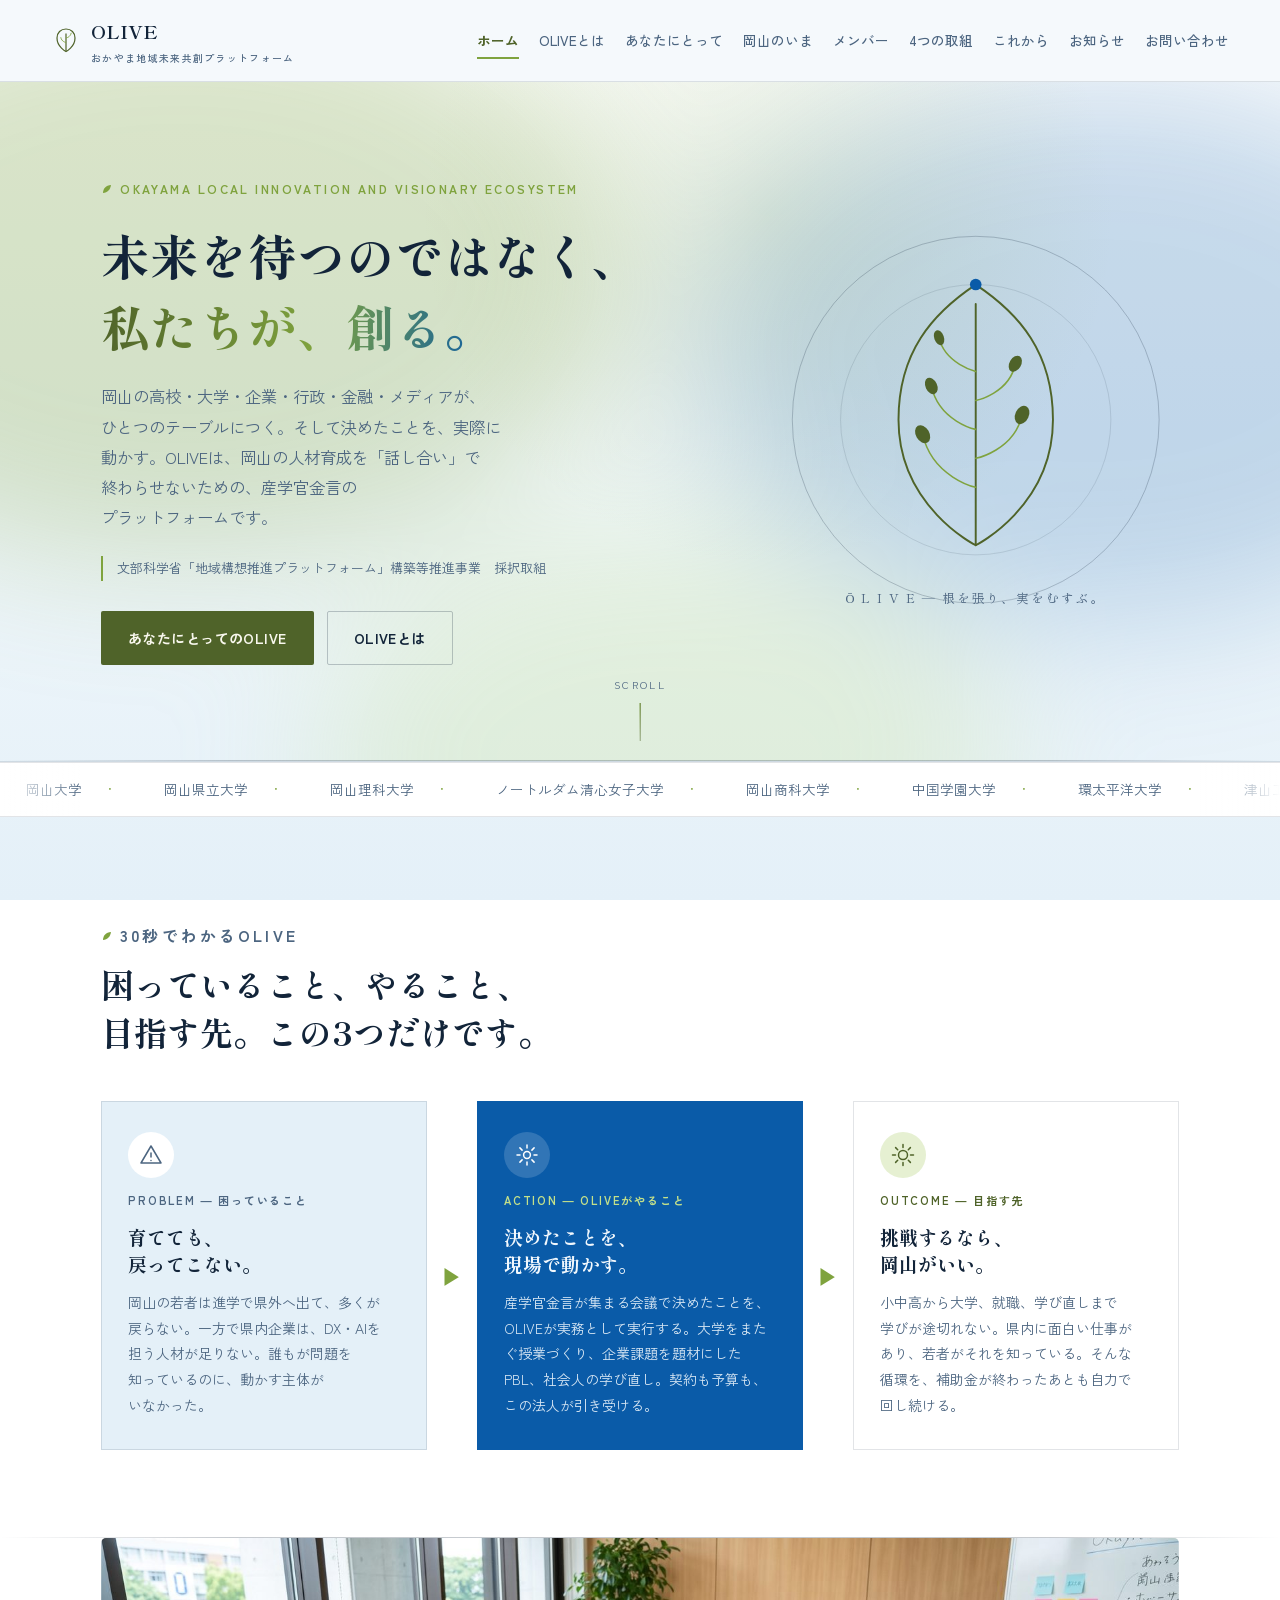
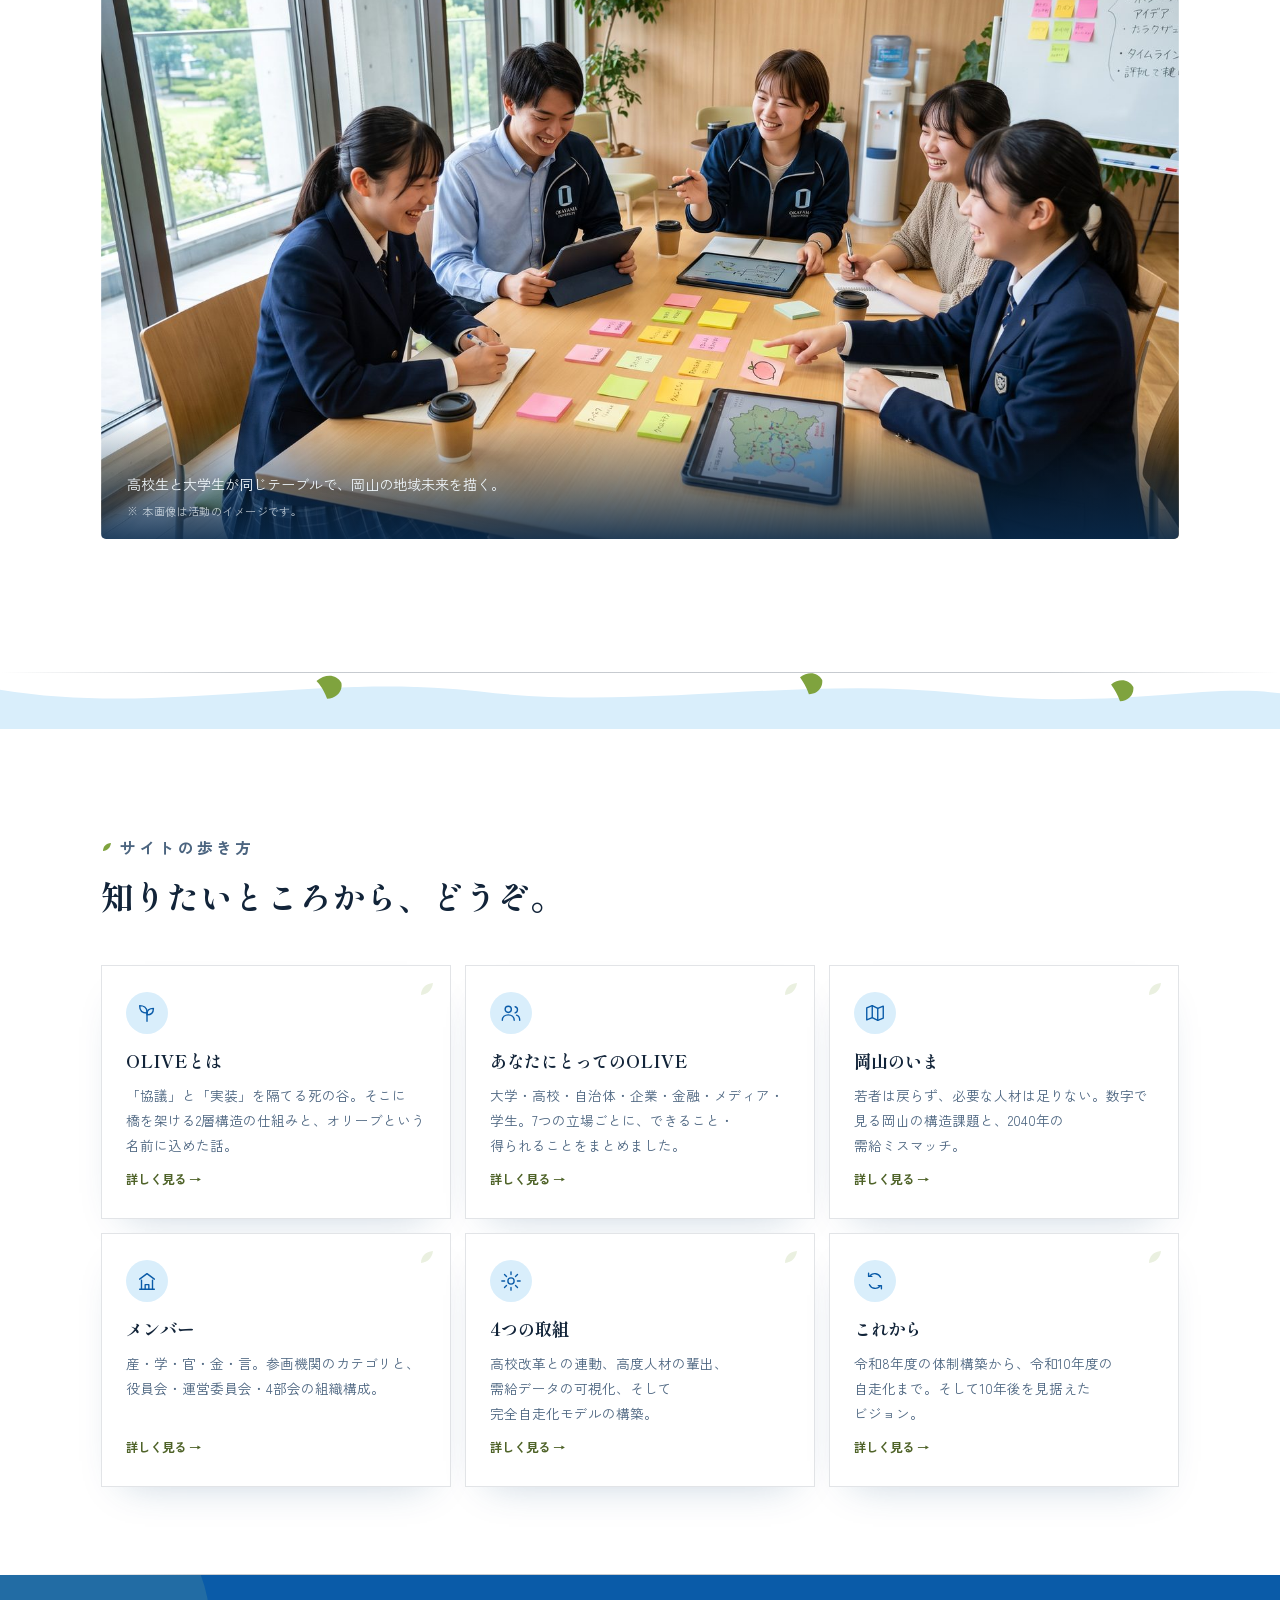
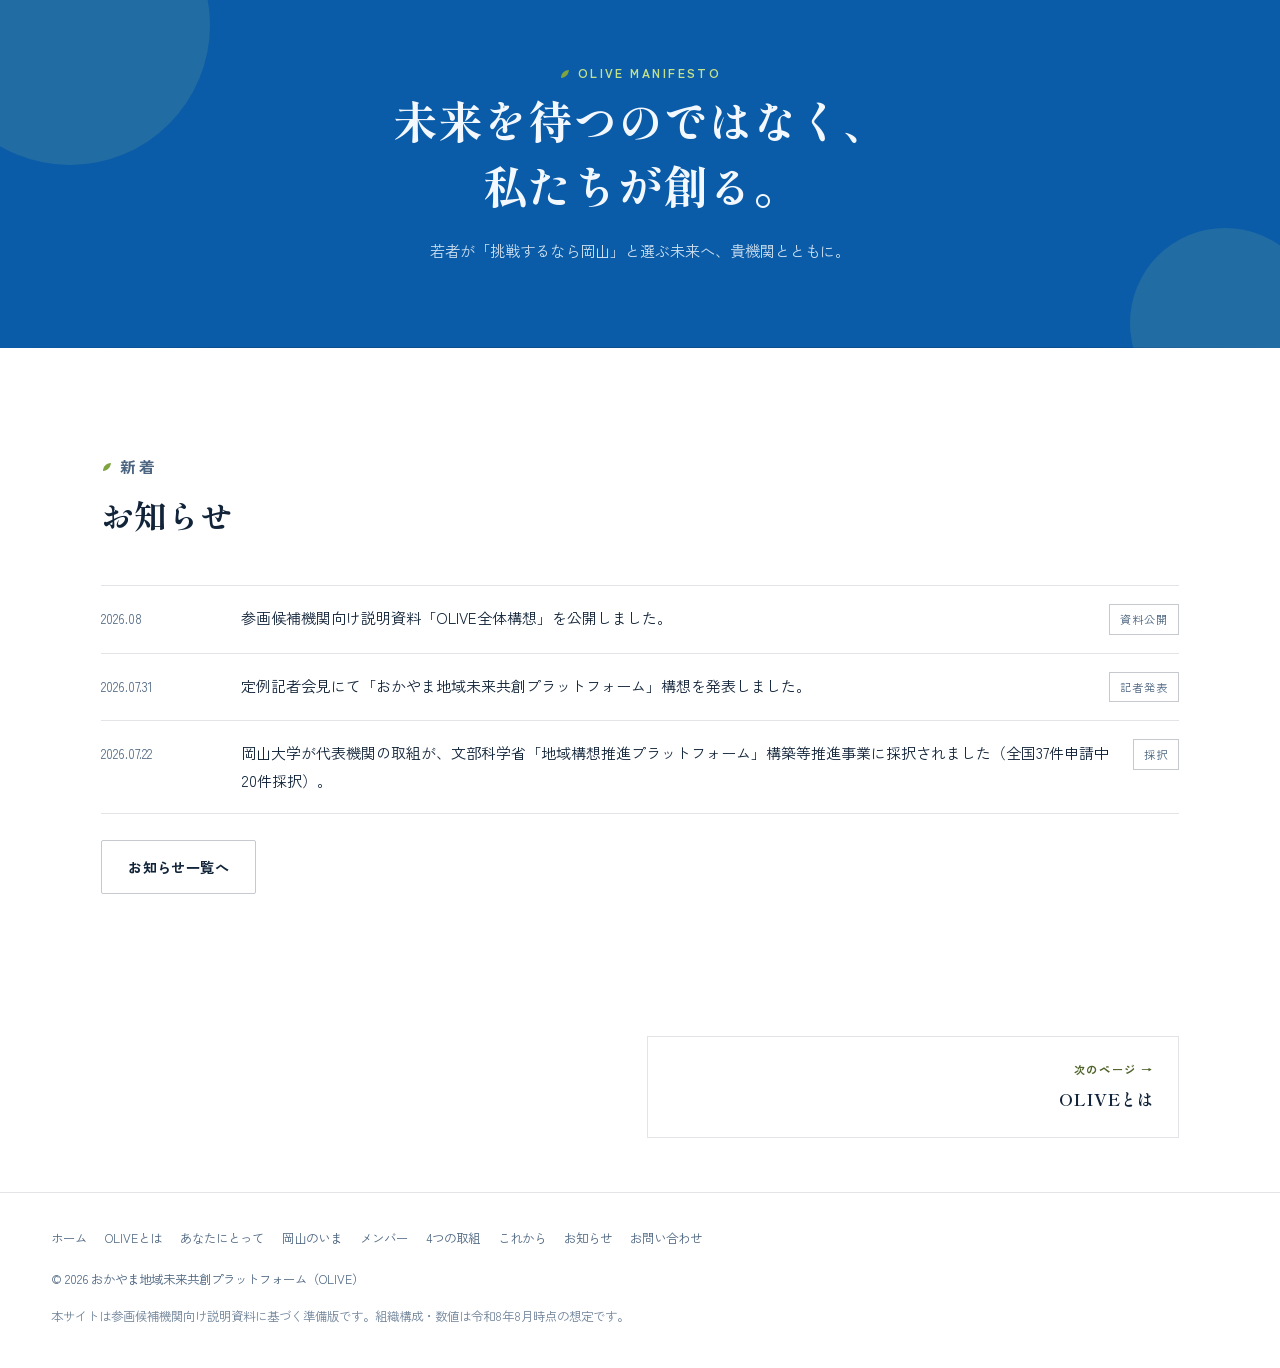
==== index.html @ 31aaec97 "Add files via upload" ====
<!DOCTYPE html>
<html lang="ja" class="no-js">
<head>
<meta charset="UTF-8">
<meta name="viewport" content="width=device-width, initial-scale=1">
<title>ホーム｜OLIVE おかやま地域未来共創プラットフォーム</title>
<meta name="description" content="岡山の高校・大学・企業・行政・金融・メディアが手を組み、人材育成の構想を実行に移す「おかやま地域未来共創プラットフォーム（OLIVE）」の公式サイト。">

<link rel="preconnect" href="https://fonts.googleapis.com">
<link rel="preconnect" href="https://fonts.gstatic.com" crossorigin>
<link href="https://fonts.googleapis.com/css2?family=Shippori+Mincho:wght@500;600;700;800&family=Zen+Kaku+Gothic+New:wght@400;500;700;900&display=swap" rel="stylesheet">
<script>document.documentElement.classList.remove("no-js");</script>
<link rel="icon" href="data:image/svg+xml,%3Csvg xmlns='http://www.w3.org/2000/svg' viewBox='0 0 40 40'%3E%3Cpath d='M20 34C20 34 8 28 8 16C8 9 13 4 20 4C27 4 32 9 32 16C32 28 20 34 20 34Z' fill='none' stroke='%234f6329' stroke-width='2.6'/%3E%3Cpath d='M20 34V10' stroke='%234f6329' stroke-width='2.6'/%3E%3C/svg%3E">
<meta name="theme-color" content="#0a5ba8">
<meta property="og:type" content="website">
<meta property="og:site_name" content="おかやま地域未来共創プラットフォーム（OLIVE）">
<meta property="og:title" content="ホーム｜OLIVE">
<meta property="og:description" content="岡山の高校・大学・企業・行政・金融・メディアが手を組み、人材育成の構想を実行に移す「おかやま地域未来共創プラットフォーム（OLIVE）」の公式サイト。">
<meta property="og:image" content="kodai-workshop.jpg">
<meta name="twitter:card" content="summary_large_image">
<link rel="stylesheet" href="style.css">
</head>
<body>
<a class="skip" href="#main">本文へスキップ</a>
<svg width="0" height="0" style="position:absolute" aria-hidden="true"><defs>
<symbol id="i-academy" viewBox="0 0 24 24"><path d="M3 9l9-5 9 5"/><path d="M4 20h16"/><path d="M6 20V9M10 20V9M14 20V9M18 20V9"/></symbol>
<symbol id="i-seedling" viewBox="0 0 24 24"><path d="M12 21V11"/><path d="M12 11C12 6 8 4 4 4c0 4 2 8 8 8Z"/><path d="M12 13C12 9 15 7 19 7c0 4-2 7-7 7Z"/></symbol>
<symbol id="i-roots" viewBox="0 0 24 24"><path d="M12 2v9"/><path d="M12 11c-3 0-5 3-6 9"/><path d="M12 11c3 0 5 3 6 9"/><path d="M12 11c-1.4 1.5-2 4.5-1.4 9"/><path d="M12 11c1.4 1.5 2 4.5 1.4 9"/></symbol>
<symbol id="i-dove" viewBox="0 0 24 24"><path d="M3 14c4 2.5 8 1.4 10-1.6-3 .2-5-1.6-5-4.6 3 .8 5 2.8 5 5.8 3-.6 5.4-3.4 6-7.4-2.6 3.6-6.4 5-10 5-2 0-4 .8-6 2.8Z"/></symbol>
<symbol id="i-cap" viewBox="0 0 24 24"><path d="M12 4 2 9l10 5 10-5-10-5Z"/><path d="M6 11.5V16c0 1.4 2.8 2.6 6 2.6s6-1.2 6-2.6v-4.5"/><path d="M21 9v5.5"/></symbol>
<symbol id="i-university" viewBox="0 0 24 24"><path d="M4 10l8-6 8 6"/><path d="M4 21h16"/><path d="M6 21V11M18 21V11M10 21v-5h4v5"/></symbol>
<symbol id="i-gov" viewBox="0 0 24 24"><path d="M4 10l8-6 8 6"/><path d="M4 21h16"/><path d="M6 21V11M10 21V11M14 21V11M18 21V11"/><path d="M12 4V1M12 1l3 1-3 1"/></symbol>
<symbol id="i-briefcase" viewBox="0 0 24 24"><rect x="3" y="8" width="18" height="12" rx="1.6"/><path d="M8 8V6a2 2 0 0 1 2-2h4a2 2 0 0 1 2 2v2"/><path d="M3 13.5h18"/></symbol>
<symbol id="i-coins" viewBox="0 0 24 24"><ellipse cx="12" cy="7" rx="7.5" ry="3"/><path d="M4.5 7v10c0 1.7 3.4 3 7.5 3s7.5-1.3 7.5-3V7"/><path d="M4.5 12c0 1.7 3.4 3 7.5 3s7.5-1.3 7.5-3"/></symbol>
<symbol id="i-speech" viewBox="0 0 24 24"><path d="M4 5h16v10H10l-4.5 4v-4H4Z"/><path d="M8 9h8M8 12h5"/></symbol>
<symbol id="i-book" viewBox="0 0 24 24"><path d="M4 5v14l8-3 8 3V5l-8-3-8 3Z"/><path d="M12 2v17"/></symbol>
<symbol id="i-cycle" viewBox="0 0 24 24"><path d="M18 8a7 7 0 0 0-11.3-2"/><path d="M6 16a7 7 0 0 0 11.3 2"/><path d="M5 3.5V7h3.5"/><path d="M19 20.5V17h-3.5"/></symbol>
<symbol id="i-alert" viewBox="0 0 24 24"><path d="M12 3 2 20h20L12 3Z"/><path d="M12 10v4M12 17.5v.01"/></symbol>
<symbol id="i-gear" viewBox="0 0 24 24"><circle cx="12" cy="12" r="3.4"/><path d="M12 2v3M12 19v3M2 12h3M19 12h3M4.9 4.9l2.2 2.2M16.9 16.9l2.2 2.2M19.1 4.9l-2.2 2.2M7.1 16.9l-2.2 2.2"/></symbol>
<symbol id="i-sun" viewBox="0 0 24 24"><circle cx="12" cy="12" r="4.5"/><path d="M12 1.5v3M12 19.5v3M1.5 12h3M19.5 12h3M4.6 4.6l2.1 2.1M17.3 17.3l2.1 2.1M19.4 4.6l-2.1 2.1M6.7 17.3l-2.1 2.1"/></symbol>
<symbol id="i-users" viewBox="0 0 24 24"><circle cx="9" cy="8" r="3.4"/><path d="M2.5 20c0-3.6 2.9-6 6.5-6s6.5 2.4 6.5 6"/><path d="M16.5 5.2a3.4 3.4 0 0 1 0 6.6"/><path d="M18 14.4c2.1.7 3.5 2.6 3.5 5.6"/></symbol>
<symbol id="i-check" viewBox="0 0 24 24"><path d="M4 12.5 9.5 18 20 6.5"/></symbol>
<symbol id="i-map" viewBox="0 0 24 24"><path d="M9 4 3 6.5v13L9 17l6 3 6-2.5v-13L15 7 9 4Z"/><path d="M9 4v13M15 7v13"/></symbol>
</defs></svg>
<div id="scrollProgress"></div>
<header class="site">
  <div class="nav-row">
    <a class="brand" href="index.html">
      <svg class="brand-mark" viewBox="0 0 40 40" fill="none" aria-hidden="true">
        <path d="M20 34C20 34 8 28 8 16C8 9 13 4 20 4C27 4 32 9 32 16C32 28 20 34 20 34Z" stroke="currentColor" stroke-width="1.6" style="color:var(--olive-deep)"/>
        <path d="M20 34V10" stroke="currentColor" stroke-width="1.6" style="color:var(--olive-deep)"/>
        <path d="M20 22C20 22 14 21 13 15" stroke="currentColor" stroke-width="1.2" style="color:var(--olive)"/>
        <path d="M20 16C20 16 26 15 27 9" stroke="currentColor" stroke-width="1.2" style="color:var(--olive)"/>
      </svg>
      <span class="brand-text">OLIVE<small>おかやま地域未来共創プラットフォーム</small></span>
    </a>
    <nav class="links" id="navLinks">
      <a href="index.html" class="active">ホーム</a>
      <a href="about.html">OLIVEとは</a>
      <a href="stakeholders.html">あなたにとって</a>
      <a href="issue.html">岡山のいま</a>
      <a href="members.html">メンバー</a>
      <a href="initiatives.html">4つの取組</a>
      <a href="roadmap.html">これから</a>
      <a href="news.html">お知らせ</a>
      <a href="contact.html">お問い合わせ</a>
    </nav>
    <button class="nav-toggle-btn" id="navToggleBtn" aria-label="メニューを開く" aria-expanded="false" aria-controls="navLinks">
      <svg viewBox="0 0 24 24" fill="none" stroke="currentColor" stroke-width="2" stroke-linecap="round"><path d="M3 6h18M3 12h18M3 18h18"/></svg>
    </button>
  </div>
</header>
<main id="main">
  <section class="hero" id="heroSection" style="padding-top:clamp(52px,8vw,92px);">
    <div class="hero-aurora" aria-hidden="true"><span></span><span></span><span></span></div>
    <div class="hero-glow" id="heroGlow" aria-hidden="true"></div>
    <div class="leaf-fall" aria-hidden="true"><i></i><i></i><i></i><i></i><i></i></div>
    <div class="wrap hero-grid">
      <div class="page-enter">
        <p class="eyebrow">Okayama Local Innovation and Visionary Ecosystem</p>
        <h1 class="hero-title"><span class="ln"><span>未来を待つのではなく、</span></span><span class="ln"><span><em>私たちが、創る。</em></span></span></h1>
        <p class="hero-lede">岡山の高校・大学・企業・行政・金融・メディアが、ひとつのテーブルにつく。そして決めたことを、実際に動かす。OLIVEは、岡山の人材育成を「話し合い」で終わらせないための、産学官金言のプラットフォームです。</p>
        <p class="hero-formal">文部科学省「地域構想推進プラットフォーム」構築等推進事業　採択取組</p>
        <div class="hero-cta">
          <a class="btn btn-primary" href="stakeholders.html">あなたにとってのOLIVE</a>
          <a class="btn btn-ghost" href="about.html">OLIVEとは</a>
        </div>
      </div>
      <div class="hero-tilt" id="heroTilt">
        <div class="hero-art float-slow" aria-hidden="true"><svg viewBox="0 0 420 420" width="100%" height="100%">
  <circle cx="210" cy="210" r="190" fill="none" stroke="var(--line-strong)" stroke-width="1"/>
  <circle cx="210" cy="210" r="140" fill="none" stroke="var(--line)" stroke-width="1"/>
  <g stroke="var(--olive-deep)" stroke-width="2" fill="none" stroke-linecap="round">
    <path d="M210 340C210 340 130 300 130 210C130 140 165 100 210 70C255 100 290 140 290 210C290 300 210 340 210 340Z"/>
    <path d="M210 340V90"/>
  </g>
  <g stroke="var(--olive)" stroke-width="1.6" fill="none" stroke-linecap="round">
    <path d="M210 280C210 280 165 270 155 225"/><path d="M210 250C210 250 250 242 258 205"/>
    <path d="M210 220C210 220 172 212 164 175"/><path d="M210 190C210 190 245 183 251 152"/>
    <path d="M210 160C210 160 178 152 172 125"/>
  </g>
  <g fill="var(--olive-deep)" class="float-fast">
    <ellipse cx="155" cy="225" rx="7" ry="10" transform="rotate(-30 155 225)"/>
    <ellipse cx="258" cy="205" rx="7" ry="10" transform="rotate(25 258 205)"/>
    <ellipse cx="164" cy="175" rx="6" ry="9" transform="rotate(-25 164 175)"/>
    <ellipse cx="251" cy="152" rx="6" ry="9" transform="rotate(30 251 152)"/>
    <ellipse cx="172" cy="125" rx="5" ry="8" transform="rotate(-20 172 125)"/>
  </g>
  <circle cx="210" cy="70" r="6" fill="var(--navy)"/>
  <text x="210" y="400" text-anchor="middle" font-family="var(--serif)" font-size="13" fill="var(--ink-soft)" letter-spacing="2">Ō L I V E — 根を張り、実をむすぶ。</text>
</svg></div>
      </div>
    </div>
    <div class="scroll-cue" aria-hidden="true"><span>Scroll</span><i></i></div>
  </section>

  <div class="marquee" aria-hidden="true"><div class="marquee-track">
<span>岡山大学</span><span>岡山県立大学</span><span>岡山理科大学</span><span>ノートルダム清心女子大学</span><span>岡山商科大学</span><span>中国学園大学</span><span>環太平洋大学</span><span>津山工業高等専門学校</span><span>岡山県</span><span>岡山市</span><span>倉敷市</span><span>真庭市</span><span>岡山経済同友会</span><span>岡山県商工会議所連合会</span><span>岡山県銀行協会</span><span>山陽新聞社</span><span>テレビせとうち</span><span>大学コンソーシアム岡山</span><span>OI-Start</span>
<span>岡山大学</span><span>岡山県立大学</span><span>岡山理科大学</span><span>ノートルダム清心女子大学</span><span>岡山商科大学</span><span>中国学園大学</span><span>環太平洋大学</span><span>津山工業高等専門学校</span><span>岡山県</span><span>岡山市</span><span>倉敷市</span><span>真庭市</span><span>岡山経済同友会</span><span>岡山県商工会議所連合会</span><span>岡山県銀行協会</span><span>山陽新聞社</span><span>テレビせとうち</span><span>大学コンソーシアム岡山</span><span>OI-Start</span>
</div></div>

  <section id="overview">
    <div class="wrap">
      <div class="section-head reveal">
        <p class="eyebrow">30秒でわかるOLIVE</p>
        <h2>困っていること、やること、目指す先。この3つだけです。</h2>
      </div>
      <div class="steps3 stagger">
        <div class="step3 s-problem">
          <div class="s3-ic"><svg class="ico"><use href="#i-alert"/></svg></div>
          <div class="lbl">Problem ― 困っていること</div>
          <h3>育てても、<br>戻ってこない。</h3>
          <p>岡山の若者は進学で県外へ出て、多くが戻らない。一方で県内企業は、DX・AIを担う人材が足りない。誰もが問題を知っているのに、動かす主体がいなかった。</p>
        </div>
        <div class="step3-arrow" aria-hidden="true">▶</div>
        <div class="step3 s-olive">
          <div class="s3-ic"><svg class="ico"><use href="#i-gear"/></svg></div>
          <div class="lbl">Action ― OLIVEがやること</div>
          <h3>決めたことを、<br>現場で動かす。</h3>
          <p>産学官金言が集まる会議で決めたことを、OLIVEが実務として実行する。大学をまたぐ授業づくり、企業課題を題材にしたPBL、社会人の学び直し。契約も予算も、この法人が引き受ける。</p>
        </div>
        <div class="step3-arrow" aria-hidden="true">▶</div>
        <div class="step3 s-future">
          <div class="s3-ic"><svg class="ico"><use href="#i-sun"/></svg></div>
          <div class="lbl">Outcome ― 目指す先</div>
          <h3>挑戦するなら、<br>岡山がいい。</h3>
          <p>小中高から大学、就職、学び直しまで学びが途切れない。県内に面白い仕事があり、若者がそれを知っている。そんな循環を、補助金が終わったあとも自力で回し続ける。</p>
        </div>
      </div>
    </div>
  </section>

  <section id="photo-kodai" style="padding-top:0; border-bottom:none;">
    <div class="wrap">
      <figure class="photo-band reveal wipe"><img src="kodai-workshop.jpg" alt="高校生と大学生・大学職員が付箋を使って岡山の地域課題を話し合っている様子" loading="lazy" decoding="async" width="1600" height="893"><figcaption>高校生と大学生が同じテーブルで、岡山の地域未来を描く。<span class="cap-note">※ 本画像は活動のイメージです。</span></figcaption></figure>
    </div>
  </section>

  <div class="sea-band" aria-hidden="true"><svg viewBox="0 0 1440 64" preserveAspectRatio="none">
<path d="M0 20 C 180 50, 360 0, 540 22 C 720 44, 900 4, 1080 24 C 1260 44, 1350 12, 1440 24 L1440 64 L0 64 Z" fill="var(--sea-pale)"/>
<g fill="var(--olive)"><path d="M356 10c10-8 22-8 28 2 2 10-6 18-16 18-4-10-8-16-12-20z"/><path d="M900 6c9-7 20-6 25 3 1 9-6 16-15 16-3-9-7-14-10-19z"/><path d="M1250 14c9-7 20-6 25 3 1 9-6 16-15 16-3-9-7-14-10-19z"/></g>
</svg></div>

  <section id="gates">
    <div class="wrap">
      <div class="section-head reveal">
        <p class="eyebrow">サイトの歩き方</p>
        <h2>知りたいところから、どうぞ。</h2>
      </div>
      <div class="gate-grid stagger">
        <a class="gate tilt-card" href="about.html">
          <div class="g-ic"><svg class="ico"><use href="#i-seedling"/></svg></div>
          <h3>OLIVEとは</h3>
          <p>「協議」と「実装」を隔てる死の谷。そこに橋を架ける2層構造の仕組みと、オリーブという名前に込めた話。</p>
          <span class="go">詳しく見る →</span>
        </a>
<a class="gate tilt-card" href="stakeholders.html">
          <div class="g-ic"><svg class="ico"><use href="#i-users"/></svg></div>
          <h3>あなたにとってのOLIVE</h3>
          <p>大学・高校・自治体・企業・金融・メディア・学生。7つの立場ごとに、できること・得られることをまとめました。</p>
          <span class="go">詳しく見る →</span>
        </a>
<a class="gate tilt-card" href="issue.html">
          <div class="g-ic"><svg class="ico"><use href="#i-map"/></svg></div>
          <h3>岡山のいま</h3>
          <p>若者は戻らず、必要な人材は足りない。数字で見る岡山の構造課題と、2040年の需給ミスマッチ。</p>
          <span class="go">詳しく見る →</span>
        </a>
<a class="gate tilt-card" href="members.html">
          <div class="g-ic"><svg class="ico"><use href="#i-university"/></svg></div>
          <h3>メンバー</h3>
          <p>産・学・官・金・言。参画機関のカテゴリと、役員会・運営委員会・4部会の組織構成。</p>
          <span class="go">詳しく見る →</span>
        </a>
<a class="gate tilt-card" href="initiatives.html">
          <div class="g-ic"><svg class="ico"><use href="#i-gear"/></svg></div>
          <h3>4つの取組</h3>
          <p>高校改革との連動、高度人材の輩出、需給データの可視化、そして完全自走化モデルの構築。</p>
          <span class="go">詳しく見る →</span>
        </a>
<a class="gate tilt-card" href="roadmap.html">
          <div class="g-ic"><svg class="ico"><use href="#i-cycle"/></svg></div>
          <h3>これから</h3>
          <p>令和8年度の体制構築から、令和10年度の自走化まで。そして10年後を見据えたビジョン。</p>
          <span class="go">詳しく見る →</span>
        </a>
      </div>
    </div>
  </section>

  <section style="border-bottom:none; padding-top:0; padding-bottom:0;">
    <div class="quote-band">
      <div class="orb float-slow" style="width:280px; height:280px; top:-90px; left:-70px;"></div>
      <div class="orb float-fast" style="width:190px; height:190px; bottom:-70px; right:-40px;"></div>
      <p class="eyebrow" style="color:var(--olive-light); position:relative; z-index:1;">OLIVE Manifesto</p>
      <h2>未来を待つのではなく、<br>私たちが創る。</h2>
      <p class="sub">若者が「挑戦するなら岡山」と選ぶ未来へ、貴機関とともに。</p>
    </div>
  </section>

  <section id="latest">
    <div class="wrap">
      <div class="section-head reveal">
        <p class="eyebrow">新着</p>
        <h2>お知らせ</h2>
      </div>
      <div class="news-list stagger" id="newsList" data-limit="3"></div>
      <noscript><p style="padding:18px 0; color:var(--ink-soft); font-size:.9rem;">お知らせの一覧を表示するにはJavaScriptを有効にしてください。</p></noscript>
      <div style="margin-top:26px;"><a class="btn btn-ghost" href="news.html">お知らせ一覧へ</a></div>
    </div>
  </section>

</main>
<div class="wrap"><div class="pager">
<a class="next" href="about.html"><span class="dir">次のページ →</span><span class="ttl">OLIVEとは</span></a>
</div></div>
<footer>
  <span>© 2026 おかやま地域未来共創プラットフォーム（OLIVE）</span>
  <span class="fnav"><a href="index.html">ホーム</a> <a href="about.html">OLIVEとは</a> <a href="stakeholders.html">あなたにとって</a> <a href="issue.html">岡山のいま</a> <a href="members.html">メンバー</a> <a href="initiatives.html">4つの取組</a> <a href="roadmap.html">これから</a> <a href="news.html">お知らせ</a> <a href="contact.html">お問い合わせ</a></span>
  <span class="f-note">本サイトは参画候補機関向け説明資料に基づく準備版です。組織構成・数値は令和8年8月時点の想定です。</span>
</footer>
<button class="back-to-top" id="backToTop" aria-label="ページ上部へ戻る">↑</button>
<script src="news.js"></script>
<script src="site.js"></script>

</body>
</html>
---- style.css ----
:root{
  --ink:#122439; --ink-soft:#4c6580;
  --paper:#f4f9fc; --paper-raise:#e4f0f8;
  --navy:#0a5ba8; --navy-soft:#3f93c9;
  --sea-pale:#d9eefb; --sea-deep:#082a4d;
  --olive:#7fa33e; --olive-deep:#4f6329; --olive-light:#c3e08a; --olive-pale:#e6f0d2;
  --line:rgba(18,36,57,0.12); --line-strong:rgba(18,36,57,0.24);
  --card:#ffffff;
  --shadow:0 18px 40px -24px rgba(14,67,114,0.28);
  --rock:#d6e5f2; --rock-2:#bed4e7; --rock-line:#a6c1d7; --bark:#7d7159; --bark-2:#584f3e; --bark-3:#94886d;
  --serif:"Shippori Mincho","Hiragino Mincho ProN","Yu Mincho",serif;
  --sans:"Zen Kaku Gothic New","Hiragino Sans","Yu Gothic",sans-serif;
}
@media (prefers-color-scheme: dark){
  :root:not([data-theme="light"]){
    --ink:#e7f0f7; --ink-soft:#a9c1d6;
    --paper:#0a1926; --paper-raise:#102232;
    --navy:#79b3dd; --navy-soft:#4f89ac;
    --sea-pale:#132c40; --sea-deep:#061523;
    --olive:#a9c374; --olive-deep:#c3d998; --olive-light:#7c9a4a; --olive-pale:#1f2a1a;
    --line:rgba(231,240,247,0.14); --line-strong:rgba(231,240,247,0.26);
      --rock:#17293a; --rock-2:#0e1e2c; --rock-line:#2a4459; --bark:#8b7d61; --bark-2:#635a45; --bark-3:#a2957a;
  --card:#0f2130; --shadow:0 18px 44px -22px rgba(0,0,0,0.65);
  }
}
:root[data-theme="dark"]{
  --ink:#e7f0f7; --ink-soft:#a9c1d6;
  --paper:#0a1926; --paper-raise:#102232;
  --navy:#79b3dd; --navy-soft:#4f89ac;
  --sea-pale:#132c40; --sea-deep:#061523;
  --olive:#a9c374; --olive-deep:#c3d998; --olive-light:#7c9a4a; --olive-pale:#1f2a1a;
  --line:rgba(231,240,247,0.14); --line-strong:rgba(231,240,247,0.26);
    --rock:#17293a; --rock-2:#0e1e2c; --rock-line:#2a4459; --bark:#8b7d61; --bark-2:#635a45; --bark-3:#a2957a;
  --card:#0f2130; --shadow:0 18px 44px -22px rgba(0,0,0,0.65);
}

*{box-sizing:border-box;}
html{scroll-behavior:smooth;}
body{
  margin:0;
  background:linear-gradient(180deg,#ffffff 0%,var(--paper) 40%,var(--paper-raise) 100%);
  background-attachment:fixed;
  color:var(--ink); font-family:var(--sans); line-height:1.85;
  -webkit-font-smoothing:antialiased;
}
@media (prefers-color-scheme: dark){
  :root:not([data-theme="light"]) body{ background:linear-gradient(180deg,#0d1f2e 0%,var(--paper) 45%,#071420 100%); background-attachment:fixed; }
}
:root[data-theme="dark"] body{ background:linear-gradient(180deg,#0d1f2e 0%,var(--paper) 45%,#071420 100%); background-attachment:fixed; }

::selection{ background:var(--olive-pale); color:var(--olive-deep); }
a{ color:inherit; }
img,svg{ display:block; max-width:100%; }
p{ margin:0; }
h1,h2,h3,h4{ font-family:var(--serif); font-weight:700; line-height:1.45; margin:0; text-wrap:balance; word-break:auto-phrase; line-break:strict; }
.wrap{ max-width:1180px; margin:0 auto; padding:0 clamp(20px,4vw,56px); }

.eyebrow{
  font-family:var(--sans); font-weight:700; font-size:0.76rem;
  letter-spacing:0.2em; color:var(--olive); text-transform:uppercase;
  display:inline-flex; align-items:center; gap:7px;
}
.eyebrow::before{
  content:""; width:12px; height:12px; flex:none; background:var(--olive);
  -webkit-mask:url("data:image/svg+xml,%3Csvg xmlns='http://www.w3.org/2000/svg' viewBox='0 0 24 24'%3E%3Cpath d='M4 20C4 11 10 5 20 4C19 13 13 19 4 20Z'/%3E%3C/svg%3E") center/contain no-repeat;
  mask:url("data:image/svg+xml,%3Csvg xmlns='http://www.w3.org/2000/svg' viewBox='0 0 24 24'%3E%3Cpath d='M4 20C4 11 10 5 20 4C19 13 13 19 4 20Z'/%3E%3C/svg%3E") center/contain no-repeat;
}
.ico{ width:22px; height:22px; stroke:currentColor; fill:none; stroke-width:1.5; stroke-linecap:round; stroke-linejoin:round; flex:none; }
.art-ico{ stroke:var(--olive-deep); fill:none; stroke-width:1.6; stroke-linecap:round; stroke-linejoin:round; }
.hub-ico{ stroke:var(--navy); fill:none; stroke-width:1.6; stroke-linecap:round; stroke-linejoin:round; }

@keyframes riseIn{ from{opacity:0; transform:translateY(20px);} to{opacity:1; transform:none;} }
@keyframes drawIn{ to{ stroke-dashoffset:0; } }
@keyframes march{ to{ stroke-dashoffset:-24; } }
@keyframes drift{ 0%,100%{transform:translateY(0) rotate(0);} 50%{transform:translateY(-10px) rotate(1.2deg);} }
@keyframes bob{ 0%,100%{transform:translateY(0);} 50%{transform:translateY(-6px);} }
@keyframes scrollX{ from{transform:translateX(0);} to{transform:translateX(-50%);} }
.float-slow{ animation:drift 7s ease-in-out infinite; }
.float-fast{ animation:bob 4.2s ease-in-out infinite; }

.reveal{ opacity:0; transform:translateY(18px); transition:opacity .7s cubic-bezier(.2,.7,.3,1), transform .7s cubic-bezier(.2,.7,.3,1); }
.reveal.in{ opacity:1; transform:none; }
.stagger > *{ opacity:0; transform:translateY(20px); }
.stagger.in > *{ animation:riseIn .65s cubic-bezier(.2,.7,.3,1) forwards; }
.stagger.in > *:nth-child(1){animation-delay:0s}
.stagger.in > *:nth-child(2){animation-delay:.07s}
.stagger.in > *:nth-child(3){animation-delay:.14s}
.stagger.in > *:nth-child(4){animation-delay:.21s}
.stagger.in > *:nth-child(5){animation-delay:.28s}
.stagger.in > *:nth-child(6){animation-delay:.35s}
.stagger.in > *:nth-child(7){animation-delay:.42s}
.stagger.in > *:nth-child(8){animation-delay:.49s}
.draw [pathLength]{ stroke-dasharray:1; stroke-dashoffset:1; }
.draw.in [pathLength]{ animation:drawIn 1.5s cubic-bezier(.4,.1,.2,1) forwards; }
.fade-late{ opacity:0; transition:opacity .8s ease .7s; }
.draw.in .fade-late, .reveal.in .fade-late{ opacity:1; }
.page-enter > *{ opacity:0; animation:riseIn .8s cubic-bezier(.2,.7,.3,1) forwards; }
.page-enter > *:nth-child(1){animation-delay:.05s}
.page-enter > *:nth-child(2){animation-delay:.16s}
.page-enter > *:nth-child(3){animation-delay:.3s}
.page-enter > *:nth-child(4){animation-delay:.42s}
.page-enter > *:nth-child(5){animation-delay:.54s}

@media (prefers-reduced-motion: reduce){
  html{scroll-behavior:auto;}
  *,*::before,*::after{ animation-duration:.001ms !important; animation-delay:0ms !important; transition-duration:.001ms !important; }
  .stagger > *, .page-enter > *{ opacity:1; transform:none; }
  .draw [pathLength]{ stroke-dashoffset:0; }
  .fade-late{ opacity:1; }
}

#scrollProgress{ position:fixed; top:0; left:0; height:3px; width:0%; background:linear-gradient(90deg,var(--olive),var(--navy)); z-index:200; transition:width .08s linear; }

header.site{ position:sticky; top:0; z-index:50; background:color-mix(in srgb,var(--paper) 88%,transparent); backdrop-filter:blur(10px); border-bottom:1px solid var(--line); }
.nav-row{ display:flex; align-items:center; justify-content:space-between; padding:14px clamp(20px,4vw,56px); gap:20px; position:relative; }
.brand{ display:flex; align-items:center; gap:10px; text-decoration:none; }
.brand-mark{ width:30px; height:30px; flex:none; transition:transform .35s ease; }
.brand:hover .brand-mark{ transform:rotate(-8deg) scale(1.08); }
.brand-text{ font-family:var(--serif); font-weight:700; font-size:1.15rem; }
.brand-text small{ display:block; font-family:var(--sans); font-weight:500; font-size:.62rem; letter-spacing:.13em; color:var(--ink-soft); margin-top:1px; }
nav.links{ display:flex; gap:20px; font-size:.85rem; font-weight:500; }
nav.links a{ text-decoration:none; color:var(--ink-soft); position:relative; padding:4px 0; white-space:nowrap; }
nav.links a::after{ content:""; position:absolute; left:0; right:0; bottom:-2px; height:2px; background:var(--olive); transform:scaleX(0); transform-origin:left; transition:transform .28s ease; }
nav.links a:hover{ color:var(--olive-deep); }
nav.links a:hover::after, nav.links a.active::after{ transform:scaleX(1); }
nav.links a.active{ color:var(--olive-deep); font-weight:700; }
a:focus-visible, button:focus-visible{ outline:2px solid var(--olive); outline-offset:3px; }
.nav-toggle-btn{ display:none; background:none; border:none; cursor:pointer; padding:8px; color:var(--ink); }
.nav-toggle-btn svg{ width:22px; height:22px; display:block; }
@media (max-width:1080px){
  nav.links{ display:none; position:absolute; top:100%; left:0; right:0; flex-direction:column; gap:2px; background:var(--card); border-bottom:1px solid var(--line); padding:10px clamp(20px,4vw,56px) 18px; box-shadow:var(--shadow); }
  nav.links.open{ display:flex; }
  nav.links a{ padding:11px 0; border-bottom:1px solid var(--line); }
  nav.links a::after{ display:none; }
  .nav-toggle-btn{ display:inline-flex; }
}
.back-to-top{ position:fixed; right:22px; bottom:22px; z-index:60; width:46px; height:46px; border-radius:50%; background:var(--navy); color:#fff; border:none; cursor:pointer; font-size:1.15rem; line-height:1; box-shadow:var(--shadow); opacity:0; transform:translateY(12px) scale(.9); pointer-events:none; transition:opacity .3s ease, transform .3s ease, background .2s ease; }
.back-to-top.show{ opacity:1; transform:none; pointer-events:auto; }
.back-to-top:hover{ background:var(--olive-deep); }

.hero{ position:relative; padding:clamp(56px,8.5vw,100px) 0 clamp(64px,8vw,96px); overflow:hidden; border-bottom:1px solid var(--line); }
.hero-glow{ position:absolute; inset:0; pointer-events:none; z-index:0; background:radial-gradient(560px circle at var(--mx,60%) var(--my,20%), rgba(127,163,62,.16), transparent 62%); transition:background .15s ease; }
.hero-grid{ display:grid; grid-template-columns:1.2fr .8fr; gap:clamp(30px,5vw,64px); align-items:center; position:relative; z-index:1; }
@media (max-width:900px){ .hero-grid{ grid-template-columns:1fr; } }
.hero h1{ font-size:clamp(1.95rem,4.05vw,3.05rem); margin-top:16px; }
.hero h1 em{ font-style:normal; color:var(--olive-deep); }
.hero-lede{ margin-top:20px; font-size:1.02rem; color:var(--ink-soft); max-width:50ch; }
.hero-formal{ margin-top:24px; font-size:.81rem; color:var(--ink-soft); border-left:2px solid var(--olive); padding-left:14px; line-height:1.9; }
.hero-cta{ display:flex; gap:13px; margin-top:30px; flex-wrap:wrap; }
.hero-tilt{ perspective:1000px; transition:transform .3s ease-out; will-change:transform; }
.hero-art{ position:relative; aspect-ratio:1/1; max-width:520px; margin:0 auto; }
.hero-art svg{ overflow:visible; }

.page-head-band{ position:relative; overflow:hidden; padding:clamp(46px,6.5vw,80px) 0 clamp(34px,4.5vw,52px); border-bottom:1px solid var(--line); background:linear-gradient(180deg, color-mix(in srgb,var(--sea-pale) 55%,transparent), transparent); }
.page-head-band .ph-inner{ max-width:66ch; position:relative; z-index:1; }
.page-head-band h1{ font-size:clamp(1.75rem,3.6vw,2.7rem); margin-top:12px; }
.page-head-band .ph-lede{ margin-top:16px; color:var(--ink-soft); font-size:1rem; }
.ph-deco{ position:absolute; right:-40px; top:-20px; width:min(300px,32vw); opacity:.22; pointer-events:none; }
@media (max-width:760px){ .ph-deco{ display:none; } }

.btn{ display:inline-flex; align-items:center; gap:8px; padding:13px 26px; font-family:var(--sans); font-weight:700; font-size:.88rem; letter-spacing:.03em; text-decoration:none; border-radius:2px; border:1px solid transparent; cursor:pointer; transition:transform .18s ease, background .22s ease, color .22s ease, border-color .22s ease, box-shadow .22s ease; }
.btn-primary{ background:var(--olive-deep); color:#f9f8ee; }
.btn-primary:hover{ background:var(--olive); transform:translateY(-2px); box-shadow:0 14px 26px -14px rgba(79,99,41,.7); }
.btn-ghost{ border-color:var(--line-strong); color:var(--ink); }
.btn-ghost:hover{ border-color:var(--olive-deep); color:var(--olive-deep); transform:translateY(-2px); }

section{ padding:clamp(50px,7vw,88px) 0; border-bottom:1px solid var(--line); }
section:last-of-type{ border-bottom:none; }
.section-head{ max-width:62ch; margin-bottom:clamp(28px,4.2vw,46px); }
.section-head h2{ font-size:clamp(1.45rem,2.9vw,2.05rem); margin-top:10px; }
.section-head p{ margin-top:16px; color:var(--ink-soft); font-size:.98rem; }
.sea-band{ line-height:0; margin-top:-1px; }
.sea-band svg{ display:block; width:100%; height:auto; }
.section-art{ margin:0 auto clamp(26px,4vw,42px); }
.section-art svg{ display:block; width:100%; height:auto; }
.art-wide{ max-width:880px; }
.art-narrow{ max-width:390px; }

.steps3{ display:grid; grid-template-columns:1fr auto 1fr auto 1fr; align-items:stretch; }
@media (max-width:900px){ .steps3{ grid-template-columns:1fr; } }
.step3{ background:var(--card); border:1px solid var(--line); padding:30px 26px; display:flex; flex-direction:column; gap:12px; transition:transform .3s cubic-bezier(.2,.8,.2,1), box-shadow .3s ease; }
.step3:hover{ transform:translateY(-6px); box-shadow:0 22px 44px -22px rgba(10,91,168,.35); }
.step3 .s3-ic{ width:46px; height:46px; border-radius:50%; display:flex; align-items:center; justify-content:center; }
.step3 .s3-ic .ico{ width:24px; height:24px; }
.step3 .lbl{ font-size:.7rem; letter-spacing:.16em; text-transform:uppercase; font-weight:700; }
.step3 h3{ font-size:1.18rem; }
.step3 p{ font-size:.87rem; color:var(--ink-soft); }
.step3.s-problem{ background:var(--paper-raise); }
.step3.s-problem .s3-ic{ background:var(--card); color:var(--ink-soft); }
.step3.s-problem .lbl{ color:var(--ink-soft); }
.step3.s-olive{ background:var(--navy); border-color:var(--navy); }
.step3.s-olive .s3-ic{ background:rgba(255,255,255,.16); color:#fff; }
.step3.s-olive .lbl{ color:var(--olive-light); }
.step3.s-olive h3{ color:#f2f8fd; }
.step3.s-olive p{ color:#d8e7f4; }
.step3.s-future .s3-ic{ background:var(--olive-pale); color:var(--olive-deep); }
.step3.s-future .lbl{ color:var(--olive-deep); }
.step3-arrow{ display:flex; align-items:center; justify-content:center; padding:0 14px; color:var(--olive); font-size:1.4rem; }
@media (max-width:900px){ .step3-arrow{ padding:10px 0; transform:rotate(90deg); } }

.gate-grid{ display:grid; grid-template-columns:repeat(3,1fr); gap:14px; }
@media (max-width:900px){ .gate-grid{ grid-template-columns:repeat(2,1fr); } }
@media (max-width:560px){ .gate-grid{ grid-template-columns:1fr; } }
.gate{ display:flex; flex-direction:column; gap:10px; background:var(--card); border:1px solid var(--line); padding:26px 24px; text-decoration:none; box-shadow:var(--shadow); position:relative; overflow:hidden; transition:transform .3s cubic-bezier(.2,.8,.2,1), box-shadow .3s ease; }
.gate::before{ content:""; position:absolute; left:0; top:0; bottom:0; width:3px; background:var(--olive); transform:scaleY(0); transform-origin:top; transition:transform .35s ease; }
.gate:hover{ transform:translateY(-6px); box-shadow:0 24px 44px -22px rgba(10,91,168,.35); }
.gate:hover::before{ transform:scaleY(1); }
.gate .g-ic{ width:42px; height:42px; border-radius:50%; background:var(--sea-pale); color:var(--navy); display:flex; align-items:center; justify-content:center; }
.gate h3{ font-size:1.08rem; margin-top:4px; }
.gate p{ font-size:.85rem; color:var(--ink-soft); flex:1; }
.gate .go{ font-size:.78rem; font-weight:700; color:var(--olive-deep); display:inline-flex; align-items:center; gap:6px; transition:gap .25s ease; }
.gate:hover .go{ gap:12px; }

.tabs-bar{ display:flex; flex-wrap:wrap; gap:8px; margin-bottom:26px; }
.tab-btn{ display:inline-flex; align-items:center; gap:8px; padding:11px 20px; border-radius:999px; cursor:pointer; font-family:var(--sans); font-size:.87rem; font-weight:700; background:var(--card); color:var(--ink-soft); border:1px solid var(--line-strong); transition:all .25s cubic-bezier(.2,.8,.2,1); }
.tab-btn .ico{ width:17px; height:17px; }
.tab-btn:hover{ transform:translateY(-2px); border-color:var(--olive); color:var(--olive-deep); }
.tab-btn[aria-selected="true"]{ background:var(--navy); border-color:var(--navy); color:#fff; box-shadow:0 12px 24px -14px rgba(10,91,168,.8); }
.tab-panel{ display:none; }
.tab-panel.active{ display:block; animation:riseIn .5s cubic-bezier(.2,.7,.3,1) both; }
.panel-card{ background:var(--card); border:1px solid var(--line); border-left:4px solid var(--olive); box-shadow:var(--shadow); padding:clamp(26px,3.6vw,40px); display:grid; grid-template-columns:1fr 1fr; gap:clamp(22px,3vw,40px); }
@media (max-width:800px){ .panel-card{ grid-template-columns:1fr; } }
.panel-card h3{ font-size:1.32rem; }
.panel-card .who{ font-size:.72rem; letter-spacing:.14em; text-transform:uppercase; color:var(--olive-deep); font-weight:700; }
.panel-card .say{ margin-top:14px; font-size:.95rem; color:var(--ink-soft); }
.panel-list{ display:flex; flex-direction:column; gap:14px; margin:0; padding:0; list-style:none; }
.panel-list li{ display:flex; gap:12px; align-items:flex-start; font-size:.9rem; }
.panel-list .chk{ flex:none; width:22px; height:22px; border-radius:50%; margin-top:3px; background:var(--olive-pale); color:var(--olive-deep); display:flex; align-items:center; justify-content:center; }
.panel-list .chk svg{ width:12px; height:12px; stroke:currentColor; fill:none; stroke-width:3; stroke-linecap:round; stroke-linejoin:round; }
.panel-list b{ display:block; color:var(--ink); }
.panel-list span.d{ color:var(--ink-soft); font-size:.85rem; }

.benefit-grid{ display:grid; grid-template-columns:repeat(3,1fr); gap:14px; }
@media (max-width:900px){ .benefit-grid{ grid-template-columns:repeat(2,1fr); } }
@media (max-width:560px){ .benefit-grid{ grid-template-columns:1fr; } }
.benefit{ background:var(--card); border:1px solid var(--line); padding:26px 24px; box-shadow:var(--shadow); position:relative; overflow:hidden; transition:transform .3s cubic-bezier(.2,.8,.2,1), box-shadow .3s ease; }
.benefit::before{ content:""; position:absolute; left:0; top:0; bottom:0; width:3px; background:var(--olive); transform:scaleY(0); transform-origin:top; transition:transform .35s ease; }
.benefit:hover{ transform:translateY(-6px); box-shadow:0 24px 44px -22px rgba(10,91,168,.35); }
.benefit:hover::before{ transform:scaleY(1); }
.benefit .bn{ font-family:var(--serif); font-weight:800; font-size:1.5rem; color:var(--olive-pale); -webkit-text-stroke:1.4px var(--olive); line-height:1; }
.benefit h4{ font-size:1.02rem; margin-top:12px; }
.benefit p{ margin-top:9px; font-size:.85rem; color:var(--ink-soft); }

.marquee{ overflow:hidden; position:relative; padding:14px 0; border-block:1px solid var(--line); background:var(--card); }
.marquee::before,.marquee::after{ content:""; position:absolute; top:0; bottom:0; width:80px; z-index:2; pointer-events:none; }
.marquee::before{ left:0; background:linear-gradient(90deg,var(--card),transparent); }
.marquee::after{ right:0; background:linear-gradient(270deg,var(--card),transparent); }
.marquee-track{ display:flex; width:max-content; animation:scrollX 46s linear infinite; }
.marquee:hover .marquee-track{ animation-play-state:paused; }
.marquee-track span{ padding:0 26px; font-size:.85rem; color:var(--ink-soft); white-space:nowrap; }
.marquee-track span::after{ content:"·"; margin-left:26px; color:var(--olive); }

.trivia-strip{ display:grid; grid-template-columns:repeat(4,1fr); gap:1px; background:var(--line); border:1px solid var(--line); border-radius:4px; overflow:hidden; }
@media (max-width:860px){ .trivia-strip{ grid-template-columns:repeat(2,1fr); } }
@media (max-width:480px){ .trivia-strip{ grid-template-columns:1fr; } }
.trivia-card{ background:var(--card); padding:26px 22px; display:flex; flex-direction:column; gap:10px; transition:background .3s ease; }
.trivia-card:hover{ background:var(--paper-raise); }
.trivia-card .ic{ line-height:1; color:var(--olive-deep); }
.trivia-card .ic .ico{ width:26px; height:26px; }
.trivia-card .tt{ font-family:var(--serif); font-weight:700; font-size:.98rem; }
.trivia-card .tx{ font-size:.82rem; color:var(--ink-soft); }

.quote-band{ background:var(--navy); color:#f2f8fd; padding:clamp(48px,7vw,84px) clamp(20px,4vw,56px); text-align:center; position:relative; overflow:hidden; }
.quote-band h2{ color:#f2f8fd; font-size:clamp(1.7rem,3.8vw,2.8rem); max-width:20ch; margin:0 auto; position:relative; z-index:1; }
.quote-band .sub{ margin-top:18px; font-size:.95rem; opacity:.85; position:relative; z-index:1; }
.quote-band .orb{ position:absolute; border-radius:50%; opacity:.13; background:var(--olive-light); }

.stat-grid{ display:grid; grid-template-columns:repeat(3,1fr); gap:1px; background:var(--line); border:1px solid var(--line); }
@media (max-width:760px){ .stat-grid{ grid-template-columns:1fr; } }
.stat-cell{ background:var(--paper); padding:32px 28px; transition:background .3s ease; }
.stat-cell:hover{ background:var(--card); }
.stat-num{ font-family:var(--serif); font-weight:800; font-size:clamp(2.2rem,4vw,2.8rem); color:var(--navy); font-variant-numeric:tabular-nums; line-height:1.1; }
.stat-num span{ font-size:.45em; font-weight:700; margin-left:2px; }
.stat-label{ margin-top:12px; font-size:.88rem; color:var(--ink-soft); }
.stat-cell:nth-child(2) .stat-num{ color:var(--navy-soft); }
.stat-cell:nth-child(3) .stat-num{ color:var(--olive-deep); }
.qs-grid{ display:grid; grid-template-columns:repeat(4,1fr); gap:14px; }
@media (max-width:900px){ .qs-grid{ grid-template-columns:repeat(2,1fr); } }
@media (max-width:520px){ .qs-grid{ grid-template-columns:1fr; } }
.qs{ padding:24px 20px; background:var(--card); border-left:3px solid var(--olive); box-shadow:var(--shadow); transition:transform .28s ease; }
.qs:hover{ transform:translateY(-5px); }
.qs .yr{ font-size:.7rem; letter-spacing:.1em; color:var(--ink-soft); text-transform:uppercase; }
.qs .val{ font-family:var(--serif); font-weight:800; font-size:1.55rem; color:var(--navy); margin-top:6px; font-variant-numeric:tabular-nums; }
.qs .lbl{ font-size:.82rem; color:var(--ink-soft); margin-top:8px; }
.qs.warm{ border-left-color:var(--navy-soft); }
.qs.warm .val{ color:var(--olive-deep); }

.valley{ display:grid; grid-template-columns:1fr 1.1fr 1fr; border:1px solid var(--line-strong); }
@media (max-width:760px){ .valley{ grid-template-columns:1fr; } }
.valley > div{ padding:30px 26px; }
.valley .discuss{ background:var(--paper-raise); }
.valley .gap{ background:var(--sea-deep); color:#eaf4fb; text-align:center; display:flex; flex-direction:column; justify-content:center; gap:6px; }
.valley .gap small{ letter-spacing:.18em; font-size:.68rem; opacity:.7; text-transform:uppercase; }
.valley .gap strong{ font-family:var(--serif); font-size:1.5rem; }
.valley .impl{ background:var(--sea-pale); }
.valley h4{ font-size:.95rem; margin-bottom:8px; }
.valley p{ font-size:.86rem; color:var(--ink-soft); }
.valley-conclusion{ margin-top:20px; padding:18px 24px; background:var(--navy); color:#f3f6fa; font-size:.92rem; font-weight:500; display:flex; gap:12px; align-items:baseline; }
.valley-conclusion b{ font-family:var(--serif); font-weight:700; flex:none; }
.layers{ display:flex; flex-direction:column; margin-top:38px; }
.layer{ border:1px solid var(--line-strong); padding:26px 30px; display:grid; grid-template-columns:220px 1fr; gap:24px; align-items:center; }
@media (max-width:700px){ .layer{ grid-template-columns:1fr; } }
.layer.upper{ background:var(--navy); color:#f3f6fa; }
.layer.lower{ background:var(--navy-soft); color:#f6f9fb; margin-top:-1px; }
.layer.lower .tag{ color:var(--olive-light); opacity:1; }
.layer .tag{ font-size:.68rem; letter-spacing:.16em; text-transform:uppercase; opacity:.75; }
.layer .name{ font-family:var(--serif); font-weight:700; font-size:1.2rem; margin-top:6px; }
.layer .desc{ font-size:.9rem; opacity:.92; }
.layer-arrow{ text-align:center; font-size:.78rem; color:var(--ink-soft); padding:8px 0; }

.flow-stages{ display:flex; flex-wrap:wrap; }
.flow-stage{ flex:1 1 180px; background:var(--card); border:1px solid var(--line); padding:22px 18px; transition:transform .28s ease, box-shadow .28s ease; }
.flow-stage:hover{ transform:translateY(-5px); box-shadow:var(--shadow); }
.flow-stage .fi{ width:34px; height:34px; border-radius:50%; background:var(--sea-pale); color:var(--navy); display:flex; align-items:center; justify-content:center; margin-bottom:10px; }
.flow-stage .fi .ico{ width:18px; height:18px; }
.flow-stage .n{ font-family:var(--serif); font-weight:800; color:var(--navy); font-size:1.3rem; }
.flow-stage h4{ font-size:.92rem; margin-top:6px; }
.flow-stage p{ font-size:.78rem; color:var(--ink-soft); margin-top:8px; }
.flow-stage .link{ font-size:.7rem; color:var(--olive-deep); margin-top:10px; }
.flow-loop{ text-align:center; margin-top:18px; font-size:.82rem; color:var(--olive-deep); font-weight:700; }

.body-grid{ display:grid; grid-template-columns:repeat(4,1fr); gap:14px; }
@media (max-width:900px){ .body-grid{ grid-template-columns:repeat(2,1fr); } }
@media (max-width:520px){ .body-grid{ grid-template-columns:1fr; } }
.body-card{ background:var(--card); border:1px solid var(--line); padding:22px 20px; box-shadow:var(--shadow); transition:transform .28s cubic-bezier(.2,.8,.2,1), box-shadow .28s ease; }
.body-card:hover{ transform:translateY(-5px); box-shadow:0 22px 38px -20px rgba(10,91,168,.34); }
.body-card .k{ font-size:.68rem; letter-spacing:.14em; color:var(--navy-soft); font-weight:700; text-transform:uppercase; }
.body-card h4{ font-size:1rem; margin-top:8px; }
.body-card p{ margin-top:10px; font-size:.83rem; color:var(--ink-soft); }
.hub-illustration{ max-width:460px; margin:0 auto clamp(34px,5vw,50px); }
.hub-link{ stroke-dasharray:4 8; animation:march 2.6s linear infinite; }
@media (prefers-reduced-motion: reduce){ .hub-link{ animation:none; } }
.committee-band{ margin-top:16px; display:flex; flex-wrap:wrap; gap:10px; }
.pill{ border:1px solid var(--line-strong); padding:8px 16px; font-size:.82rem; border-radius:999px; background:var(--paper-raise); transition:transform .22s ease, border-color .22s ease; }
.pill:hover{ transform:translateY(-2px); border-color:var(--olive); }

.init-list{ display:flex; flex-direction:column; }
.init{ display:grid; grid-template-columns:120px 1fr; gap:26px; padding:28px 0; border-top:1px solid var(--line); transition:transform .28s ease; }
.init:last-child{ border-bottom:1px solid var(--line); }
@media (max-width:700px){ .init{ grid-template-columns:1fr; gap:10px; } }
.init:hover{ transform:translateX(7px); }
.init:hover .init-num{ -webkit-text-stroke:1.5px var(--navy); }
.init-num{ font-family:var(--serif); font-weight:800; font-size:2.4rem; color:var(--olive-pale); -webkit-text-stroke:1.5px var(--olive); line-height:1; transition:all .28s ease; }
.init h3{ font-size:1.12rem; }
.init p{ margin-top:10px; color:var(--ink-soft); font-size:.92rem; max-width:68ch; }
.init .sub{ margin-top:12px; display:flex; flex-wrap:wrap; gap:8px; }
.init .sub span{ font-size:.74rem; padding:5px 12px; border-radius:999px; background:var(--sea-pale); color:var(--navy); border:1px solid var(--line); }

.road-wrap{ position:relative; padding-left:26px; }
.road-rail{ position:absolute; left:0; top:4px; bottom:4px; width:2px; background:var(--line-strong); }
.road-fill{ position:absolute; left:0; top:4px; width:2px; height:0; background:linear-gradient(180deg,var(--olive),var(--navy)); transition:height .15s linear; }
.road{ display:flex; flex-direction:column; gap:44px; }
.road-item{ position:relative; }
.road-item::before{ content:""; position:absolute; left:-32px; top:5px; width:12px; height:12px; border-radius:50%; background:var(--paper); border:2px solid var(--olive-deep); transition:transform .28s ease, background .28s ease; }
.road-item:hover::before{ transform:scale(1.4); background:var(--olive); }
.road-item .yr{ font-family:var(--serif); font-weight:700; font-size:1.3rem; color:var(--olive-deep); }
.road-item .ttl{ font-weight:700; margin-top:2px; font-size:.95rem; color:var(--ink-soft); }
.road-item ul{ margin:14px 0 0; padding-left:1.1em; font-size:.9rem; color:var(--ink-soft); display:flex; flex-direction:column; gap:8px; }
.phase-grid{ display:grid; grid-template-columns:repeat(3,1fr); gap:14px; }
@media (max-width:800px){ .phase-grid{ grid-template-columns:1fr; } }
.phase-card{ background:var(--card); border:1px solid var(--line); border-top:4px solid var(--olive); padding:26px 22px; transition:transform .28s ease; }
.phase-card:hover{ transform:translateY(-6px); }
.phase-card:nth-child(2){ border-top-color:var(--navy-soft); }
.phase-card:nth-child(3){ border-top-color:var(--navy); background:var(--sea-deep); }
.phase-card:nth-child(3) *{ color:#eef5fa !important; }
.phase-card .pn{ font-size:.72rem; letter-spacing:.1em; color:var(--ink-soft); text-transform:uppercase; }
.phase-card .py{ font-family:var(--serif); font-weight:700; font-size:1.05rem; margin-top:4px; }
.phase-card h4{ font-size:1.1rem; margin-top:10px; }
.phase-card p{ font-size:.85rem; color:var(--ink-soft); margin-top:8px; }

.news-list{ display:flex; flex-direction:column; }
.news-item{ display:grid; grid-template-columns:120px 1fr auto; gap:20px; align-items:baseline; padding:18px 0; border-top:1px solid var(--line); text-decoration:none; color:inherit; transition:padding-left .25s ease; }
.news-item:hover{ padding-left:8px; }
.news-item:hover .news-title{ color:var(--olive-deep); }
.news-list > :last-child{ border-bottom:1px solid var(--line); }
@media (max-width:640px){ .news-item{ grid-template-columns:1fr; gap:6px; } .news-item .tag{ order:-1; } }
.news-item .date{ font-size:.82rem; color:var(--ink-soft); font-variant-numeric:tabular-nums; }
.news-title{ font-size:.94rem; transition:color .25s ease; }
.news-item .tag{ font-size:.7rem; letter-spacing:.08em; padding:4px 10px; border:1px solid var(--line-strong); color:var(--ink-soft); white-space:nowrap; height:fit-content; }

.ask-grid{ display:grid; grid-template-columns:repeat(3,1fr); gap:14px; }
@media (max-width:860px){ .ask-grid{ grid-template-columns:1fr; } }
.ask{ background:var(--olive-pale); border:1px solid var(--olive); padding:26px 24px; transition:transform .3s cubic-bezier(.2,.8,.2,1), box-shadow .3s ease; }
.ask:hover{ transform:translateY(-6px); box-shadow:0 22px 40px -22px rgba(79,99,41,.55); }
.ask .an{ width:30px; height:30px; border-radius:50%; background:var(--olive-deep); color:#f7faef; display:flex; align-items:center; justify-content:center; font-weight:700; font-size:.85rem; }
.ask h4{ font-size:1.05rem; margin-top:14px; color:var(--ink); }
.ask p{ margin-top:9px; font-size:.86rem; color:var(--ink-soft); }
.contact-panel{ background:var(--sea-deep); color:#eef5fa; padding:clamp(40px,6vw,64px); display:grid; grid-template-columns:1.2fr 1fr; gap:40px; }
@media (max-width:800px){ .contact-panel{ grid-template-columns:1fr; } }
.contact-panel h2{ color:#eef5fa; font-size:1.6rem; }
.contact-panel .note{ margin-top:16px; font-size:.9rem; opacity:.88; max-width:52ch; }
.contact-facts{ display:flex; flex-direction:column; gap:16px; font-size:.88rem; }
.contact-facts dt{ font-size:.7rem; letter-spacing:.1em; text-transform:uppercase; opacity:.65; }
.contact-facts dd{ margin:4px 0 0; }
.contact-art{ max-width:260px; margin-top:26px; }

.pager{ display:grid; grid-template-columns:1fr 1fr; gap:14px; padding:clamp(34px,5vw,54px) 0; }
@media (max-width:640px){ .pager{ grid-template-columns:1fr; } }
.pager a{ display:flex; flex-direction:column; gap:4px; padding:22px 24px; background:var(--card); border:1px solid var(--line); text-decoration:none; transition:transform .28s ease, border-color .28s ease; }
.pager a:hover{ transform:translateY(-4px); border-color:var(--olive); }
.pager .dir{ font-size:.7rem; letter-spacing:.14em; text-transform:uppercase; color:var(--olive-deep); font-weight:700; }
.pager .ttl{ font-family:var(--serif); font-weight:700; font-size:1.05rem; }
.pager .next{ text-align:right; }
.pager .next:only-child{ grid-column:2; }
@media (max-width:640px){ .pager .next:only-child{ grid-column:1; } .pager .next{ text-align:left; } }

footer{ padding:30px clamp(20px,4vw,56px); display:flex; justify-content:space-between; align-items:center; gap:16px; font-size:.78rem; color:var(--ink-soft); flex-wrap:wrap; border-top:1px solid var(--line); }
footer .fnav{ display:flex; gap:16px; flex-wrap:wrap; }
footer a{ text-decoration:none; }
footer a:hover{ color:var(--olive-deep); }

.photo-band{ margin:0 0 clamp(28px,4vw,46px); position:relative; overflow:hidden; border-radius:5px; box-shadow:var(--shadow); }
.photo-band img{ width:100%; height:auto; display:block; transition:transform 1.3s cubic-bezier(.2,.7,.3,1); }
.photo-band:hover img{ transform:scale(1.035); }
.photo-band figcaption{ position:absolute; left:0; right:0; bottom:0; padding:52px 26px 18px; background:linear-gradient(transparent, rgba(8,42,77,.88)); color:#eef5fa; font-size:.88rem; line-height:1.7; }
.photo-band figcaption .cap-note{ display:block; margin-top:5px; font-size:.7rem; opacity:.72; letter-spacing:.04em; }
@media (prefers-color-scheme: dark){ :root:not([data-theme="light"]) .photo-band img{ filter:brightness(.88); } }
:root[data-theme="dark"] .photo-band img{ filter:brightness(.88); }
@media (prefers-reduced-motion: reduce){ .photo-band:hover img, .photo-split .ps-img:hover img{ transform:none; } }

.photo-plain{ margin:0 auto clamp(28px,4vw,46px); max-width:780px; }
.photo-plain img{ width:100%; height:auto; display:block; border-radius:5px; background:#fff; }
.photo-plain figcaption{ margin-top:12px; font-size:.8rem; color:var(--ink-soft); text-align:center; }

.photo-split{ display:grid; grid-template-columns:1.02fr .98fr; gap:clamp(24px,3.6vw,48px); align-items:center; }
@media (max-width:840px){ .photo-split{ grid-template-columns:1fr; } }
.photo-split .ps-img{ margin:0; overflow:hidden; border-radius:5px; box-shadow:var(--shadow); }
.photo-split .ps-img img{ width:100%; height:auto; display:block; transition:transform 1.3s cubic-bezier(.2,.7,.3,1); }
.photo-split .ps-img:hover img{ transform:scale(1.035); }
.photo-split h3{ font-size:clamp(1.3rem,2.4vw,1.75rem); }
.photo-split p{ margin-top:14px; color:var(--ink-soft); font-size:.95rem; }
.photo-split .ps-note{ margin-top:14px; font-size:.72rem; color:var(--ink-soft); opacity:.8; }

/* ===== hero aurora ===== */
.hero-aurora{ position:absolute; inset:-25%; z-index:0; pointer-events:none; filter:blur(70px); opacity:.5; }
.hero-aurora span{ position:absolute; display:block; border-radius:50%; }
.hero-aurora span:nth-child(1){ width:46%; height:58%; left:3%;  top:6%;    background:rgba(127,163,62,.55); animation:aurA 19s ease-in-out infinite; }
.hero-aurora span:nth-child(2){ width:42%; height:54%; right:5%; top:16%;   background:rgba(10,91,168,.42);  animation:aurB 23s ease-in-out infinite; }
.hero-aurora span:nth-child(3){ width:36%; height:46%; left:33%; bottom:-6%;background:rgba(195,224,138,.5); animation:aurC 27s ease-in-out infinite; }
@keyframes aurA{ 0%,100%{transform:translate(0,0) scale(1)} 50%{transform:translate(8%,6%) scale(1.16)} }
@keyframes aurB{ 0%,100%{transform:translate(0,0) scale(1)} 50%{transform:translate(-7%,9%) scale(1.12)} }
@keyframes aurC{ 0%,100%{transform:translate(0,0) scale(1)} 50%{transform:translate(5%,-8%) scale(1.2)} }
@media (prefers-color-scheme: dark){ :root:not([data-theme="light"]) .hero-aurora{ opacity:.32; } }
:root[data-theme="dark"] .hero-aurora{ opacity:.32; }
@media (prefers-reduced-motion: reduce){ .hero-aurora span{ animation:none; } }

/* ===== primary button shine ===== */
.btn-primary{ position:relative; overflow:hidden; }
.btn-primary > *{ position:relative; z-index:1; }
.btn-primary::after{
  content:""; position:absolute; top:0; left:-130%; width:55%; height:100%;
  background:linear-gradient(100deg, transparent, rgba(255,255,255,.38), transparent);
  transform:skewX(-18deg); transition:left .65s cubic-bezier(.3,.7,.3,1);
}
.btn-primary:hover::after{ left:140%; }

/* ===== clip-path wipe reveal (photos) ===== */
.wipe{ clip-path:inset(0 100% 0 0); transition:clip-path 1.05s cubic-bezier(.5,.05,.2,1); }
.reveal.wipe{ transition:opacity .7s cubic-bezier(.2,.7,.3,1), transform .7s cubic-bezier(.2,.7,.3,1), clip-path 1.05s cubic-bezier(.5,.05,.2,1); }
.wipe.in{ clip-path:inset(0 0 0 0); }
@media (prefers-reduced-motion: reduce){ .wipe{ clip-path:none !important; transition:none; } }

/* ===== 3D tilt cards ===== */
.tilt-card{ transform-style:preserve-3d; will-change:transform; transition:transform .35s cubic-bezier(.2,.8,.2,1), box-shadow .35s ease; }
.tilt-card > *{ transform:translateZ(18px); }
@media (prefers-reduced-motion: reduce){ .tilt-card{ transform:none !important; } }

/* ===== eyebrow leaf pulse ===== */
.eyebrow::before{ transition:transform .5s cubic-bezier(.2,.8,.2,1); }
.section-head:hover .eyebrow::before{ transform:rotate(-18deg) scale(1.18); }

/* ===== page transition ===== */
body{ transition:opacity .26s ease; }
body.leaving{ opacity:0; }

/* ===== skip link ===== */
.skip{ position:absolute; left:-9999px; top:0; z-index:300; background:var(--navy); color:#fff; padding:10px 18px; font-size:.85rem; font-weight:700; text-decoration:none; border-radius:0 0 3px 0; }
.skip:focus{ left:0; }

/* ===== nav underline sweep for brand ===== */
.brand-text{ background-image:linear-gradient(var(--olive), var(--olive)); background-repeat:no-repeat; background-size:0% 2px; background-position:0 100%; transition:background-size .35s ease; }
.brand:hover .brand-text{ background-size:100% 2px; }

/* ===== no-JS safety: never hide content ===== */
.no-js .reveal, .no-js .stagger > *, .no-js .draw [pathLength], .no-js .fade-late, .no-js .page-enter > *{ opacity:1 !important; transform:none !important; }
.no-js .wipe{ clip-path:none !important; }
.no-js .draw [pathLength]{ stroke-dashoffset:0 !important; }

/* ===== hero scroll cue ===== */
.scroll-cue{ position:absolute; left:50%; bottom:20px; transform:translateX(-50%); z-index:2; display:flex; flex-direction:column; align-items:center; gap:8px; color:var(--ink-soft); font-size:.64rem; letter-spacing:.24em; text-transform:uppercase; }
.scroll-cue i{ display:block; width:1px; height:38px; background:linear-gradient(var(--olive), transparent); position:relative; overflow:hidden; }
.scroll-cue i::after{ content:""; position:absolute; inset:0; background:var(--olive-deep); animation:cueRun 2.1s ease-in-out infinite; }
@keyframes cueRun{ 0%{ transform:translateY(-100%);} 60%,100%{ transform:translateY(100%);} }
@media (prefers-reduced-motion: reduce){ .scroll-cue i::after{ animation:none; } }
@media (max-width:900px){ .scroll-cue{ display:none; } }

/* ===== gradient accent on hero emphasis ===== */
.hero h1 em{ background:linear-gradient(96deg, var(--olive-deep) 0%, var(--olive) 55%, var(--navy) 100%); -webkit-background-clip:text; background-clip:text; color:transparent; }

/* ===== section divider as gradient hairline ===== */
section{ border-bottom:none; position:relative; }
section:not(:last-of-type)::after{ content:""; position:absolute; left:0; right:0; bottom:0; height:1px; background:linear-gradient(90deg, transparent, var(--line-strong) 18%, var(--line-strong) 82%, transparent); }

/* ===== gate card leaf corner ===== */
.gate{ position:relative; }
.gate::after{
  content:""; position:absolute; right:14px; top:14px; width:18px; height:18px; opacity:.16;
  background:var(--olive);
  -webkit-mask:url("data:image/svg+xml,%3Csvg xmlns='http://www.w3.org/2000/svg' viewBox='0 0 24 24'%3E%3Cpath d='M4 20C4 11 10 5 20 4C19 13 13 19 4 20Z'/%3E%3C/svg%3E") center/contain no-repeat;
  mask:url("data:image/svg+xml,%3Csvg xmlns='http://www.w3.org/2000/svg' viewBox='0 0 24 24'%3E%3Cpath d='M4 20C4 11 10 5 20 4C19 13 13 19 4 20Z'/%3E%3C/svg%3E") center/contain no-repeat;
  transition:transform .4s cubic-bezier(.2,.8,.2,1), opacity .4s ease;
}
.gate:hover::after{ transform:rotate(-16deg) scale(1.25); opacity:.4; }

/* ===== news item arrow ===== */
.news-item{ position:relative; }
a.news-item .news-title::after{ content:"→"; margin-left:10px; opacity:0; color:var(--olive-deep); transition:opacity .28s ease, margin-left .28s ease; }
a.news-item:hover .news-title::after{ opacity:1; margin-left:16px; }
div.news-item{ cursor:default; }
div.news-item:hover{ padding-left:0; }

/* ===== footer layout ===== */
footer{ display:grid; grid-template-columns:1fr; gap:14px; align-items:start; border-top:1px solid var(--line); padding:34px clamp(20px,4vw,56px) 40px; }
footer .fnav{ display:flex; gap:18px; flex-wrap:wrap; order:-1; padding-bottom:4px; }
footer .fnav a{ color:var(--ink-soft); }
footer .fnav a:hover{ color:var(--olive-deep); }
footer .f-note{ opacity:.8; }

.in-fast{ transition:none !important; }
.in-fast > *{ animation-duration:.001ms !important; animation-delay:0ms !important; }

/* ===== circular ecosystem ===== */
.eco-ring{ max-width:560px; margin:0 auto clamp(26px,4vw,42px); }
.eco-ring svg{ display:block; width:100%; height:auto; overflow:visible; }
.eco-node{ transform-box:fill-box; transform-origin:center; transition:transform .35s cubic-bezier(.2,.8,.2,1); cursor:default; }
.eco-node circle{ transition:stroke .3s ease, fill .3s ease; }
.eco-node:hover, .eco-node.hot{ transform:scale(1.08); }
.eco-node:hover circle, .eco-node.hot circle{ stroke:var(--olive); fill:var(--olive-pale); }
@media (prefers-reduced-motion: reduce){ .eco-node{ transition:none; } }

.eco-grid{ display:grid; grid-template-columns:repeat(auto-fit, minmax(230px,1fr)); gap:14px; }
.eco-card{ background:var(--card); border:1px solid var(--line); border-top:3px solid var(--olive); padding:22px 20px; transition:transform .3s cubic-bezier(.2,.8,.2,1), box-shadow .3s ease; }
.eco-card:hover{ transform:translateY(-5px); box-shadow:var(--shadow); }
.eco-card .n{ font-family:var(--serif); font-weight:800; color:var(--navy); font-size:1.2rem; }
.eco-card h4{ font-size:.96rem; margin-top:4px; }
.eco-card p{ font-size:.8rem; color:var(--ink-soft); margin-top:8px; }
.eco-card .link{ font-size:.7rem; color:var(--olive-deep); margin-top:10px; }
.eco-loop{ text-align:center; margin-top:20px; font-size:.84rem; color:var(--olive-deep); font-weight:700; }

/* 日本語の折り返しを文節単位に */
.hero-lede, .ph-lede, .section-head p, .step3 p, .gate p, .panel-card .say, .benefit p, .trivia-card .tx, .eco-card p, .init p, .ask p{ word-break:auto-phrase; line-break:strict; }

/* ===== bridging branch grows across the chasm ===== */
.bridge-art svg{ overflow:visible; }
.bridge-grow{ transform-box:view-box; transform-origin:200px 160px; transform:scaleX(.04); opacity:.35; transition:transform 1.5s cubic-bezier(.25,.8,.25,1), opacity .9s ease; }
.draw.in .bridge-grow{ transform:scaleX(1); opacity:1; }
@media (prefers-reduced-motion: reduce){ .bridge-grow{ transform:none; opacity:1; transition:none; } }
.no-js .bridge-grow{ transform:none; opacity:1; }

/* ===== hero title: line-by-line mask reveal ===== */
.hero-title .ln{ display:block; overflow:hidden; padding-bottom:.14em; margin-bottom:-.14em; }
.hero-title .ln > span{ display:block; transform:translateY(106%); animation:lineUp 1s cubic-bezier(.2,.85,.25,1) forwards; }
.hero-title .ln:nth-child(1) > span{ animation-delay:.18s; }
.hero-title .ln:nth-child(2) > span{ animation-delay:.32s; }
@keyframes lineUp{ to{ transform:none; } }
@media (prefers-reduced-motion: reduce){ .hero-title .ln > span{ transform:none; animation:none; } }

/* ===== anchor offset under the sticky header ===== */
section, [id]{ scroll-margin-top:86px; }

/* ===== print ===== */
@media print{
  header.site, .back-to-top, #scrollProgress, .marquee, .pager, .scroll-cue, .hero-aurora, .hero-glow{ display:none !important; }
  body{ background:#fff !important; color:#000; }
  .reveal,.stagger>*,.wipe,.fade-late,.page-enter>*{ opacity:1 !important; transform:none !important; clip-path:none !important; }
  section{ page-break-inside:avoid; border:none; }
  a{ text-decoration:none; color:#000; }
}

/* ===== drifting olive leaves in the hero ===== */
.leaf-fall{ position:absolute; inset:0; z-index:1; pointer-events:none; overflow:hidden; }
.leaf-fall i{
  position:absolute; top:-8%; display:block; width:18px; height:7px; border-radius:60% 12% 60% 12%;
  background:var(--olive); opacity:0; transform-origin:center;
  animation:leafDrift linear infinite;
}
.leaf-fall i:nth-child(1){ left:12%; animation-duration:19s; animation-delay:0s;   background:var(--olive-light); }
.leaf-fall i:nth-child(2){ left:31%; animation-duration:24s; animation-delay:-6s;  width:14px; height:6px; }
.leaf-fall i:nth-child(3){ left:54%; animation-duration:21s; animation-delay:-12s; background:var(--olive-deep); }
.leaf-fall i:nth-child(4){ left:73%; animation-duration:27s; animation-delay:-3s;  width:16px; height:6px; background:var(--olive-light); }
.leaf-fall i:nth-child(5){ left:88%; animation-duration:23s; animation-delay:-16s; width:13px; height:5px; }
@keyframes leafDrift{
  0%   { opacity:0;   transform:translate3d(0,0,0) rotate(0deg); }
  8%   { opacity:.5; }
  50%  { transform:translate3d(-46px,52vh,0) rotate(220deg); }
  85%  { opacity:.42; }
  100% { opacity:0;   transform:translate3d(28px,108vh,0) rotate(430deg); }
}
@media (prefers-reduced-motion: reduce){ .leaf-fall{ display:none; } }
@media (max-width:760px){ .leaf-fall i:nth-child(n+4){ display:none; } }

/* ===== 記事ページ ===== */
.article-head{ max-width:74ch; margin:0 auto; }
.article-meta{ display:flex; gap:14px; align-items:center; flex-wrap:wrap; margin-bottom:14px; }
.article-meta .date{ font-size:.84rem; color:var(--ink-soft); font-variant-numeric:tabular-nums; }
.article-meta .tag{ font-size:.7rem; letter-spacing:.08em; padding:4px 12px; border-radius:999px; background:var(--sea-pale); color:var(--navy); font-weight:700; }
.article-head h1{ font-size:clamp(1.6rem,3.2vw,2.35rem); }

.article-body{ max-width:74ch; margin:clamp(28px,4vw,44px) auto 0; font-size:1rem; line-height:2.05; word-break:auto-phrase; line-break:strict; }
.article-body > * + *{ margin-top:1.25em; }
.article-body h2{ font-size:1.32rem; margin-top:2.4em; padding-bottom:.4em; border-bottom:1px solid var(--line); }
.article-body h3{ font-size:1.12rem; margin-top:2em; color:var(--olive-deep); }
.article-body h4{ font-size:1rem; margin-top:1.8em; }
.article-body p{ color:var(--ink); }
.article-body a{ color:var(--navy); text-underline-offset:3px; }
.article-body a:hover{ color:var(--olive-deep); }
.article-body ul, .article-body ol{ padding-left:1.4em; display:flex; flex-direction:column; gap:.5em; }
.article-body li{ color:var(--ink); }
.article-body img{ width:100%; height:auto; border-radius:4px; box-shadow:var(--shadow); margin-top:1.6em; }
.article-body blockquote{ margin:1.6em 0; padding:16px 22px; border-left:3px solid var(--olive); background:var(--paper-raise); font-size:.94rem; color:var(--ink-soft); }
.article-body blockquote p{ color:inherit; }
.article-body strong{ font-weight:700; }
.article-body table{ width:100%; border-collapse:collapse; font-size:.9rem; }
.article-body th, .article-body td{ border:1px solid var(--line); padding:10px 12px; text-align:left; }
.article-body th{ background:var(--paper-raise); font-weight:700; }
.article-table-wrap{ overflow-x:auto; }
.article-body hr{ border:none; border-top:1px solid var(--line); margin:2.4em 0; }

.article-back{ max-width:74ch; margin:clamp(36px,5vw,56px) auto 0; }

/* ===== 変換ツール ===== */
.conv-wrap{ max-width:960px; margin:0 auto; }
.dropzone{ border:2px dashed var(--line-strong); border-radius:6px; padding:clamp(34px,6vw,64px) 24px; text-align:center; background:var(--card); transition:border-color .25s ease, background .25s ease; cursor:pointer; }
.dropzone:hover, .dropzone.over{ border-color:var(--olive); background:var(--olive-pale); }
.dropzone .dz-ic{ font-size:2rem; }
.dropzone h3{ font-size:1.1rem; margin-top:10px; }
.dropzone p{ font-size:.85rem; color:var(--ink-soft); margin-top:8px; }
.conv-fields{ display:grid; grid-template-columns:170px 170px 1fr; gap:12px; margin-top:22px; }
@media (max-width:700px){ .conv-fields{ grid-template-columns:1fr; } }
.conv-fields label{ display:flex; flex-direction:column; gap:6px; font-size:.76rem; font-weight:700; color:var(--ink-soft); letter-spacing:.06em; }
.conv-fields input{ font-family:var(--sans); font-size:.95rem; padding:11px 13px; border:1px solid var(--line-strong); border-radius:3px; background:var(--card); color:var(--ink); }
.conv-fields input:focus{ outline:2px solid var(--olive); outline-offset:1px; }
.conv-actions{ display:flex; gap:12px; flex-wrap:wrap; margin-top:20px; align-items:center; }
.conv-snippet{ margin-top:26px; }
.conv-snippet pre{ background:var(--sea-deep); color:#dbe9f5; padding:18px 20px; border-radius:4px; overflow-x:auto; font-size:.82rem; line-height:1.7; margin-top:10px; }
.conv-preview{ margin-top:26px; border:1px solid var(--line); border-radius:6px; padding:clamp(20px,3vw,36px); background:var(--card); }
.conv-note{ font-size:.84rem; color:var(--ink-soft); margin-top:8px; }
.conv-msg{ margin-top:14px; font-size:.88rem; padding:12px 16px; border-radius:3px; display:none; }
.conv-msg.err{ display:block; background:#fdeaea; color:#8a2020; border:1px solid #e6b3b3; }
.conv-msg.ok{ display:block; background:var(--olive-pale); color:var(--olive-deep); border:1px solid var(--olive); }
.hidden{ display:none !important; }
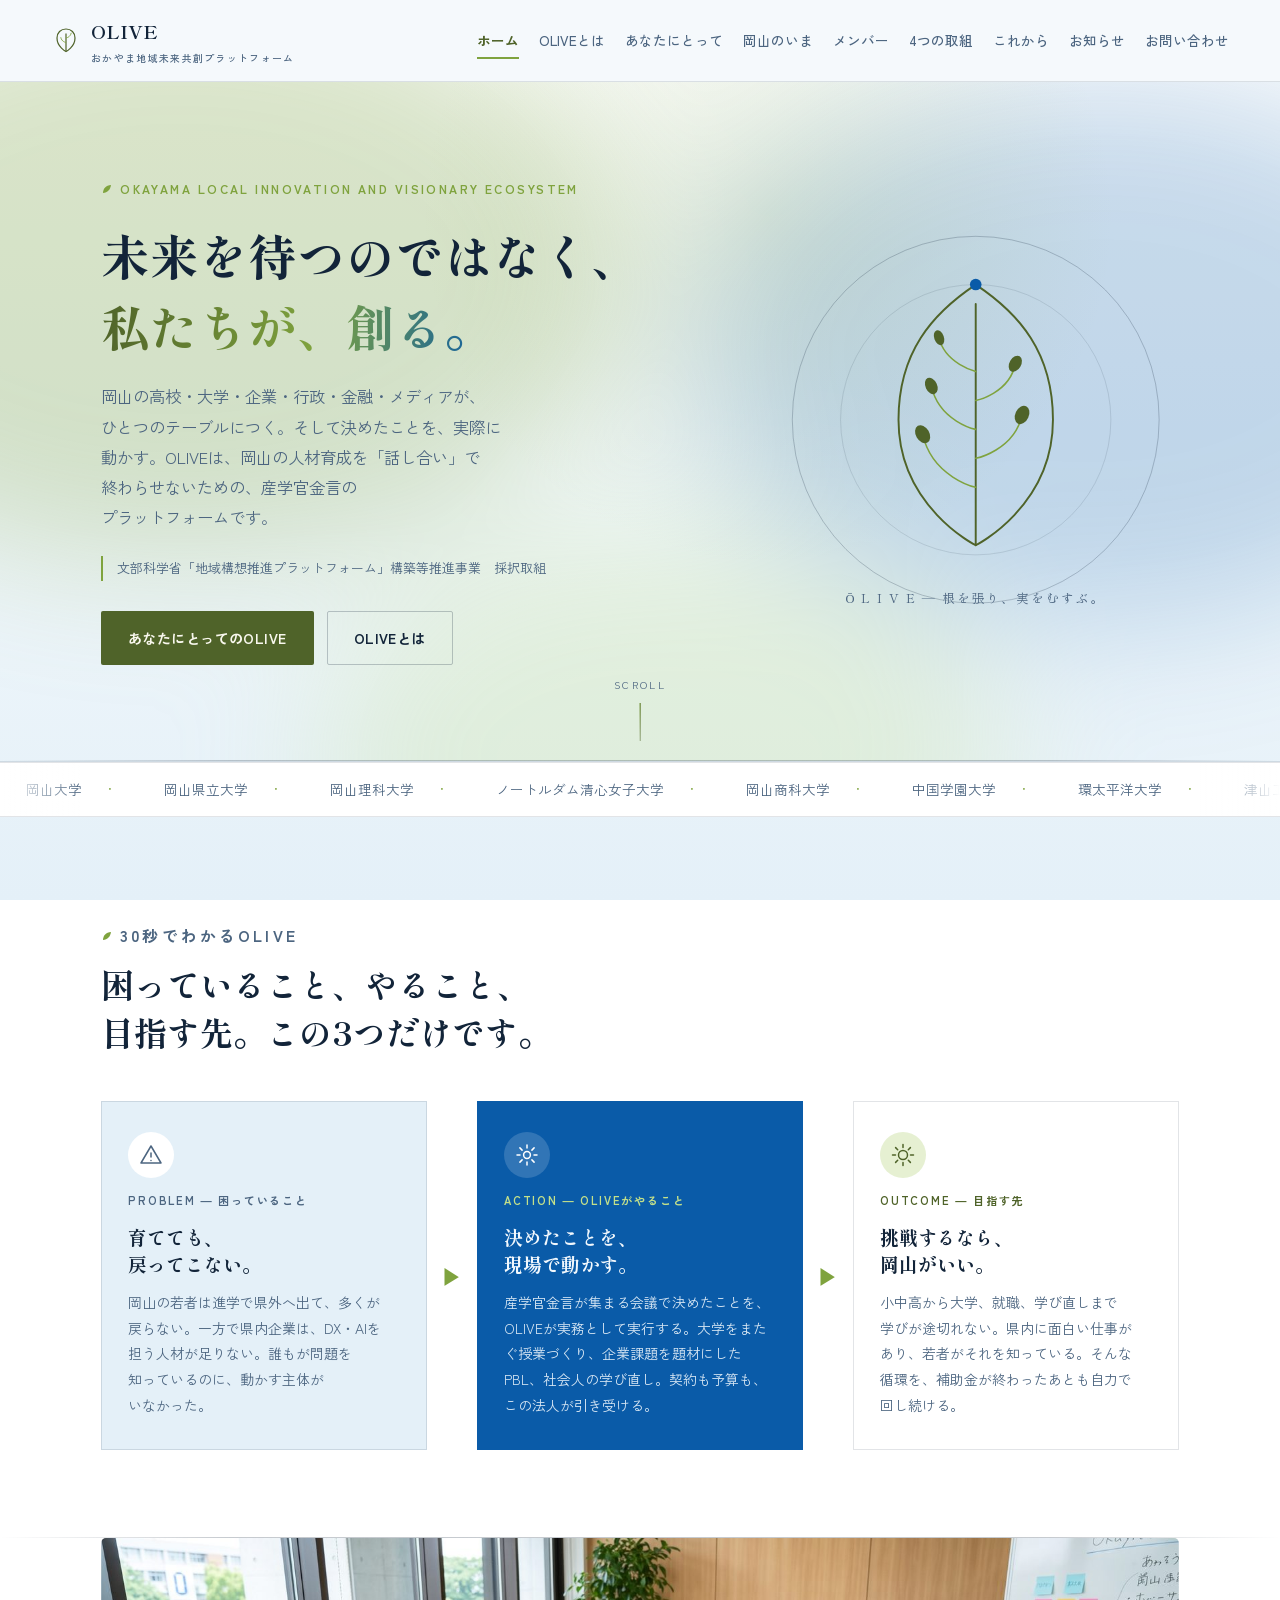
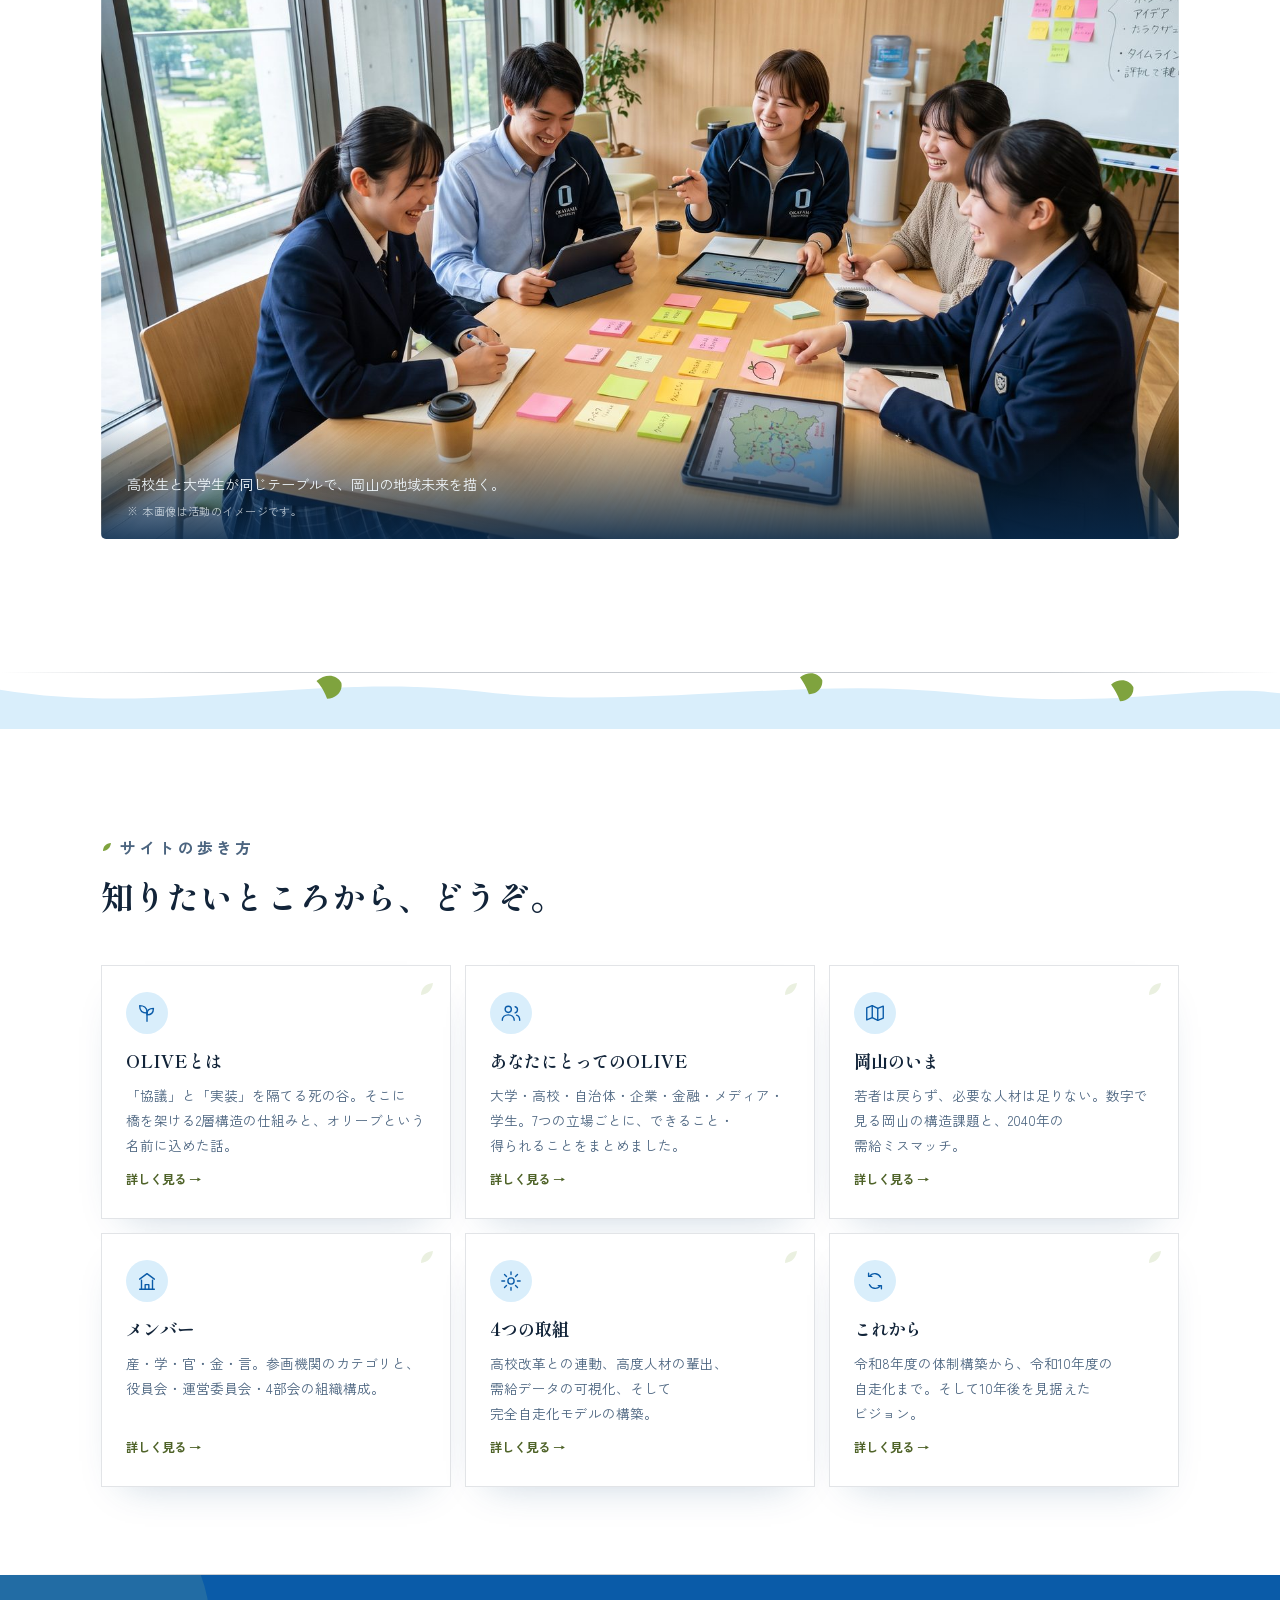
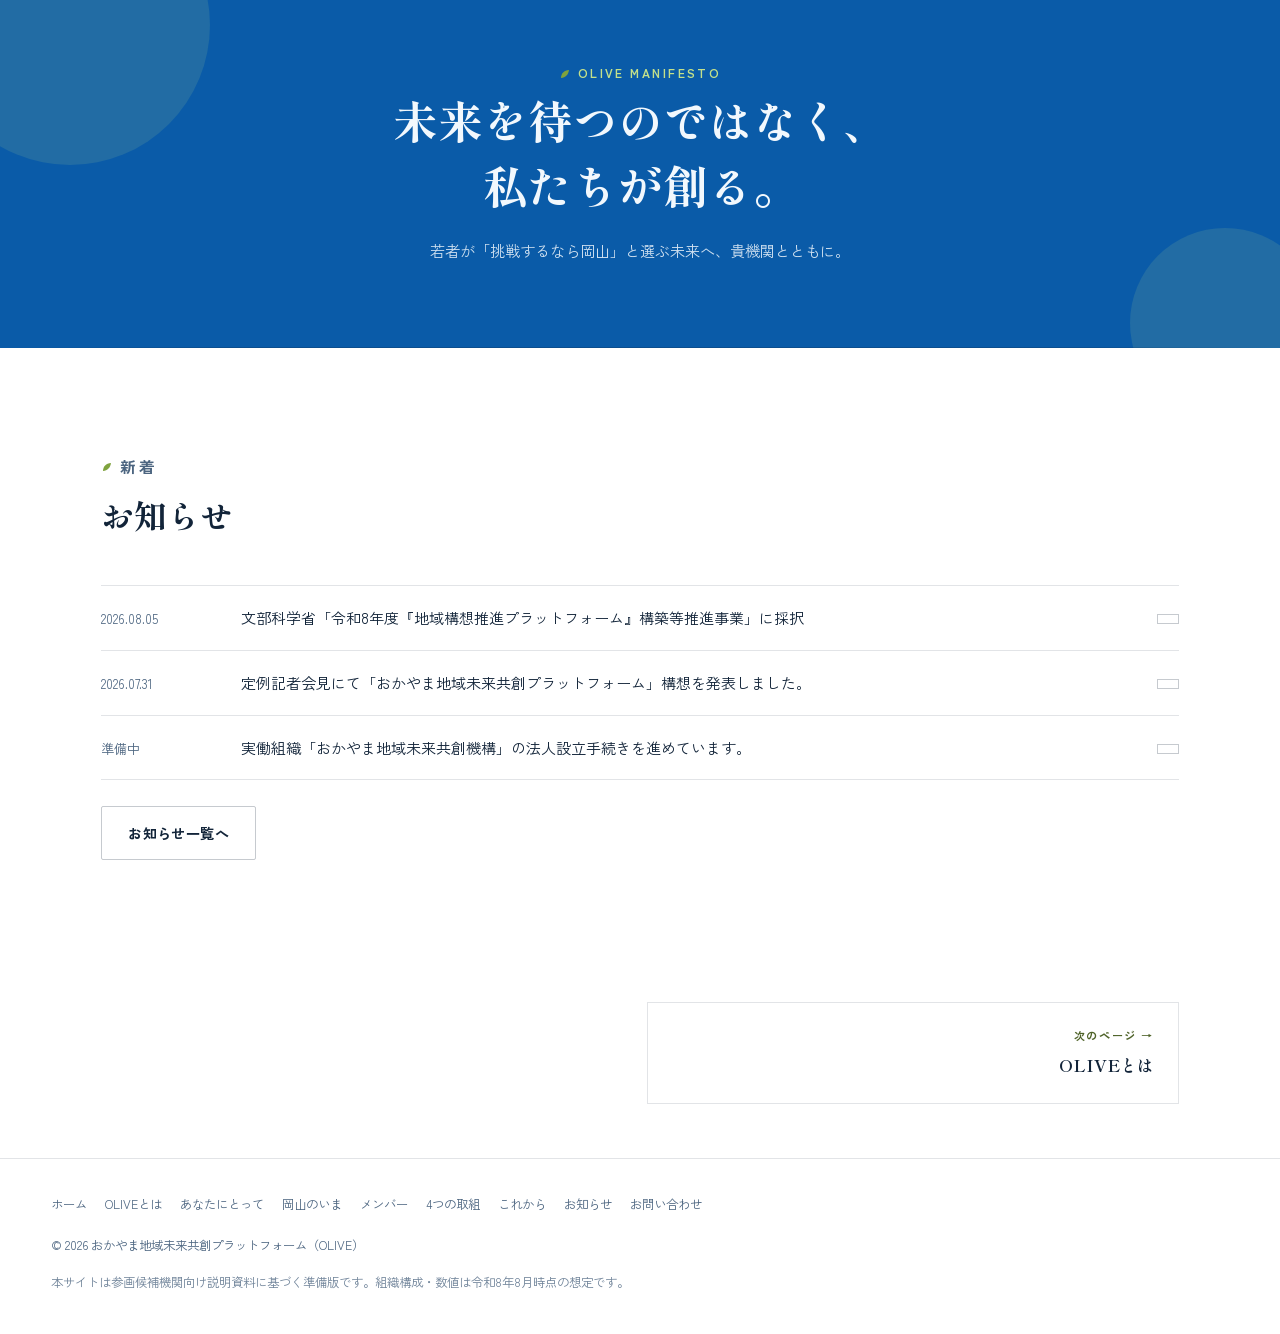
==== commit bf64f71a: "Update index.html" ====
--- a/index.html
+++ b/index.html
@@ -15,7 +15,7 @@
 <meta property="og:type" content="website">
 <meta property="og:site_name" content="おかやま地域未来共創プラットフォーム（OLIVE）">
 <meta property="og:title" content="ホーム｜OLIVE">
-<meta property="og:description" content="岡山の高校・大学・企業・行政・金融・メディアが手を組み、人材育成の構想を実行に移す「おかやま地域未来共創プラットフォーム（OLIVE）」の公式サイト。">
+<meta property="og:description" content="岡山の高校・高専・大学・企業・行政・金融・メディアが手を組み、人材育成の構想を実行に移す「おかやま地域未来共創プラットフォーム（OLIVE）」の公式サイト。">
 <meta property="og:image" content="kodai-workshop.jpg">
 <meta name="twitter:card" content="summary_large_image">
 <link rel="stylesheet" href="style.css">
--- a/style.css
+++ b/style.css
@@ -395,6 +395,8 @@
 .contact-facts dd{ margin:4px 0 0; }
 .contact-art{ max-width:260px; margin-top:26px; }
 
+.contact-form-btn{ display:inline-flex; margin-top:28px; }
+
 .pager{ display:grid; grid-template-columns:1fr 1fr; gap:14px; padding:clamp(34px,5vw,54px) 0; }
 @media (max-width:640px){ .pager{ grid-template-columns:1fr; } }
 .pager a{ display:flex; flex-direction:column; gap:4px; padding:22px 24px; background:var(--card); border:1px solid var(--line); text-decoration:none; transition:transform .28s ease, border-color .28s ease; }
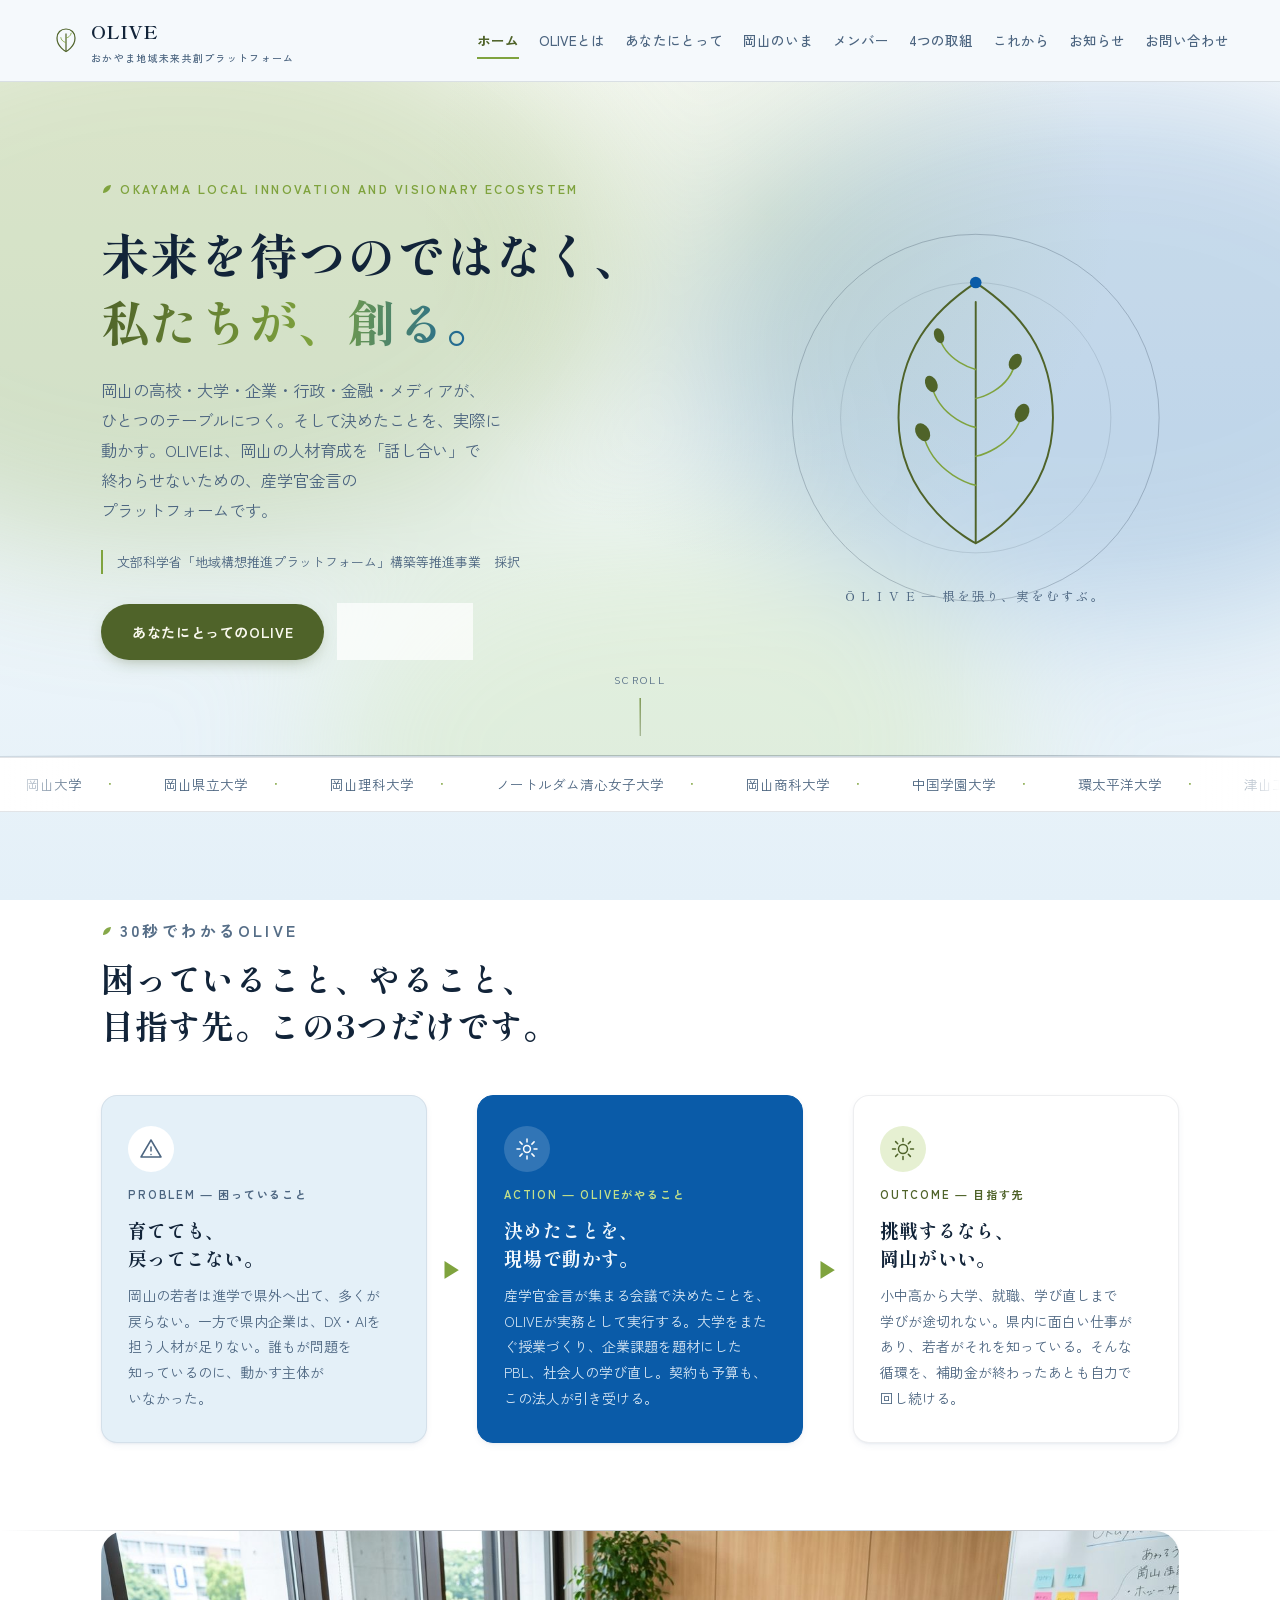
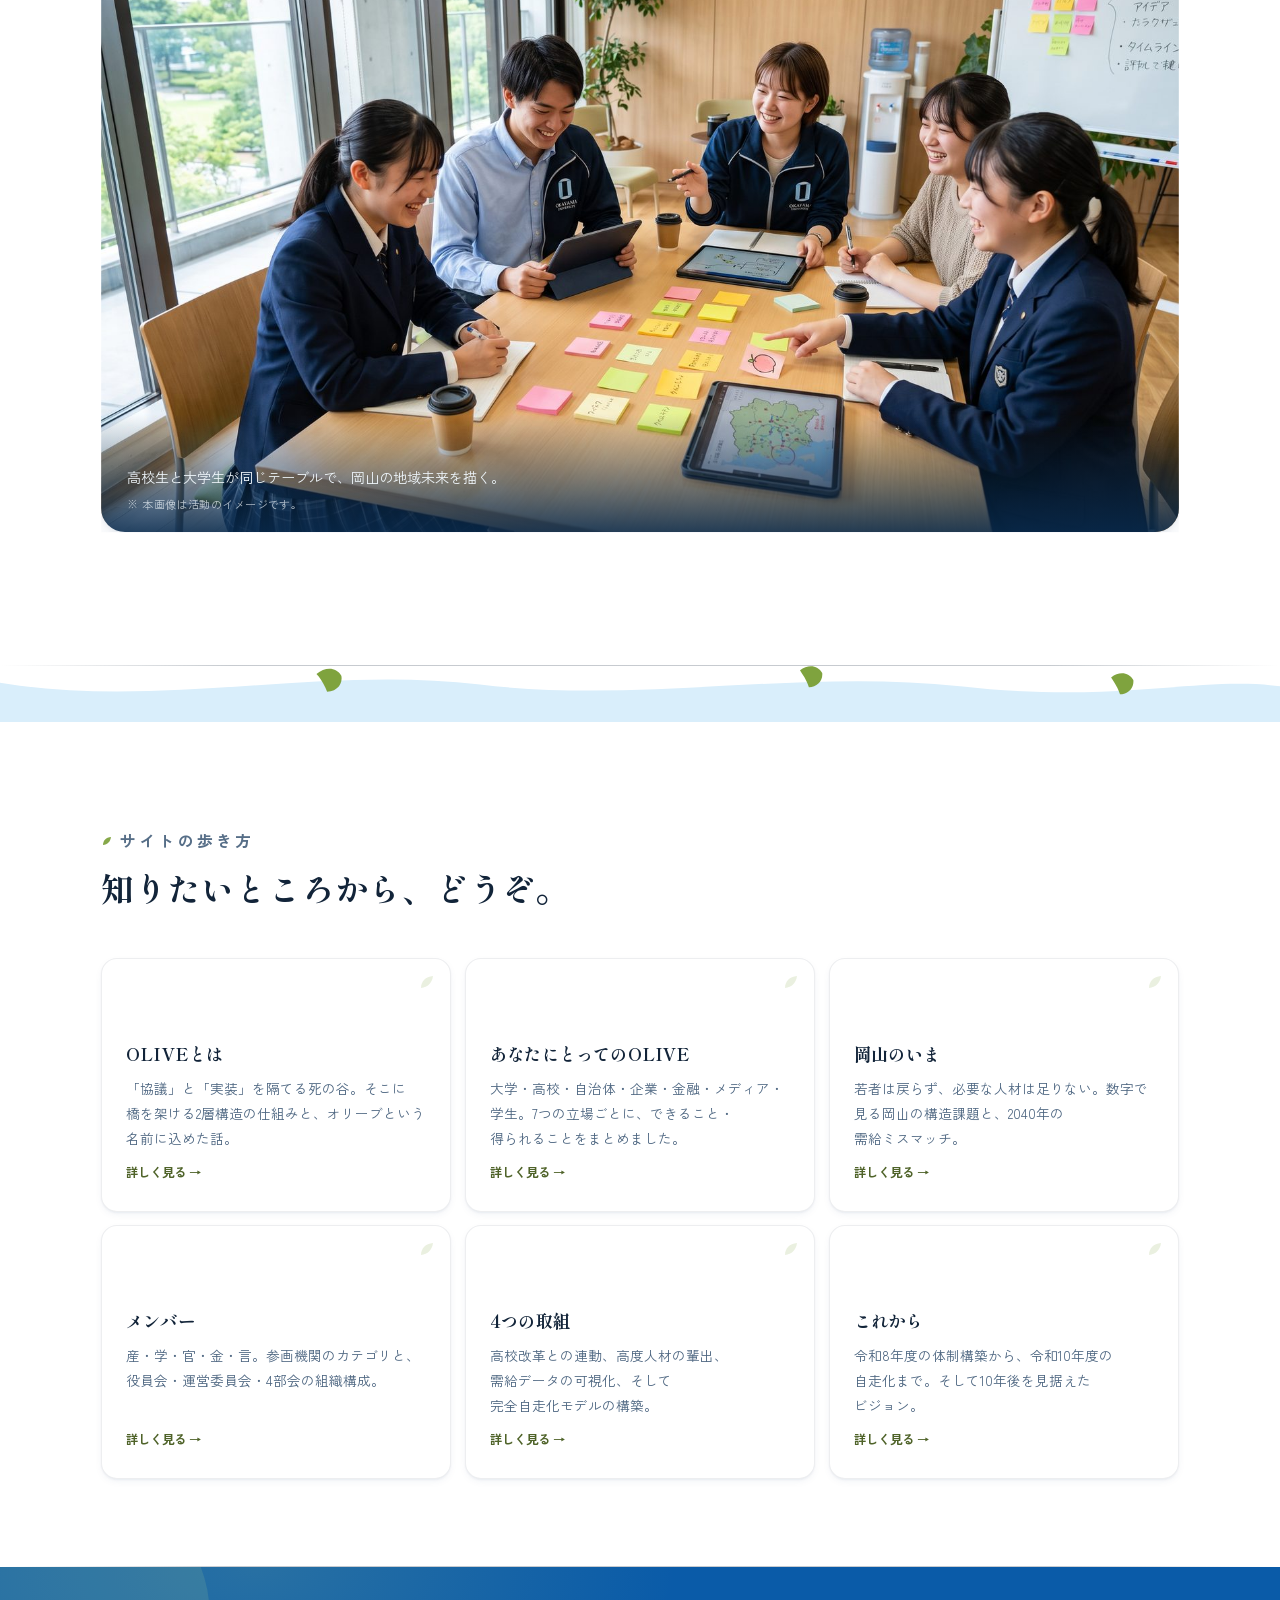
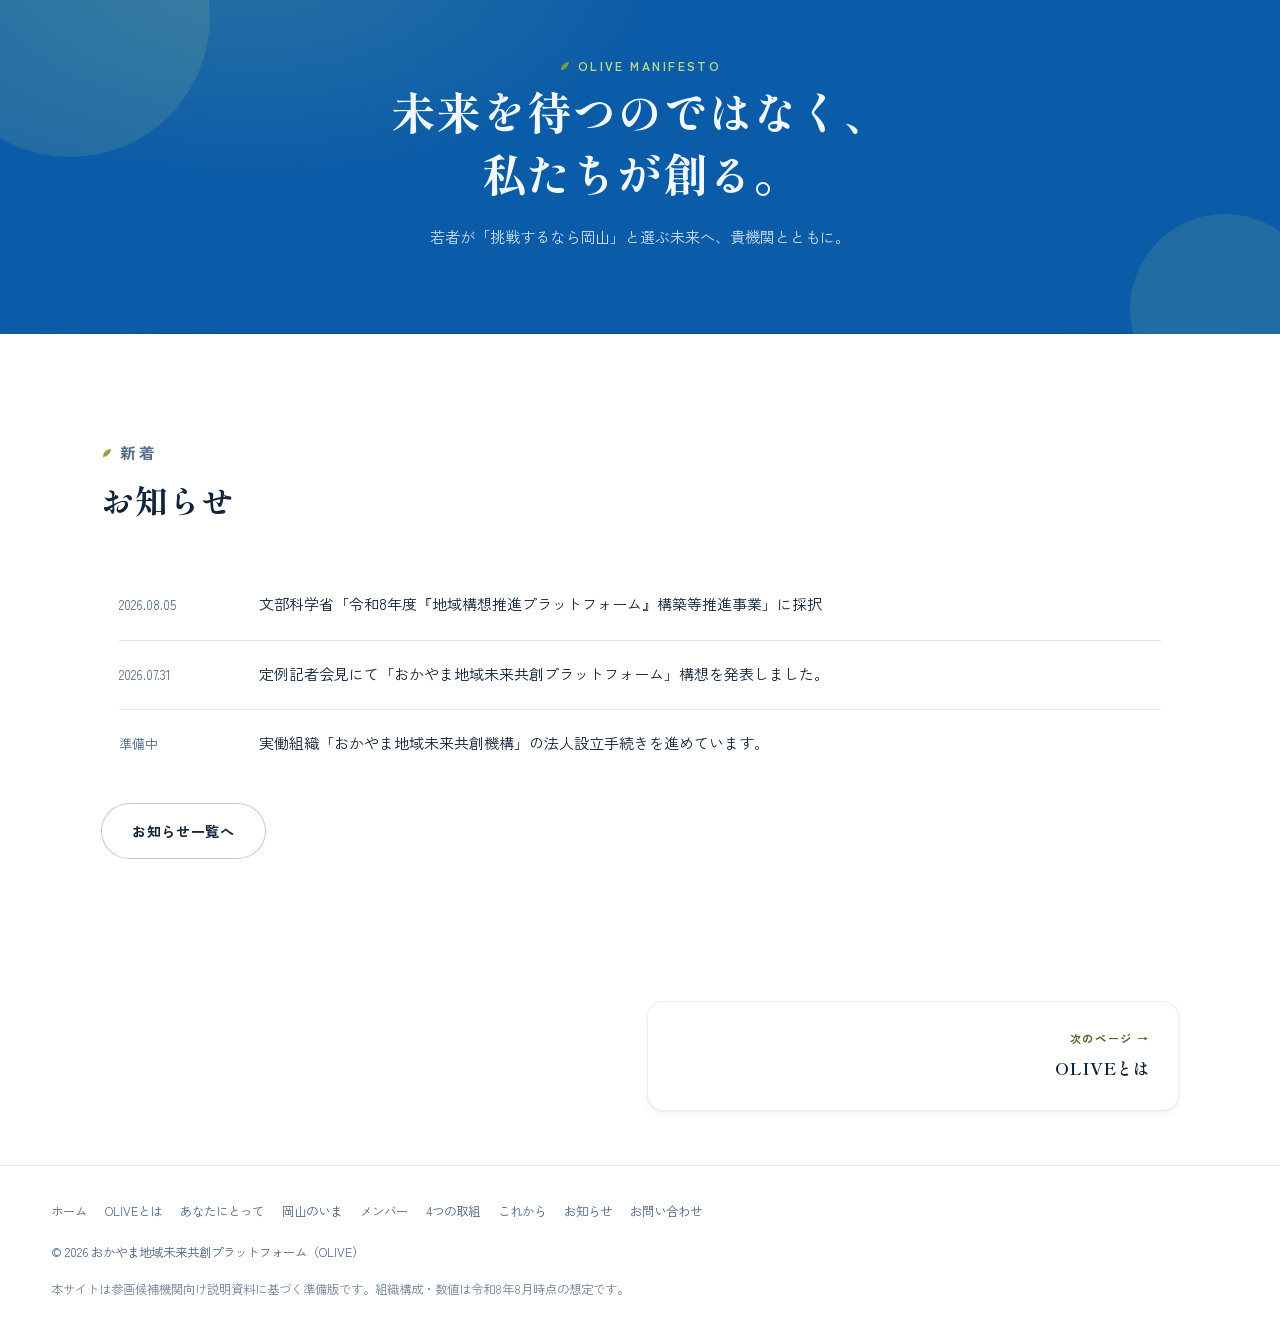
==== commit 932fb8b8: "Update index.html" ====
--- a/index.html
+++ b/index.html
@@ -4,7 +4,7 @@
 <meta charset="UTF-8">
 <meta name="viewport" content="width=device-width, initial-scale=1">
 <title>ホーム｜OLIVE おかやま地域未来共創プラットフォーム</title>
-<meta name="description" content="岡山の高校・大学・企業・行政・金融・メディアが手を組み、人材育成の構想を実行に移す「おかやま地域未来共創プラットフォーム（OLIVE）」の公式サイト。">
+<meta name="description" content="岡山の高校・高専・大学・企業・行政・金融・メディアが手を組み、人材育成の構想を実行に移す「おかやま地域未来共創プラットフォーム（OLIVE）」の公式サイト。">
 
 <link rel="preconnect" href="https://fonts.googleapis.com">
 <link rel="preconnect" href="https://fonts.gstatic.com" crossorigin>
@@ -80,7 +80,7 @@
         <p class="eyebrow">Okayama Local Innovation and Visionary Ecosystem</p>
         <h1 class="hero-title"><span class="ln"><span>未来を待つのではなく、</span></span><span class="ln"><span><em>私たちが、創る。</em></span></span></h1>
         <p class="hero-lede">岡山の高校・大学・企業・行政・金融・メディアが、ひとつのテーブルにつく。そして決めたことを、実際に動かす。OLIVEは、岡山の人材育成を「話し合い」で終わらせないための、産学官金言のプラットフォームです。</p>
-        <p class="hero-formal">文部科学省「地域構想推進プラットフォーム」構築等推進事業　採択取組</p>
+        <p class="hero-formal">文部科学省「地域構想推進プラットフォーム」構築等推進事業　採択</p>
         <div class="hero-cta">
           <a class="btn btn-primary" href="stakeholders.html">あなたにとってのOLIVE</a>
           <a class="btn btn-ghost" href="about.html">OLIVEとは</a>
--- a/style.css
+++ b/style.css
@@ -652,3 +652,170 @@
 .conv-msg.err{ display:block; background:#fdeaea; color:#8a2020; border:1px solid #e6b3b3; }
 .conv-msg.ok{ display:block; background:var(--olive-pale); color:var(--olive-deep); border:1px solid var(--olive); }
 .hidden{ display:none !important; }
+
+
+/* ============================================================
+   DESIGN REFINEMENT LAYER
+   （デザイン調整のみ。文章・内容は一切変更していません）
+   ============================================================ */
+
+/* ---- 1. 角丸と奥行きのトークン ---- */
+:root{
+  --r-xs:8px; --r-sm:12px; --r-md:16px; --r-lg:24px; --r-pill:999px;
+  --e1:0 1px 2px rgba(14,67,114,.05), 0 3px 10px -3px rgba(14,67,114,.10);
+  --e2:0 2px 5px rgba(14,67,114,.06), 0 16px 34px -14px rgba(14,67,114,.20);
+  --e3:0 5px 12px rgba(14,67,114,.08), 0 34px 64px -26px rgba(14,67,114,.34);
+  --edge:color-mix(in srgb, var(--line) 62%, transparent);
+}
+@media (prefers-color-scheme: dark){ :root:not([data-theme="light"]){
+  --e1:0 1px 2px rgba(0,0,0,.34), 0 3px 12px -3px rgba(0,0,0,.46);
+  --e2:0 2px 6px rgba(0,0,0,.40), 0 18px 38px -14px rgba(0,0,0,.62);
+  --e3:0 6px 14px rgba(0,0,0,.46), 0 36px 70px -26px rgba(0,0,0,.76);
+} }
+:root[data-theme="dark"]{
+  --e1:0 1px 2px rgba(0,0,0,.34), 0 3px 12px -3px rgba(0,0,0,.46);
+  --e2:0 2px 6px rgba(0,0,0,.40), 0 18px 38px -14px rgba(0,0,0,.62);
+  --e3:0 6px 14px rgba(0,0,0,.46), 0 36px 70px -26px rgba(0,0,0,.76);
+}
+
+/* ---- 2. 文字組みの微調整 ---- */
+h1,h2,h3,h4{ letter-spacing:.012em; }
+.hero h1, .page-head-band h1, .quote-band h2{ letter-spacing:.005em; line-height:1.38; }
+.section-head h2{ line-height:1.42; }
+.eyebrow{ opacity:.94; }
+
+/* ---- 3. ボタン：ピル型＋やわらかい影 ---- */
+.btn{ border-radius:var(--r-pill); padding:14px 30px; letter-spacing:.045em;
+      transition:transform .22s cubic-bezier(.2,.8,.2,1), background .24s ease, color .24s ease, border-color .24s ease, box-shadow .28s ease; }
+.btn-primary{ box-shadow:0 6px 18px -8px rgba(79,99,41,.55); }
+.btn-primary:hover{ transform:translateY(-3px); box-shadow:0 18px 34px -14px rgba(79,99,41,.62); }
+.btn-ghost{ background:color-mix(in srgb, var(--card) 70%, transparent); border-color:var(--line-strong); backdrop-filter:blur(4px); }
+.btn-ghost:hover{ transform:translateY(-3px); border-color:var(--olive-deep); box-shadow:var(--e2); }
+.contact-form-btn{ margin-top:30px; }
+
+/* ---- 4. カード全般：角丸＋段階的な影 ---- */
+.gate, .benefit, .step3, .eco-card, .ask, .panel-card, .pager a{
+  border-radius:var(--r-md);
+  border-color:var(--edge);
+  box-shadow:var(--e1);
+  transition:transform .34s cubic-bezier(.2,.8,.2,1), box-shadow .34s ease, border-color .34s ease;
+}
+.gate:hover, .benefit:hover, .step3:hover, .eco-card:hover, .ask:hover{
+  transform:translateY(-7px); box-shadow:var(--e3); border-color:color-mix(in srgb, var(--olive) 40%, var(--edge));
+}
+.gate, .benefit{ overflow:hidden; }
+.gate::before, .benefit::before{ width:4px; border-radius:var(--r-pill); }
+
+.panel-card{ border-left-width:5px; border-radius:var(--r-md); }
+.step3{ border-radius:var(--r-md); }
+.steps3{ gap:0; }
+.eco-card{ border-top-width:4px; }
+
+
+/* ---- 4b. 残りのカード群も同じ質感にそろえる ---- */
+.body-card, .phase-card, .qs, .valley, .layers, .valley-conclusion{
+  border-radius:var(--r-md);
+}
+.body-card, .phase-card, .qs{
+  border-color:var(--edge); box-shadow:var(--e1);
+  transition:transform .32s cubic-bezier(.2,.8,.2,1), box-shadow .32s ease, border-color .32s ease;
+}
+.body-card:hover, .phase-card:hover, .qs:hover{
+  transform:translateY(-6px); box-shadow:var(--e3);
+}
+.qs{ border-left-width:4px; }
+.phase-card{ border-top-width:5px; }
+.valley{ overflow:hidden; box-shadow:var(--e1); border-color:var(--edge); }
+.layers{ overflow:hidden; box-shadow:var(--e2); }
+.layer{ border-color:transparent; }
+
+/* ---- 5. グリッド型のセル群（1px罫線を角丸パネルへ） ---- */
+.trivia-strip, .stat-grid{
+  border-radius:var(--r-md); overflow:hidden;
+  border-color:var(--edge); box-shadow:var(--e1);
+}
+
+/* ---- 6. タグ・チップ：オリーブ系のピルに統一 ---- */
+.news-item .tag{
+  border-radius:var(--r-pill);
+  border:1px solid color-mix(in srgb, var(--olive) 34%, transparent);
+  background:color-mix(in srgb, var(--olive-pale) 62%, transparent);
+  color:var(--olive-deep);
+  font-weight:700; padding:5px 13px;
+}
+/* news.js に tag が無いときの空ボックスを出さない */
+.news-item .tag:empty, .article-meta .tag:empty{ display:none; }
+.init .sub span{ border-color:color-mix(in srgb, var(--navy) 22%, transparent); }
+
+/* ---- 7. お知らせ一覧：行全体をやわらかく反応させる ---- */
+.news-list{ gap:2px; }
+.news-item{
+  padding:20px 18px; border-top:none; border-radius:var(--r-sm);
+  transition:background .28s ease, transform .28s cubic-bezier(.2,.8,.2,1), box-shadow .28s ease;
+  position:relative;
+}
+.news-item::before{
+  content:""; position:absolute; left:18px; right:18px; top:0; height:1px;
+  background:var(--line);
+}
+.news-list > :first-child::before{ display:none; }
+.news-list > :last-child{ border-bottom:none; }
+a.news-item:hover{
+  padding-left:18px;
+  background:color-mix(in srgb, var(--card) 88%, transparent);
+  box-shadow:var(--e2); transform:translateY(-2px);
+}
+a.news-item:hover::before, a.news-item:hover + .news-item::before{ opacity:0; }
+
+/* ---- 8. ページ送り ---- */
+.pager a{ padding:26px 28px; box-shadow:var(--e1); }
+.pager a:hover{ transform:translateY(-5px); box-shadow:var(--e2); border-color:color-mix(in srgb, var(--olive) 50%, var(--edge)); }
+
+/* ---- 9. 写真：角丸を大きめに ---- */
+.photo-band, .photo-split .ps-img, .photo-plain img{ border-radius:var(--r-lg); }
+.photo-band, .photo-split .ps-img{ box-shadow:var(--e2); }
+.article-body img{ border-radius:var(--r-md); box-shadow:var(--e2); }
+
+/* ---- 10. 見出し帯・引用帯の質感 ---- */
+.page-head-band{
+  background:
+    radial-gradient(760px 300px at 78% -10%, color-mix(in srgb, var(--olive-pale) 52%, transparent), transparent 70%),
+    linear-gradient(180deg, color-mix(in srgb,var(--sea-pale) 62%,transparent), transparent);
+  border-bottom-color:var(--edge);
+}
+.quote-band::before{
+  content:""; position:absolute; inset:0; pointer-events:none;
+  background:radial-gradient(620px 320px at 20% 0%, rgba(195,224,138,.16), transparent 68%);
+}
+
+/* ---- 11. 連絡先パネル・フォーム ---- */
+.contact-panel{ border-radius:var(--r-lg); box-shadow:var(--e2); }
+.contact-facts dd{ line-height:1.85; }
+
+/* ---- 12. タブ・小さなUI ---- */
+.tab-btn{ box-shadow:var(--e1); }
+.tab-btn:hover{ box-shadow:var(--e2); }
+.tab-btn[aria-selected="true"]{ box-shadow:0 12px 26px -12px rgba(10,91,168,.75); }
+.back-to-top{ box-shadow:var(--e2); }
+.back-to-top:hover{ transform:translateY(-3px); }
+
+/* ---- 13. 記事本文 ---- */
+.article-body blockquote{ border-radius:var(--r-sm); border-left-width:4px; }
+.article-body table{ border-radius:var(--r-sm); overflow:hidden; box-shadow:var(--e1); }
+.article-body th, .article-body td{ border-color:var(--edge); }
+
+/* ---- 14. フォーカスリング（キーボード操作時） ---- */
+a:focus-visible, button:focus-visible{
+  outline:2px solid var(--olive); outline-offset:3px; border-radius:var(--r-xs);
+}
+
+/* ---- 15. スクロールバー ---- */
+@supports (scrollbar-color: auto){
+  html{ scrollbar-color:color-mix(in srgb, var(--olive) 55%, transparent) transparent; scrollbar-width:thin; }
+}
+
+/* ---- 16. 動きを減らす設定を尊重 ---- */
+@media (prefers-reduced-motion: reduce){
+  .btn:hover, .gate:hover, .benefit:hover, .step3:hover, .eco-card:hover,
+  .ask:hover, .pager a:hover, a.news-item:hover, .back-to-top:hover{ transform:none; }
+}
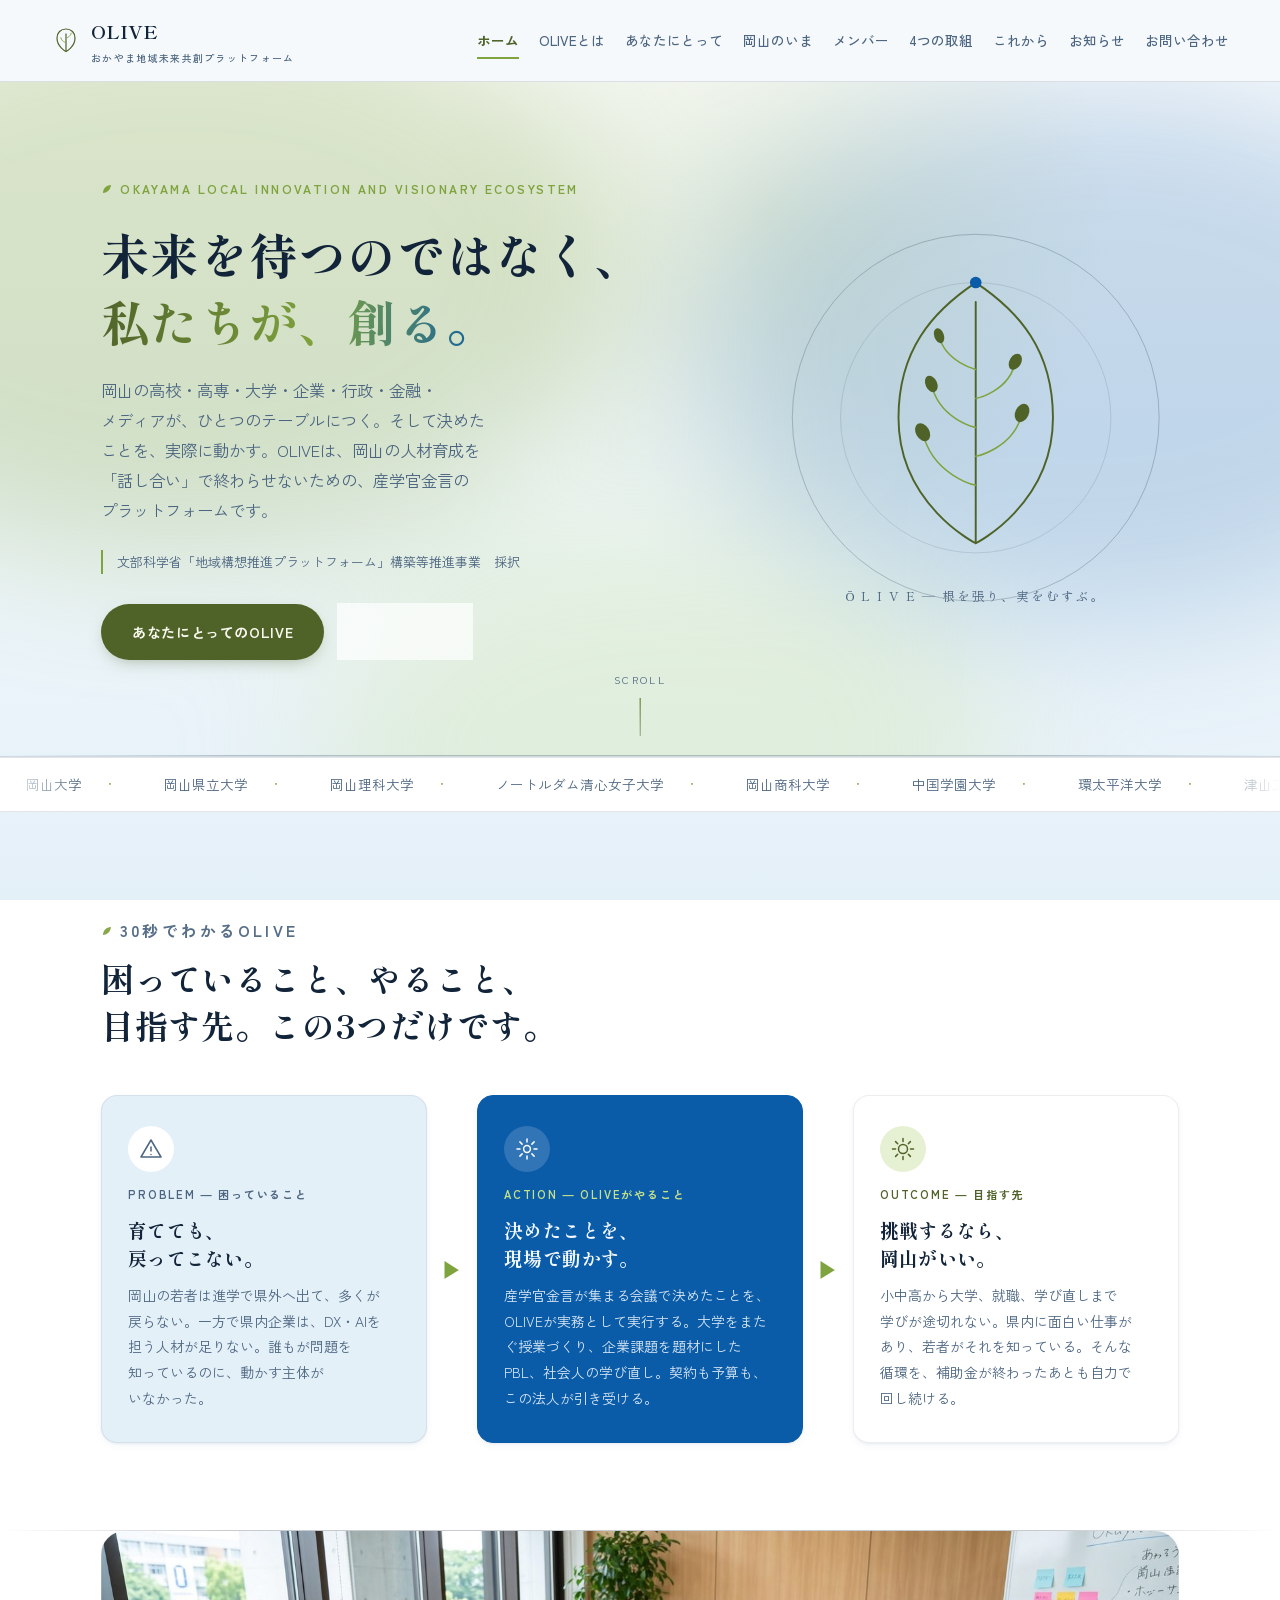
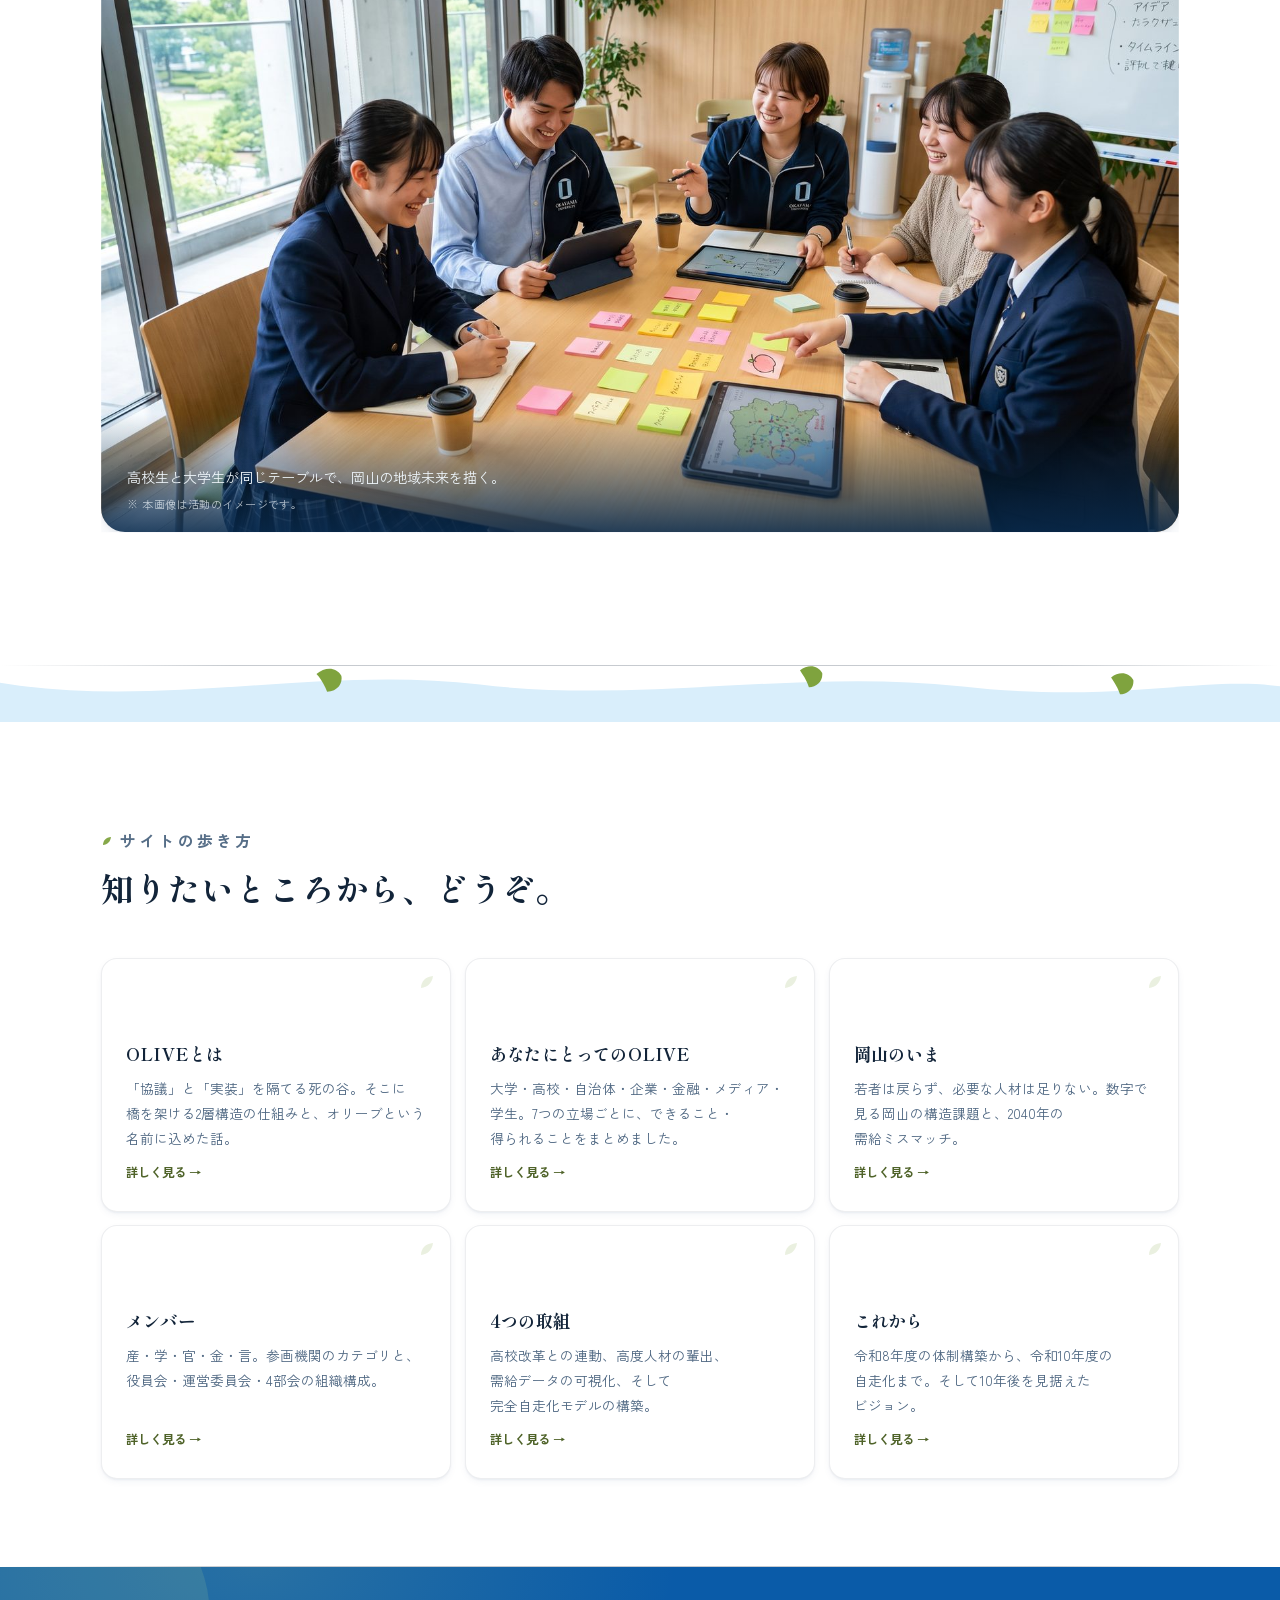
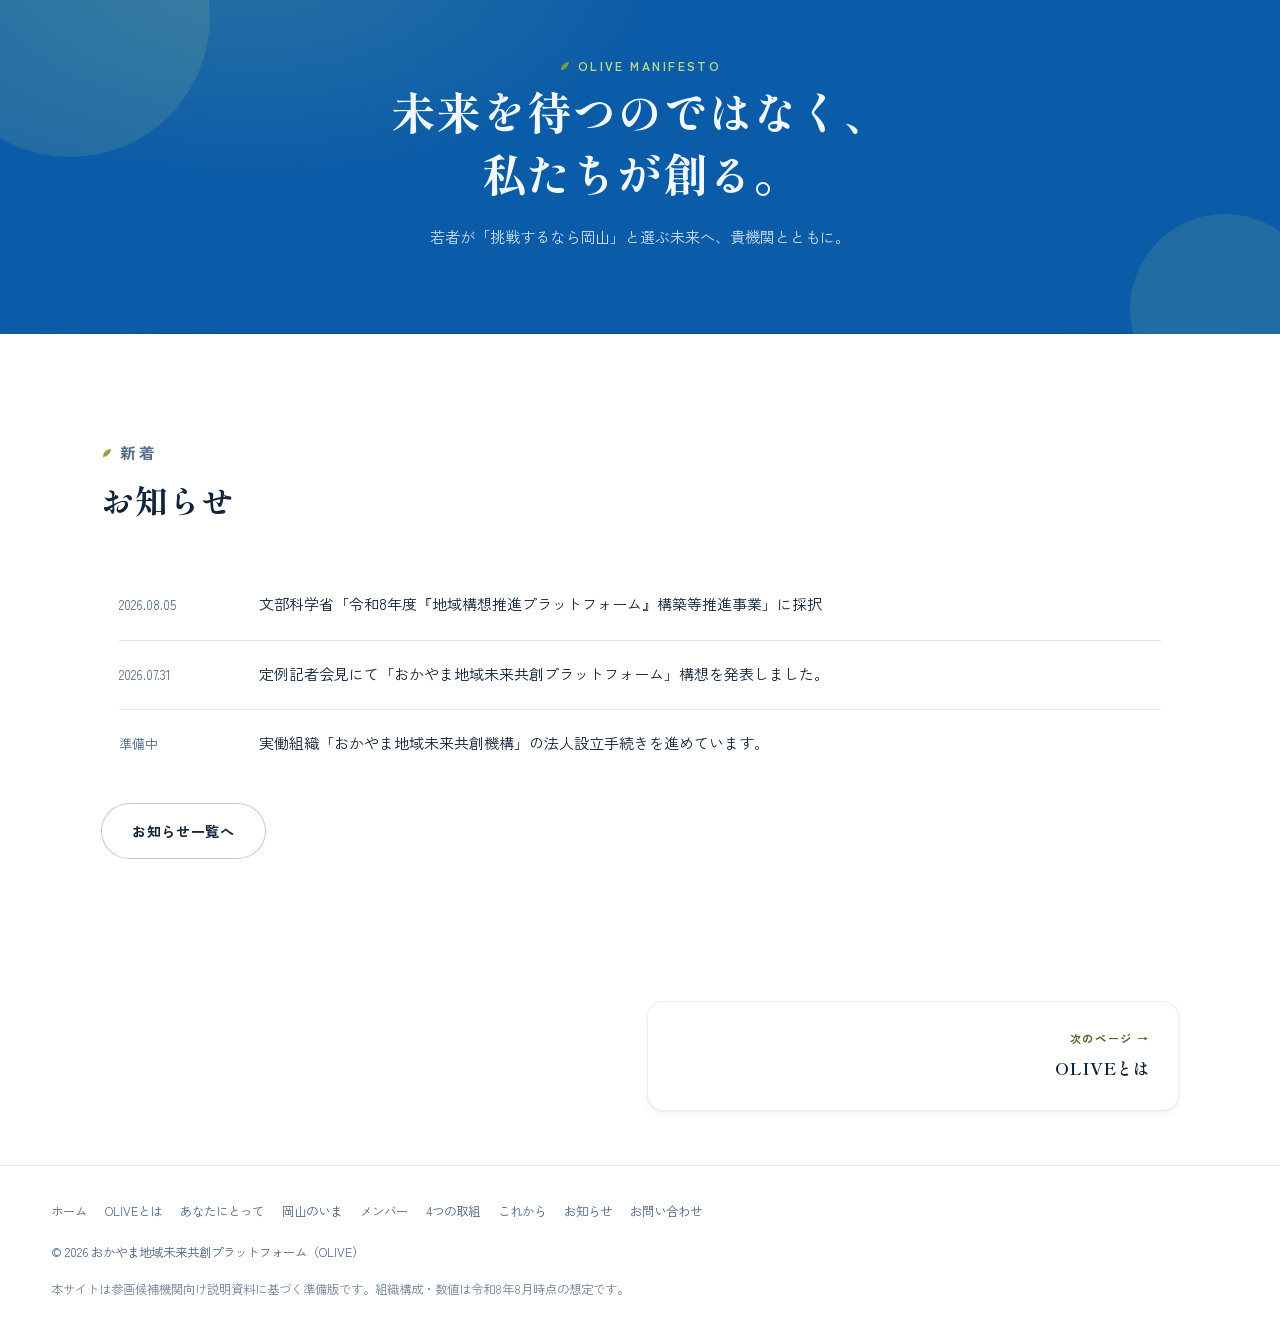
==== commit 2dba9599: "Update index.html" ====
--- a/index.html
+++ b/index.html
@@ -79,7 +79,7 @@
       <div class="page-enter">
         <p class="eyebrow">Okayama Local Innovation and Visionary Ecosystem</p>
         <h1 class="hero-title"><span class="ln"><span>未来を待つのではなく、</span></span><span class="ln"><span><em>私たちが、創る。</em></span></span></h1>
-        <p class="hero-lede">岡山の高校・大学・企業・行政・金融・メディアが、ひとつのテーブルにつく。そして決めたことを、実際に動かす。OLIVEは、岡山の人材育成を「話し合い」で終わらせないための、産学官金言のプラットフォームです。</p>
+        <p class="hero-lede">岡山の高校・高専・大学・企業・行政・金融・メディアが、ひとつのテーブルにつく。そして決めたことを、実際に動かす。OLIVEは、岡山の人材育成を「話し合い」で終わらせないための、産学官金言のプラットフォームです。</p>
         <p class="hero-formal">文部科学省「地域構想推進プラットフォーム」構築等推進事業　採択</p>
         <div class="hero-cta">
           <a class="btn btn-primary" href="stakeholders.html">あなたにとってのOLIVE</a>
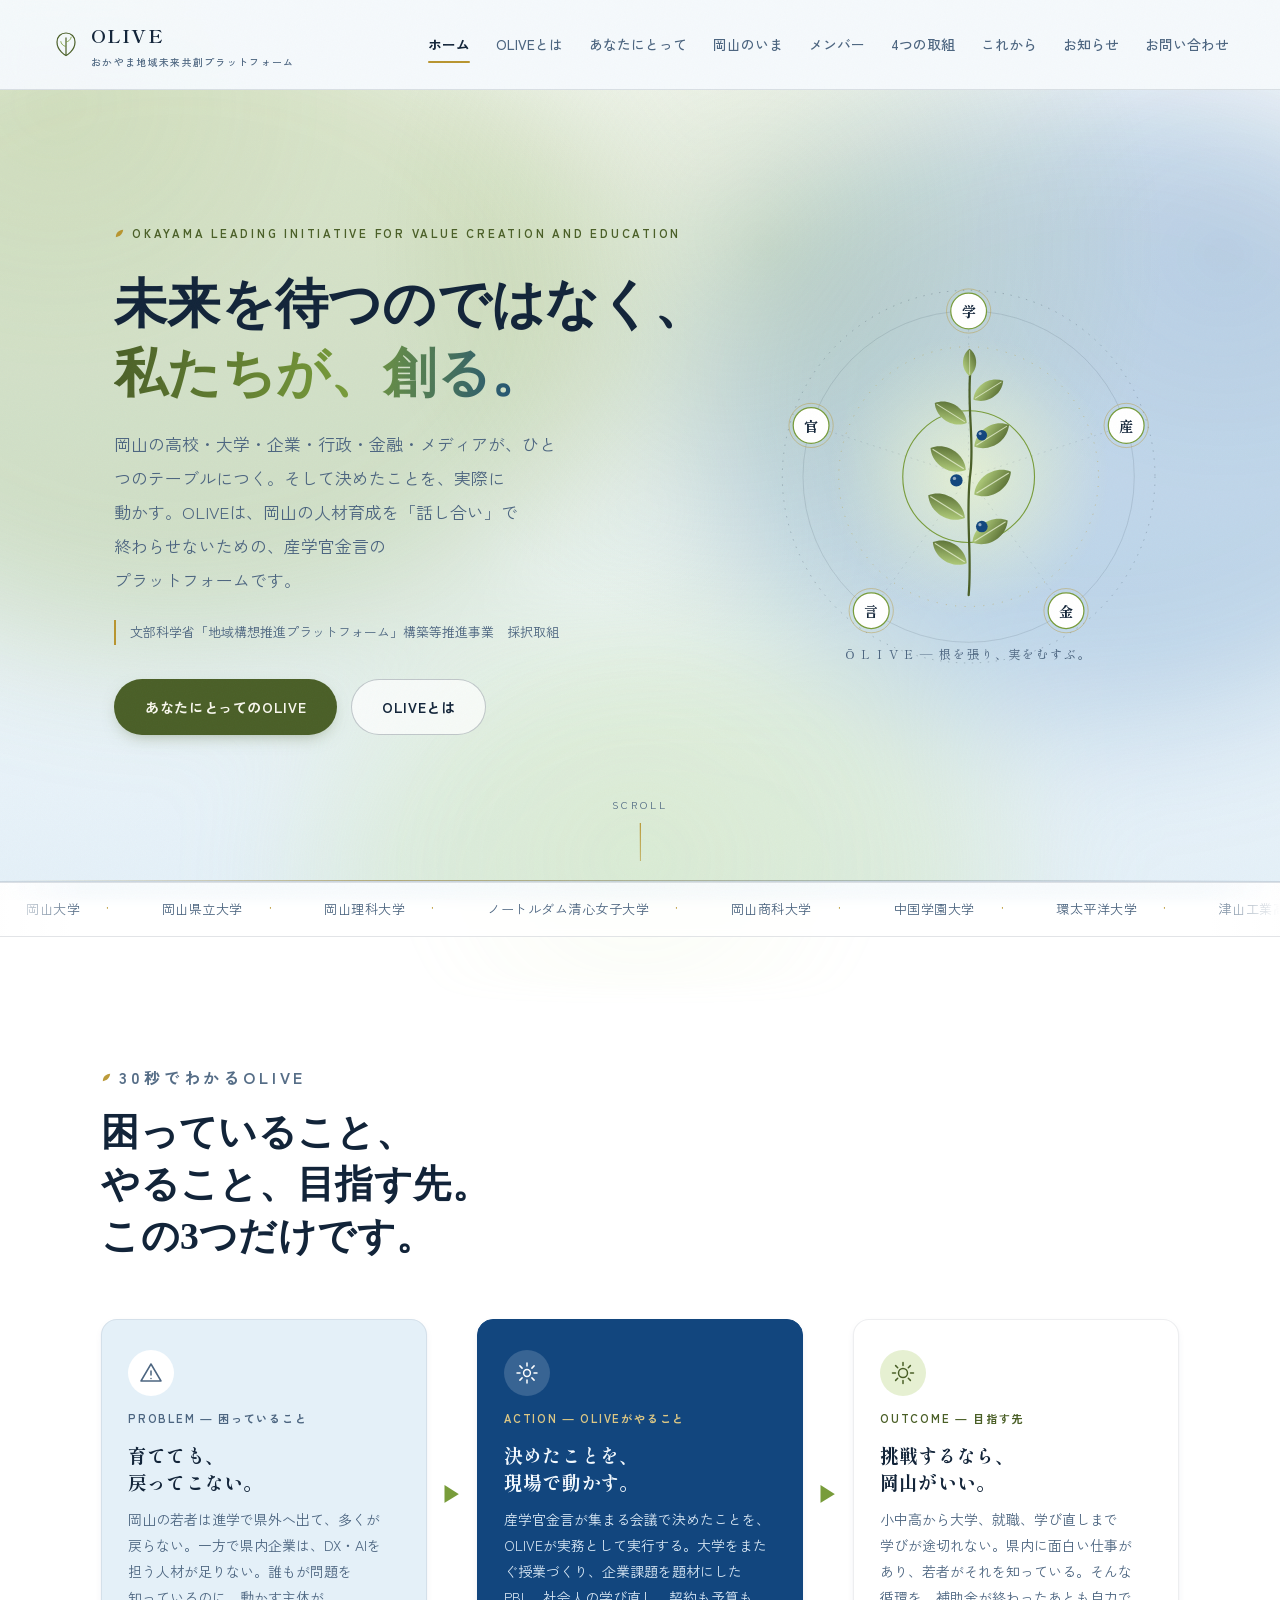
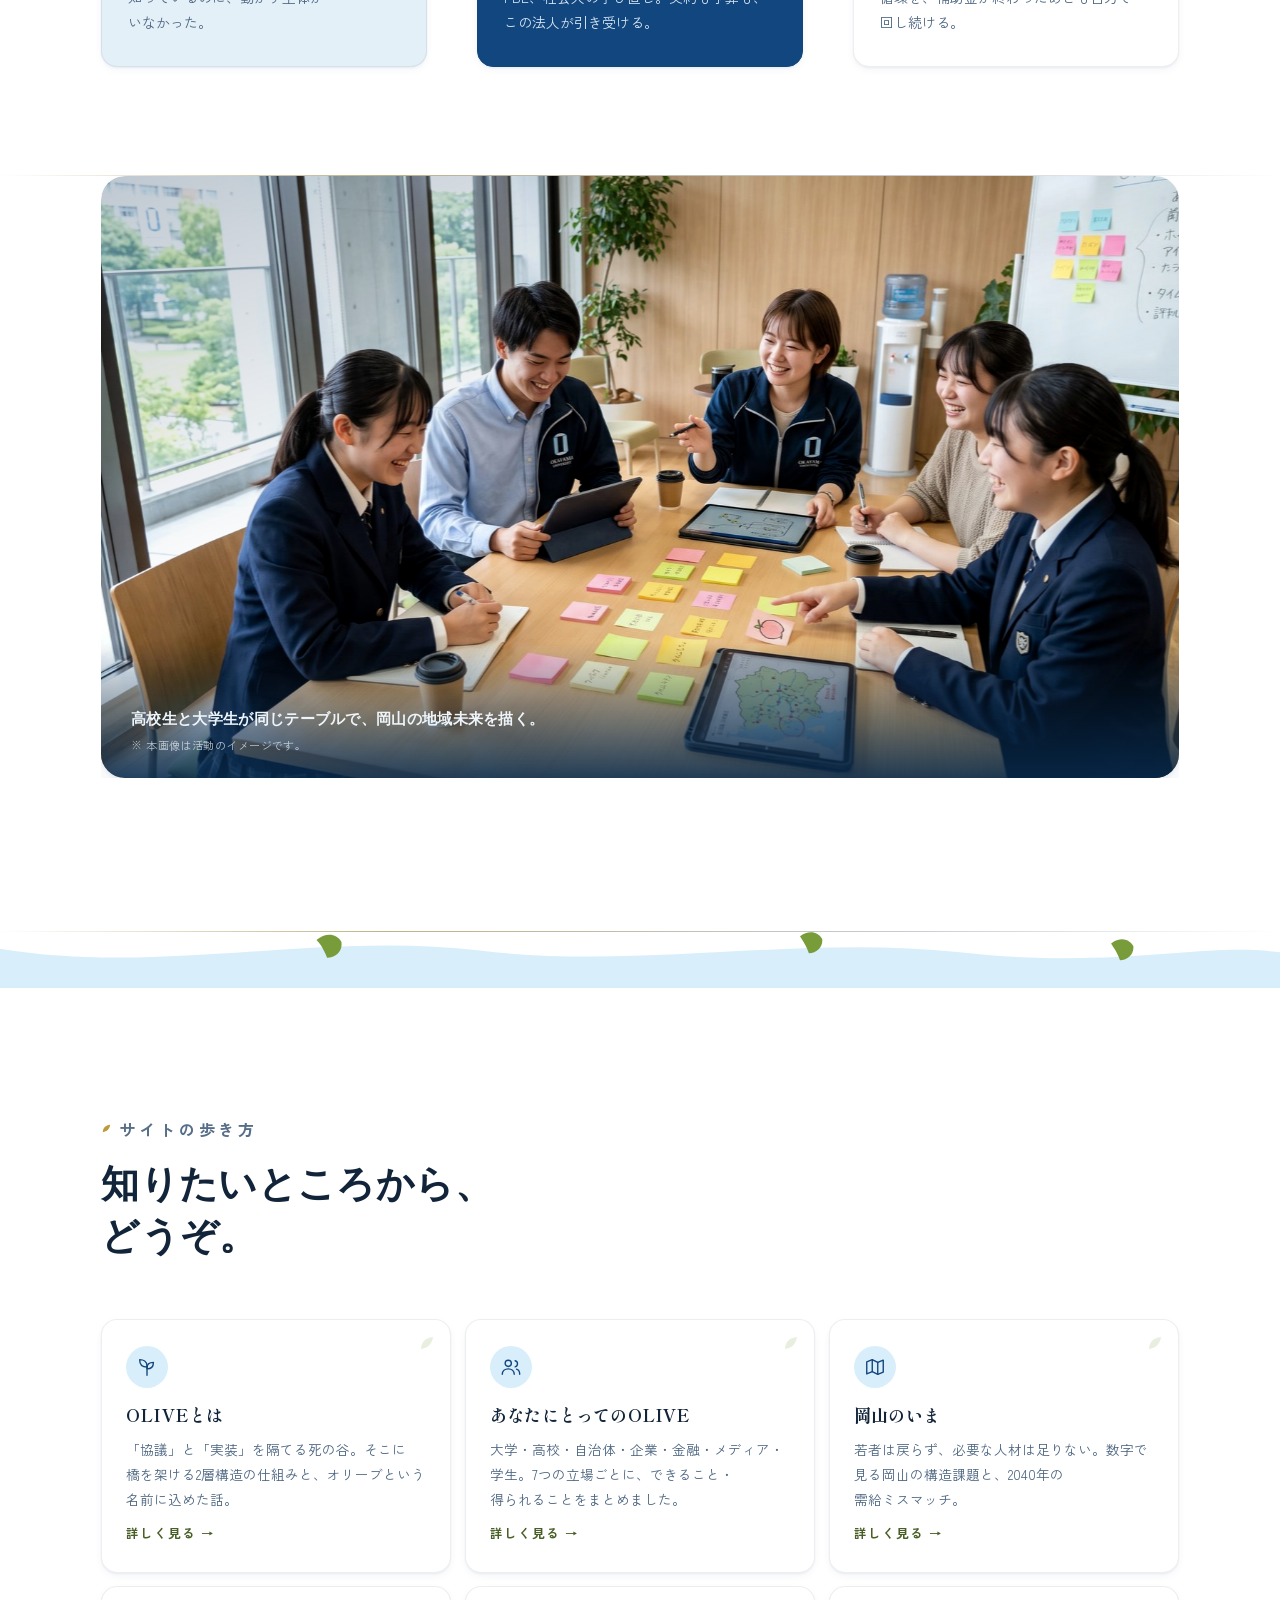
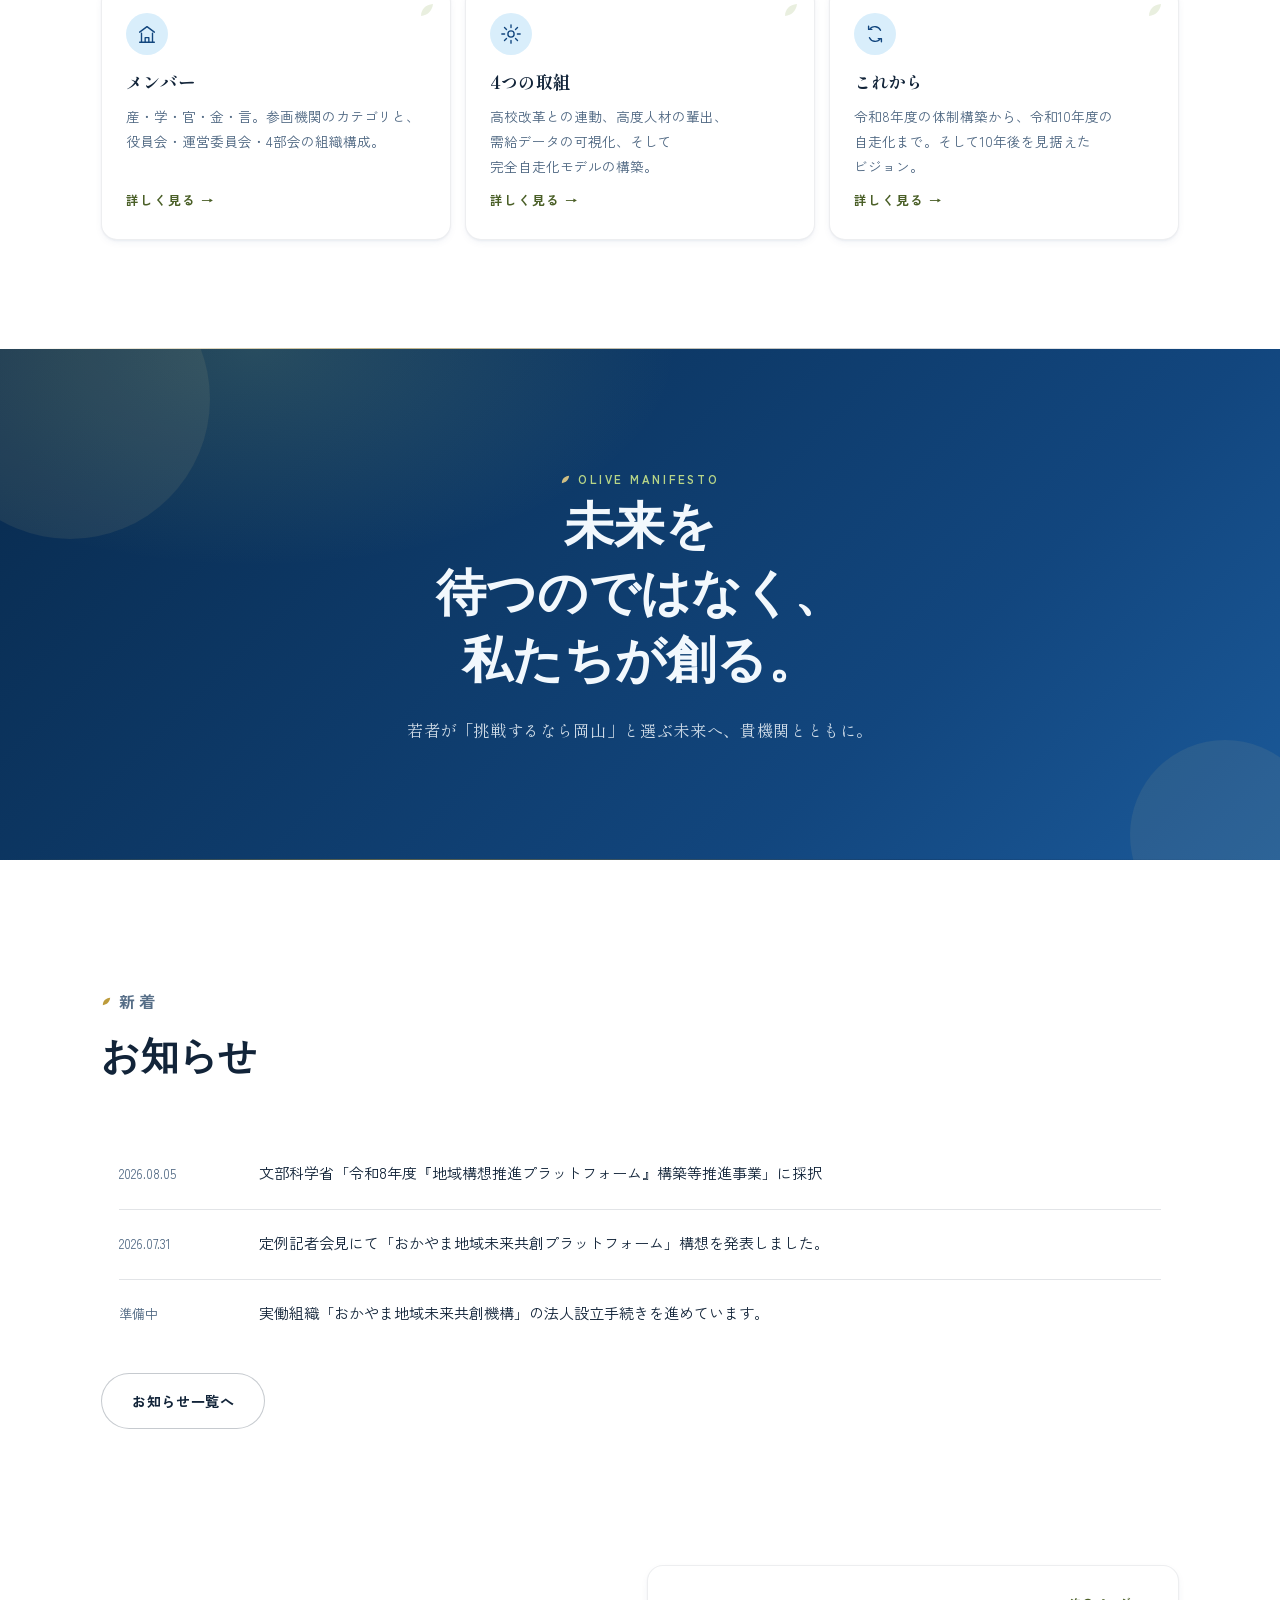
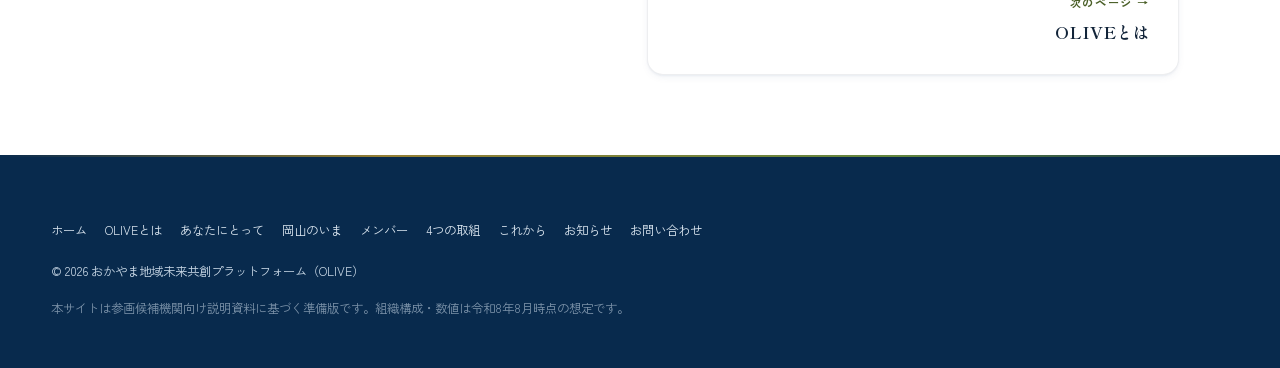
==== commit ff3fb40d: "Add files via upload" ====
--- a/index.html
+++ b/index.html
@@ -4,7 +4,7 @@
 <meta charset="UTF-8">
 <meta name="viewport" content="width=device-width, initial-scale=1">
 <title>ホーム｜OLIVE おかやま地域未来共創プラットフォーム</title>
-<meta name="description" content="岡山の高校・高専・大学・企業・行政・金融・メディアが手を組み、人材育成の構想を実行に移す「おかやま地域未来共創プラットフォーム（OLIVE）」の公式サイト。">
+<meta name="description" content="岡山の高校・大学・企業・行政・金融・メディアが手を組み、人材育成の構想を実行に移す「おかやま地域未来共創プラットフォーム（OLIVE）」の公式サイト。">
 
 <link rel="preconnect" href="https://fonts.googleapis.com">
 <link rel="preconnect" href="https://fonts.gstatic.com" crossorigin>
@@ -77,10 +77,10 @@
     <div class="leaf-fall" aria-hidden="true"><i></i><i></i><i></i><i></i><i></i></div>
     <div class="wrap hero-grid">
       <div class="page-enter">
-        <p class="eyebrow">Okayama Local Innovation and Visionary Ecosystem</p>
+        <p class="eyebrow">Okayama Leading Initiative for Value creation and Education</p>
         <h1 class="hero-title"><span class="ln"><span>未来を待つのではなく、</span></span><span class="ln"><span><em>私たちが、創る。</em></span></span></h1>
-        <p class="hero-lede">岡山の高校・高専・大学・企業・行政・金融・メディアが、ひとつのテーブルにつく。そして決めたことを、実際に動かす。OLIVEは、岡山の人材育成を「話し合い」で終わらせないための、産学官金言のプラットフォームです。</p>
-        <p class="hero-formal">文部科学省「地域構想推進プラットフォーム」構築等推進事業　採択</p>
+        <p class="hero-lede">岡山の高校・大学・企業・行政・金融・メディアが、ひとつのテーブルにつく。そして決めたことを、実際に動かす。OLIVEは、岡山の人材育成を「話し合い」で終わらせないための、産学官金言のプラットフォームです。</p>
+        <p class="hero-formal">文部科学省「地域構想推進プラットフォーム」構築等推進事業　採択取組</p>
         <div class="hero-cta">
           <a class="btn btn-primary" href="stakeholders.html">あなたにとってのOLIVE</a>
           <a class="btn btn-ghost" href="about.html">OLIVEとは</a>
@@ -88,26 +88,60 @@
       </div>
       <div class="hero-tilt" id="heroTilt">
         <div class="hero-art float-slow" aria-hidden="true"><svg viewBox="0 0 420 420" width="100%" height="100%">
-  <circle cx="210" cy="210" r="190" fill="none" stroke="var(--line-strong)" stroke-width="1"/>
-  <circle cx="210" cy="210" r="140" fill="none" stroke="var(--line)" stroke-width="1"/>
-  <g stroke="var(--olive-deep)" stroke-width="2" fill="none" stroke-linecap="round">
-    <path d="M210 340C210 340 130 300 130 210C130 140 165 100 210 70C255 100 290 140 290 210C290 300 210 340 210 340Z"/>
-    <path d="M210 340V90"/>
+  <defs>
+    <radialGradient id="hgGlow" cx="50%" cy="50%" r="50%">
+      <stop offset="0%" stop-color="var(--olive-pale)" stop-opacity=".95"/>
+      <stop offset="70%" stop-color="var(--olive-pale)" stop-opacity=".25"/>
+      <stop offset="100%" stop-color="var(--olive-pale)" stop-opacity="0"/>
+    </radialGradient>
+    <linearGradient id="hgLeaf" x1="0" y1="0" x2="1" y2="1">
+      <stop offset="0%" stop-color="var(--olive-light)"/>
+      <stop offset="100%" stop-color="var(--olive-deep)"/>
+    </linearGradient>
+    <g id="hl">
+      <path d="M0 0 C 8 -11 26 -11 34 0 C 26 11 8 11 0 0 Z" fill="url(#hgLeaf)"/>
+      <path d="M2 0 L32 0" stroke="var(--olive-pale)" stroke-width=".9" opacity=".8"/>
+    </g>
+  </defs>
+  <circle cx="210" cy="210" r="150" fill="url(#hgGlow)"/>
+  <g class="orbit-spin"><circle cx="210" cy="210" r="198" fill="none" stroke="var(--line-strong)" stroke-width="1" stroke-dasharray="1.5 7"/></g>
+  <g class="orbit-spin-r"><circle cx="210" cy="210" r="176" fill="none" stroke="var(--line)" stroke-width="1"/>
+    <circle cx="210" cy="210" r="138" fill="none" stroke="var(--gold)" stroke-width=".8" stroke-dasharray="1 9" opacity=".65"/></g>
+  <g stroke="var(--line)" stroke-width="1" stroke-dasharray="2 5" opacity=".9">
+    <line x1="210" y1="210" x2="210.0" y2="34.0"/>
+    <line x1="210" y1="210" x2="377.4" y2="155.6"/>
+    <line x1="210" y1="210" x2="313.5" y2="352.4"/>
+    <line x1="210" y1="210" x2="106.5" y2="352.4"/>
+    <line x1="210" y1="210" x2="42.6" y2="155.6"/>
+    </g>
+  <g class="hub-pulse"><circle cx="210" cy="210" r="70" fill="none" stroke="var(--olive)" stroke-width="1.2"/></g>
+  <g>
+    <path d="M210 336 C 214 292 206 250 212 205 C 216 170 208 135 212 96" fill="none" stroke="var(--olive-deep)" stroke-width="2.4" stroke-linecap="round"/>
+    <g class="float-fast">
+      <use href="#hl" transform="translate(208 302) rotate(-148) scale(1.25)"/>
+      <use href="#hl" transform="translate(214 280) rotate(-32) scale(1.3)"/>
+      <use href="#hl" transform="translate(206 254) rotate(-148) scale(1.35)"/>
+      <use href="#hl" transform="translate(216 229) rotate(-32) scale(1.35)"/>
+      <use href="#hl" transform="translate(207 203) rotate(-148) scale(1.3)"/>
+      <use href="#hl" transform="translate(216 178) rotate(-32) scale(1.28)"/>
+      <use href="#hl" transform="translate(208 153) rotate(-148) scale(1.18)"/>
+      <use href="#hl" transform="translate(215 128) rotate(-32) scale(1.1)"/>
+      <use href="#hl" transform="translate(211 103) rotate(-90) scale(0.85)"/>
+      </g>
+    <g>
+      <circle cx="224" cy="263" r="6.2" fill="var(--navy)"/><circle cx="222.0" cy="261.0" r="1.7" fill="#fff" opacity=".55"/>
+      <circle cx="197" cy="214" r="6.6" fill="var(--navy)"/><circle cx="194.9" cy="211.9" r="1.8" fill="#fff" opacity=".55"/>
+      <circle cx="224" cy="166" r="5.6" fill="var(--navy)"/><circle cx="222.2" cy="164.2" r="1.6" fill="#fff" opacity=".55"/>
+      </g>
   </g>
-  <g stroke="var(--olive)" stroke-width="1.6" fill="none" stroke-linecap="round">
-    <path d="M210 280C210 280 165 270 155 225"/><path d="M210 250C210 250 250 242 258 205"/>
-    <path d="M210 220C210 220 172 212 164 175"/><path d="M210 190C210 190 245 183 251 152"/>
-    <path d="M210 160C210 160 178 152 172 125"/>
-  </g>
-  <g fill="var(--olive-deep)" class="float-fast">
-    <ellipse cx="155" cy="225" rx="7" ry="10" transform="rotate(-30 155 225)"/>
-    <ellipse cx="258" cy="205" rx="7" ry="10" transform="rotate(25 258 205)"/>
-    <ellipse cx="164" cy="175" rx="6" ry="9" transform="rotate(-25 164 175)"/>
-    <ellipse cx="251" cy="152" rx="6" ry="9" transform="rotate(30 251 152)"/>
-    <ellipse cx="172" cy="125" rx="5" ry="8" transform="rotate(-20 172 125)"/>
-  </g>
-  <circle cx="210" cy="70" r="6" fill="var(--navy)"/>
-  <text x="210" y="400" text-anchor="middle" font-family="var(--serif)" font-size="13" fill="var(--ink-soft)" letter-spacing="2">Ō L I V E — 根を張り、実をむすぶ。</text>
+  <g>
+    <g class="hub-node"><circle cx="210.0" cy="34.0" r="19" fill="var(--card)" stroke="var(--olive)" stroke-width="1.3"/><circle cx="210.0" cy="34.0" r="23.5" fill="none" stroke="var(--gold)" stroke-width=".8" opacity=".55"/><text x="210.0" y="34.5" text-anchor="middle" dominant-baseline="central" font-family="var(--serif)" font-size="15" font-weight="700" fill="var(--ink)">学</text></g>
+    <g class="hub-node"><circle cx="377.4" cy="155.6" r="19" fill="var(--card)" stroke="var(--olive)" stroke-width="1.3"/><circle cx="377.4" cy="155.6" r="23.5" fill="none" stroke="var(--gold)" stroke-width=".8" opacity=".55"/><text x="377.4" y="156.1" text-anchor="middle" dominant-baseline="central" font-family="var(--serif)" font-size="15" font-weight="700" fill="var(--ink)">産</text></g>
+    <g class="hub-node"><circle cx="313.5" cy="352.4" r="19" fill="var(--card)" stroke="var(--olive)" stroke-width="1.3"/><circle cx="313.5" cy="352.4" r="23.5" fill="none" stroke="var(--gold)" stroke-width=".8" opacity=".55"/><text x="313.5" y="352.9" text-anchor="middle" dominant-baseline="central" font-family="var(--serif)" font-size="15" font-weight="700" fill="var(--ink)">金</text></g>
+    <g class="hub-node"><circle cx="106.5" cy="352.4" r="19" fill="var(--card)" stroke="var(--olive)" stroke-width="1.3"/><circle cx="106.5" cy="352.4" r="23.5" fill="none" stroke="var(--gold)" stroke-width=".8" opacity=".55"/><text x="106.5" y="352.9" text-anchor="middle" dominant-baseline="central" font-family="var(--serif)" font-size="15" font-weight="700" fill="var(--ink)">言</text></g>
+    <g class="hub-node"><circle cx="42.6" cy="155.6" r="19" fill="var(--card)" stroke="var(--olive)" stroke-width="1.3"/><circle cx="42.6" cy="155.6" r="23.5" fill="none" stroke="var(--gold)" stroke-width=".8" opacity=".55"/><text x="42.6" y="156.1" text-anchor="middle" dominant-baseline="central" font-family="var(--serif)" font-size="15" font-weight="700" fill="var(--ink)">官</text></g>
+    </g>
+  <text x="210" y="404" text-anchor="middle" font-family="var(--serif)" font-size="13" fill="var(--ink-soft)" letter-spacing="2">Ō L I V E — 根を張り、実をむすぶ。</text>
 </svg></div>
       </div>
     </div>
--- a/style.css
+++ b/style.css
@@ -819,3 +819,306 @@
   .btn:hover, .gate:hover, .benefit:hover, .step3:hover, .eco-card:hover,
   .ask:hover, .pager a:hover, a.news-item:hover, .back-to-top:hover{ transform:none; }
 }
+
+
+/* ============================================================
+   MOTION & ATMOSPHERE LAYER
+   （動きと質感のみ。文章・内容は一切変更していません）
+   ============================================================ */
+
+/* ---- M0. アニメーション可能なカスタムプロパティ ---- */
+@property --pz{ syntax:"<number>"; inherits:false; initial-value:1.06; }
+@property --spot{ syntax:"<number>"; inherits:false; initial-value:0; }
+
+/* ---- M1. 画面全体の環境光（ゆっくり漂う） ---- */
+body::before{
+  content:""; position:fixed; inset:-10%; z-index:-1; pointer-events:none;
+  background:
+    radial-gradient(38vw 34vw at 12% 18%, color-mix(in srgb, var(--olive) 16%, transparent), transparent 62%),
+    radial-gradient(34vw 30vw at 88% 32%, color-mix(in srgb, var(--navy) 13%, transparent), transparent 64%),
+    radial-gradient(30vw 28vw at 50% 88%, color-mix(in srgb, var(--olive-light) 15%, transparent), transparent 66%);
+  opacity:.55; filter:blur(10px);
+  animation:ambientDrift 34s ease-in-out infinite alternate;
+}
+@keyframes ambientDrift{
+  0%  { transform:translate3d(0,0,0) scale(1); }
+  50% { transform:translate3d(1.5%,-1.8%,0) scale(1.06); }
+  100%{ transform:translate3d(-1.6%,1.4%,0) scale(1.03); }
+}
+@media (prefers-color-scheme: dark){ :root:not([data-theme="light"]) body::before{ opacity:.4; } }
+:root[data-theme="dark"] body::before{ opacity:.4; }
+
+/* ---- M2. 微細なグレイン（紙のような質感） ---- */
+body::after{
+  content:""; position:fixed; inset:0; z-index:400; pointer-events:none; opacity:.028;
+  background-image:url("data:image/svg+xml,%3Csvg xmlns='http://www.w3.org/2000/svg' width='160' height='160'%3E%3Cfilter id='n'%3E%3CfeTurbulence type='fractalNoise' baseFrequency='.82' numOctaves='3'/%3E%3C/filter%3E%3Crect width='160' height='160' filter='url(%23n)'/%3E%3C/svg%3E");
+}
+@media (prefers-color-scheme: dark){ :root:not([data-theme="light"]) body::after{ opacity:.05; } }
+:root[data-theme="dark"] body::after{ opacity:.05; }
+
+/* ---- M3. カードのスポットライト追従 ---- */
+.gate, .benefit, .body-card, .eco-card, .phase-card, .qs, .step3, .ask, .pager a, .trivia-card{
+  background-repeat:no-repeat;
+  background-image:radial-gradient(240px circle at var(--mx,50%) var(--my,-30%),
+                   color-mix(in srgb, var(--olive) calc(var(--spot,0) * 20%), transparent), transparent 68%);
+  transition:transform .34s cubic-bezier(.2,.8,.2,1), box-shadow .34s ease,
+             border-color .34s ease, --spot .45s ease, background-color .3s ease;
+}
+.gate:hover, .benefit:hover, .body-card:hover, .eco-card:hover,
+.phase-card:hover, .qs:hover, .step3:hover, .ask:hover, .pager a:hover, .trivia-card:hover{ --spot:1; }
+.step3.s-olive, .phase-card:nth-child(3){
+  background-image:radial-gradient(240px circle at var(--mx,50%) var(--my,-30%),
+                   rgba(255,255,255,calc(var(--spot,0) * .14)), transparent 68%);
+}
+
+/* ---- M4. 写真の視差＋ゆるやかなズーム ---- */
+.photo-band img, .photo-split .ps-img img{
+  transform:translate3d(0, var(--par,0px), 0) scale(var(--pz));
+  transition:--pz 1.2s cubic-bezier(.2,.7,.3,1);
+  will-change:transform;
+}
+.photo-band:hover img, .photo-split .ps-img:hover img{ --pz:1.13; }
+
+/* ---- M5. 見出しの下方向リビール ---- */
+@media (prefers-reduced-motion: no-preference){
+  html:not(.no-js) .section-head.reveal h2{
+    clip-path:inset(0 -12% 100% -12%);
+    transition:clip-path 1.05s cubic-bezier(.22,.85,.25,1) .06s;
+  }
+  html:not(.no-js) .section-head.reveal.in h2{ clip-path:inset(-18% -12% -18% -12%); }
+  html:not(.no-js) .section-head.reveal.in-fast h2{ transition:none; }
+}
+.no-js .section-head h2{ clip-path:none !important; }
+
+/* ---- M6. スクロール進捗バーに光を ---- */
+#scrollProgress{
+  height:3px;
+  background:linear-gradient(90deg, var(--olive) 0%, var(--olive-light) 42%, var(--navy) 100%);
+  box-shadow:0 0 12px -1px color-mix(in srgb, var(--olive) 70%, transparent);
+}
+
+/* ---- M7. トップへ戻るボタンに進捗リング ---- */
+.back-to-top{ position:fixed; }
+.back-to-top::before{
+  content:""; position:absolute; inset:-5px; border-radius:50%; pointer-events:none;
+  background:conic-gradient(var(--olive-light) calc(var(--p,0) * 1%), transparent 0);
+  -webkit-mask:radial-gradient(farthest-side, transparent calc(100% - 3px), #000 calc(100% - 3px));
+  mask:radial-gradient(farthest-side, transparent calc(100% - 3px), #000 calc(100% - 3px));
+  opacity:.9;
+}
+
+/* ---- M8. 舞い落ちるオリーブの葉（装飾・読み上げ対象外） ---- */
+.petals{ position:absolute; inset:0; overflow:hidden; pointer-events:none; z-index:1; }
+.petals i{
+  position:absolute; top:-8%; display:block; width:17px; height:10px;
+  border-radius:0 100% 0 100%;
+  background:var(--olive); opacity:0; transform-origin:center;
+  animation:petalFall linear infinite;
+}
+.petals i:nth-child(even){ background:var(--olive-light); width:13px; height:8px; }
+.petals i:nth-child(3n){ background:var(--olive-deep); opacity:0; }
+@keyframes petalFall{
+  0%   { opacity:0; transform:translate3d(0,-10px,0) rotate(0deg); }
+  12%  { opacity:.55; }
+  80%  { opacity:.4; }
+  100% { opacity:0; transform:translate3d(var(--drift,40px), 116vh, 0) rotate(540deg); }
+}
+.quote-band .petals i{ background:var(--olive-light); opacity:.5; }
+
+/* ---- M9. カード枠のグラデーション発光 ---- */
+.gate::before, .benefit::before{
+  background:linear-gradient(180deg, var(--olive-light), var(--olive) 45%, var(--navy));
+}
+
+/* ---- M10. ナビゲーションの微調整 ---- */
+nav.links a::after{ height:2px; border-radius:2px; box-shadow:0 0 8px -2px var(--olive); }
+header.site{ transition:box-shadow .35s ease, background .35s ease; }
+header.site.stuck{ box-shadow:0 10px 30px -22px rgba(14,67,114,.55); }
+
+/* ---- M11. ページ遷移をなめらかに ---- */
+body{ transition:opacity .3s ease, filter .3s ease, transform .3s ease; }
+body.leaving{ opacity:0; filter:blur(3px); transform:translateY(-6px); }
+
+/* ---- M12. ボタンのマグネット挙動を滑らかに ---- */
+.btn{ will-change:transform; }
+
+/* ---- M13. 数字カウンタの質感 ---- */
+.stat-num, .qs .val{ font-feature-settings:"tnum" 1; }
+
+/* ---- M14. 動きを減らす設定を最優先で尊重 ---- */
+@media (prefers-reduced-motion: reduce){
+  body::before{ animation:none; }
+  .petals{ display:none !important; }
+  .photo-band img, .photo-split .ps-img img{
+    transform:none !important; transition:none !important;
+  }
+  .section-head h2{ clip-path:none !important; }
+  body.leaving{ filter:none; transform:none; }
+}
+
+
+/* ---- M15. 登場アニメーションに奥行きとフォーカスを ---- */
+@media (prefers-reduced-motion: no-preference){
+  html:not(.no-js) .reveal{
+    filter:blur(7px);
+    transform:translateY(22px) scale(.988);
+    transition:opacity .85s cubic-bezier(.2,.75,.25,1),
+               transform .85s cubic-bezier(.2,.75,.25,1),
+               filter .85s cubic-bezier(.2,.75,.25,1),
+               clip-path 1.05s cubic-bezier(.22,.85,.25,1);
+  }
+  html:not(.no-js) .reveal.in{ filter:blur(0); transform:none; }
+  html:not(.no-js) .reveal.in-fast{ filter:none !important; transition:none !important; }
+
+  @keyframes riseIn3d{
+    from{ opacity:0; transform:perspective(760px) translateY(26px) rotateX(7deg) scale(.975); filter:blur(6px); }
+    to  { opacity:1; transform:none; filter:blur(0); }
+  }
+  html:not(.no-js) .stagger.in > *{ animation:riseIn3d .78s cubic-bezier(.2,.75,.25,1) forwards; }
+  html:not(.no-js) .page-enter > *{ animation:riseIn3d .92s cubic-bezier(.2,.75,.25,1) forwards; }
+  html:not(.no-js) .stagger.in-fast > *{ animation-duration:.001ms !important; }
+}
+.no-js .reveal{ filter:none !important; transform:none !important; }
+
+/* ---- M16. ヒーローのスクロール離脱 ---- */
+.hero-grid{ will-change:transform, opacity; }
+html:not(.no-js) .hero-grid{
+  opacity:var(--heroFade, 1);
+  transform:translate3d(0, var(--heroRise, 0px), 0) scale(var(--heroZoom, 1));
+}
+
+/* ---- M17. 見出し帯もスクロールで静かに沈む ---- */
+html:not(.no-js) .page-head-band .ph-inner{
+  transform:translate3d(0, var(--headRise, 0px), 0);
+  opacity:var(--headFade, 1);
+}
+
+@media (prefers-reduced-motion: reduce){
+  html .hero-grid, html .page-head-band .ph-inner{
+    opacity:1 !important; transform:none !important;
+  }
+  html .reveal{ filter:none !important; }
+}
+
+
+/* ============================================================
+   REFINEMENT v3 ― 洗練（配色・書体・構図・写真の質感）
+   ============================================================ */
+
+/* ---- R1. 配色：資料のトーンに寄せた深いネイビーと、金の差し色 ---- */
+:root{
+  --navy:#12467e; --navy-soft:#3f7fb8;
+  --gold:#b8952f; --gold-soft:#dcc785; --gold-pale:#f3ecd4;
+  --olive:#789c3a; --olive-deep:#4a5f27;
+}
+@media (prefers-color-scheme: dark){ :root:not([data-theme="light"]){
+  --gold:#d9bd62; --gold-soft:#b89b45; --gold-pale:#2a2617;
+} }
+:root[data-theme="dark"]{ --gold:#d9bd62; --gold-soft:#b89b45; --gold-pale:#2a2617; }
+
+/* ---- R2. 書体：大きく、軽く、余白をもって ---- */
+h1,h2{ font-weight:600; letter-spacing:.01em; }
+.hero h1{ font-size:clamp(2.2rem,4.4vw,3.3rem); line-height:1.3; margin-top:22px; }
+.page-head-band h1{ font-size:clamp(1.9rem,3.8vw,2.8rem); line-height:1.32; margin-top:16px; }
+.eco-grid{ grid-template-columns:repeat(auto-fit, minmax(188px,1fr)); }
+.section-head h2{ font-size:clamp(1.65rem,3.25vw,2.35rem); line-height:1.38; margin-top:14px; }
+.quote-band h2{ font-weight:600; font-size:clamp(1.9rem,4.2vw,3.15rem); line-height:1.32; }
+.hero-lede, .ph-lede{ font-size:1.06rem; line-height:2; }
+.section-head p{ font-size:1rem; line-height:2; }
+.section-head{ margin-bottom:clamp(34px,4.8vw,56px); }
+section{ padding:clamp(64px,8.5vw,112px) 0; }
+
+/* 小見出しの「葉」は金に。文字は少し広めのトラッキングで */
+.eyebrow{ color:var(--olive-deep); letter-spacing:.24em; font-size:.72rem; }
+.eyebrow::before{ background:var(--gold); width:11px; height:11px; }
+.quote-band .eyebrow{ color:var(--gold-soft); }
+.quote-band .eyebrow::before{ background:var(--gold-soft); }
+.contact-panel .eyebrow, .contact-panel .eyebrow::before{ color:var(--gold-soft); background:var(--gold-soft); }
+.contact-panel .eyebrow{ background:none; }
+
+/* ---- R3. ヘッダー：静かな存在感 ---- */
+.nav-row{ padding-top:18px; padding-bottom:18px; }
+nav.links{ gap:26px; font-size:.86rem; }
+nav.links a::after{ background:var(--gold); box-shadow:none; }
+nav.links a:hover, nav.links a.active{ color:var(--ink); }
+.brand-text{ letter-spacing:.06em; }
+.brand:hover .brand-text{ background-image:linear-gradient(var(--gold), var(--gold)); }
+
+/* ---- R4. ヒーロー：画面いっぱいの没入 ---- */
+.hero{
+  display:flex; flex-direction:column; justify-content:center;
+  min-height:clamp(600px, 88vh, 940px);
+  padding-top:clamp(40px,6vw,72px); padding-bottom:clamp(80px,9vw,110px);
+}
+.hero-glow{ background:radial-gradient(640px circle at var(--mx,60%) var(--my,20%), color-mix(in srgb, var(--olive) 22%, transparent), transparent 62%); }
+.hero-formal{ border-left-color:var(--gold); color:var(--ink-soft); }
+.hero-cta{ margin-top:34px; gap:14px; }
+.hero-art{ max-width:560px; }
+.scroll-cue{ color:var(--ink-soft); letter-spacing:.3em; }
+.scroll-cue i{ background:linear-gradient(var(--gold), transparent); }
+.scroll-cue i::after{ background:var(--gold); }
+
+/* ヒーローの新イラスト：軌道リングの回転と節点の呼吸 */
+.orbit-spin{ transform-box:fill-box; transform-origin:center; animation:orbitSpin 110s linear infinite; }
+.orbit-spin-r{ transform-box:fill-box; transform-origin:center; animation:orbitSpin 160s linear infinite reverse; }
+@keyframes orbitSpin{ to{ transform:rotate(360deg); } }
+.hub-node{ transform-box:fill-box; transform-origin:center; animation:nodeBreath 6.5s ease-in-out infinite; }
+.hub-node:nth-of-type(2){ animation-delay:-1.3s; } .hub-node:nth-of-type(3){ animation-delay:-2.6s; }
+.hub-node:nth-of-type(4){ animation-delay:-3.9s; } .hub-node:nth-of-type(5){ animation-delay:-5.2s; }
+@keyframes nodeBreath{ 0%,100%{ transform:scale(1); } 50%{ transform:scale(1.07); } }
+.hub-pulse{ transform-box:fill-box; transform-origin:center; animation:hubPulse 4.8s ease-out infinite; }
+@keyframes hubPulse{ 0%{ transform:scale(.55); opacity:.55; } 100%{ transform:scale(1.9); opacity:0; } }
+@media (prefers-reduced-motion: reduce){ .orbit-spin, .orbit-spin-r, .hub-node, .hub-pulse{ animation:none; } .hub-pulse{ opacity:0; } }
+
+/* ---- R5. 写真：統一した色調で「ひとつのサイト」の空気に ---- */
+.photo-band::before, .photo-split .ps-img::before{
+  content:""; position:absolute; inset:0; z-index:1; pointer-events:none;
+  background:linear-gradient(160deg, color-mix(in srgb, var(--sea-deep) 26%, transparent), transparent 45%, color-mix(in srgb, var(--olive-deep) 14%, transparent));
+  mix-blend-mode:multiply;
+}
+.photo-split .ps-img{ position:relative; }
+.photo-band img, .photo-split .ps-img img, .photo-plain img{ filter:saturate(.86) contrast(1.05) brightness(1.02); }
+.photo-band figcaption{ z-index:2; padding:64px 30px 22px; background:linear-gradient(transparent, color-mix(in srgb, var(--sea-deep) 88%, transparent)); font-family:var(--serif); font-weight:600; font-size:.95rem; letter-spacing:.02em; }
+.photo-band figcaption .cap-note{ font-family:var(--sans); font-weight:400; }
+.photo-plain figcaption{ font-family:var(--serif); letter-spacing:.04em; }
+
+/* ---- R6. マニフェスト帯：深いネイビーに金の気配 ---- */
+.quote-band{ background:linear-gradient(135deg, var(--sea-deep) 0%, var(--navy) 70%, #1b5a9a 100%); padding:clamp(72px,9vw,120px) clamp(20px,4vw,56px); }
+.quote-band .orb{ background:var(--gold-soft); opacity:.09; }
+.quote-band .sub{ font-family:var(--serif); font-size:1.02rem; letter-spacing:.04em; margin-top:22px; }
+
+/* ---- R7. 連絡先パネル ---- */
+.contact-panel{ background:linear-gradient(140deg, var(--sea-deep), #0d3b66 100%); }
+.contact-facts dt{ color:var(--gold-soft); opacity:.9; }
+
+/* ---- R8. フッター：締めの帯 ---- */
+footer{
+  background:var(--sea-deep); color:#c9d8e6; border-top:none; margin-top:clamp(24px,4vw,48px);
+  padding:clamp(44px,6vw,64px) clamp(20px,4vw,56px) clamp(36px,5vw,48px);
+  position:relative;
+}
+footer::before{ content:""; position:absolute; left:0; right:0; top:0; height:2px; background:linear-gradient(90deg, transparent, var(--gold) 30%, var(--olive) 70%, transparent); opacity:.8; }
+footer .fnav a{ color:#dbe6f0; }
+footer .fnav a:hover{ color:var(--gold-soft); }
+footer .f-note{ opacity:.6; }
+@media (prefers-color-scheme: dark){ :root:not([data-theme="light"]) footer{ background:#061523; } }
+:root[data-theme="dark"] footer{ background:#061523; }
+.pager{ padding-top:clamp(18px,2.5vw,28px); padding-bottom:clamp(20px,3vw,32px); }
+
+/* ---- R9. 細部：数字・引用・タブ・区切り ---- */
+.stat-num, .qs .val{ font-weight:700; }
+.stat-cell:nth-child(2) .stat-num{ color:var(--gold); }
+.article-body blockquote{ border-left-color:var(--gold); }
+.benefit .bn, .init-num{ -webkit-text-stroke-color:var(--gold); color:var(--gold-pale); }
+.init:hover .init-num{ -webkit-text-stroke:1.5px var(--navy); }
+section:not(:last-of-type)::after{ background:linear-gradient(90deg, transparent, color-mix(in srgb, var(--gold) 45%, var(--line-strong)) 30%, var(--line-strong) 70%, transparent); }
+.marquee{ background:color-mix(in srgb, var(--card) 70%, transparent); backdrop-filter:blur(6px); }
+.marquee-track span{ font-size:.82rem; letter-spacing:.04em; }
+.marquee-track span::after{ color:var(--gold); }
+.page-head-band{ padding-top:clamp(56px,7.5vw,96px); padding-bottom:clamp(40px,5vw,60px); }
+.ph-deco{ opacity:.28; }
+
+/* ---- R10. カードのラベル色を金／ネイビーで整理 ---- */
+.step3 .lbl, .gate .go, .body-card .k, .qs .yr, .phase-card .pn{ letter-spacing:.16em; }
+.gate .go{ color:var(--olive-deep); }
+.step3.s-olive .lbl{ color:var(--gold-soft); }
